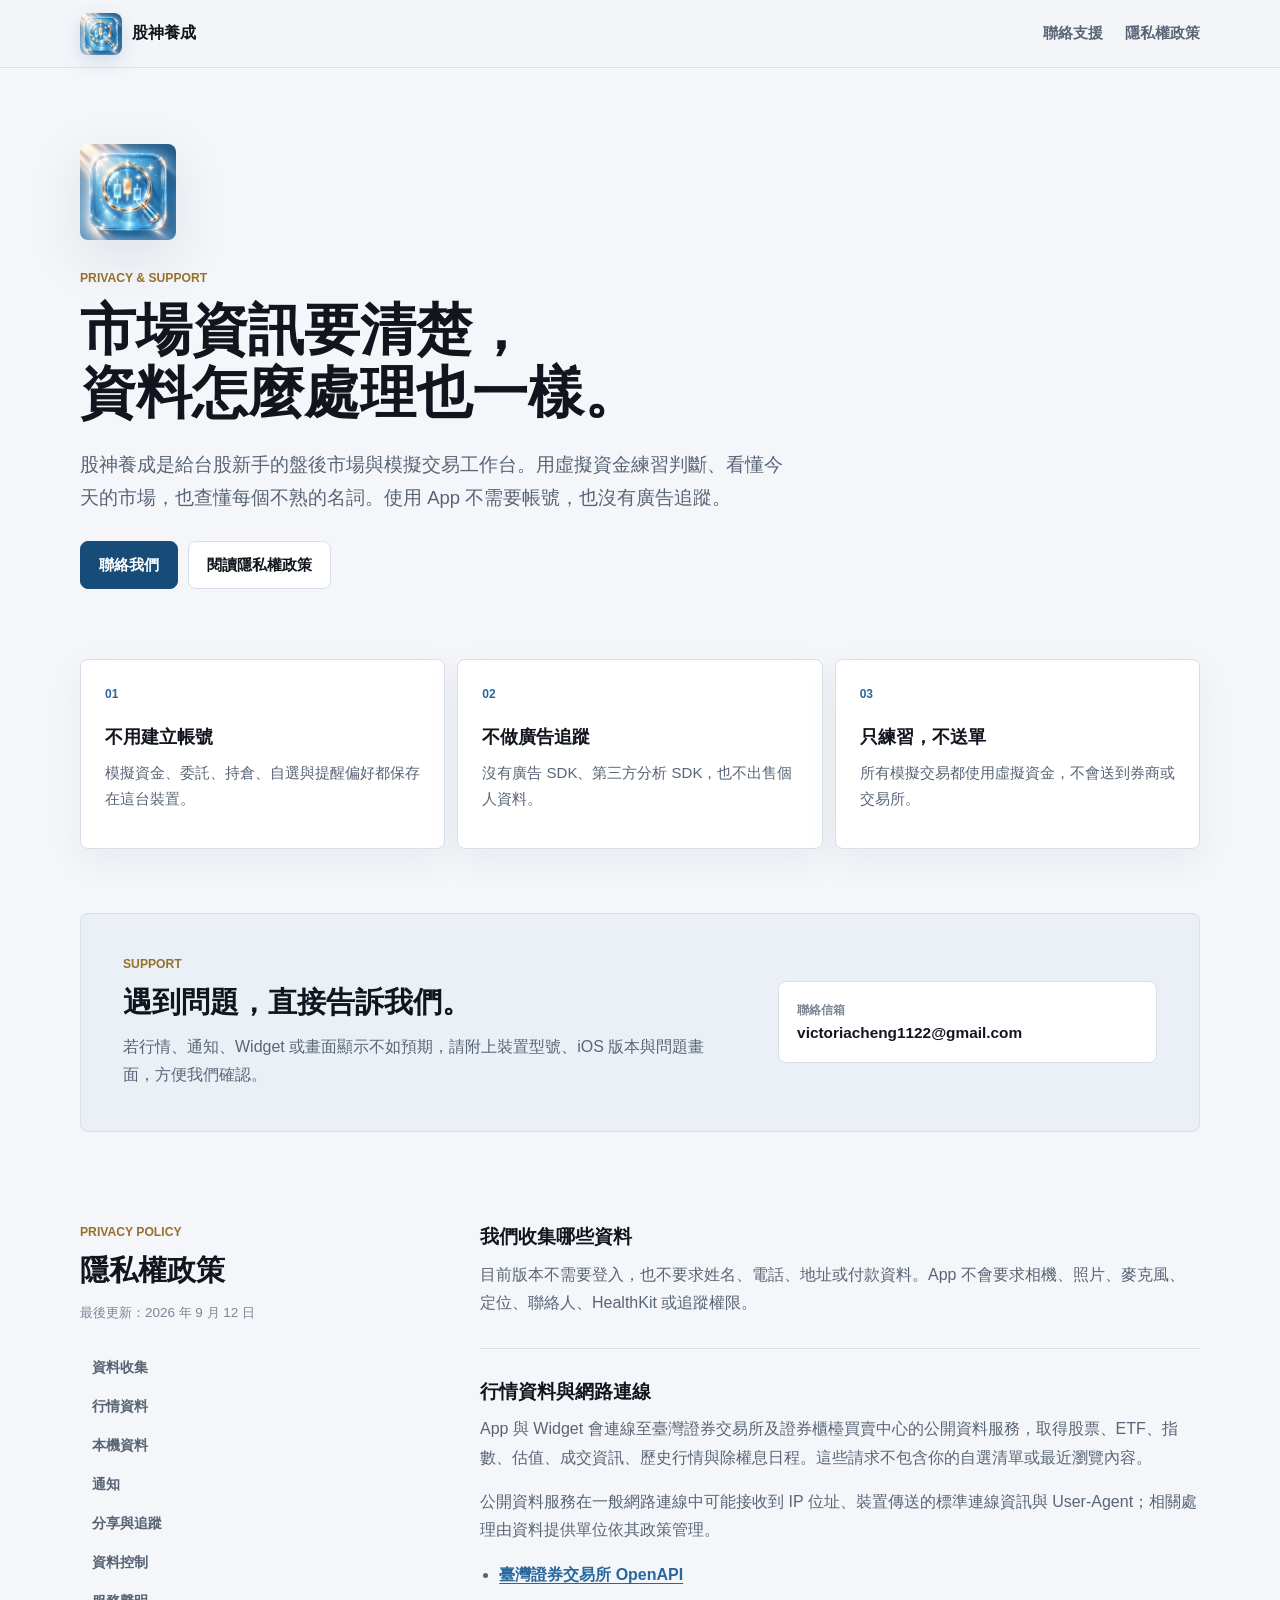
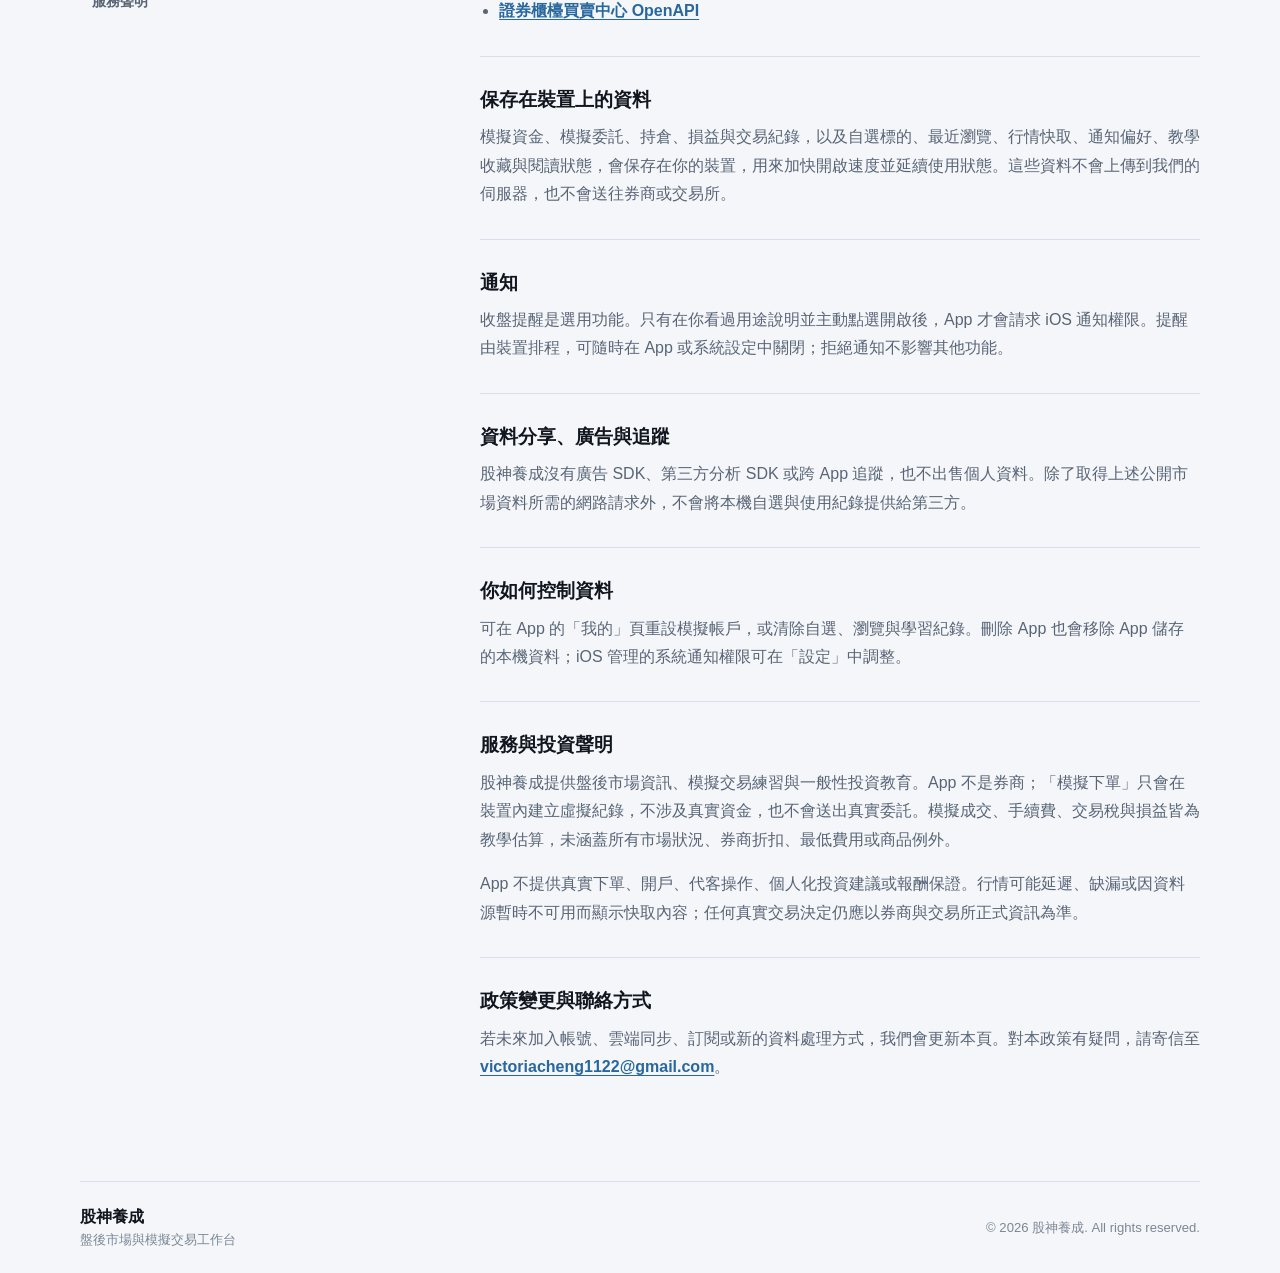
==== index.html @ 5b061758 "Rename app branding to 股神養成" ====
<!doctype html>
<html lang="zh-Hant">
<head>
  <meta charset="utf-8">
  <meta name="viewport" content="width=device-width, initial-scale=1">
  <meta name="color-scheme" content="light dark">
  <meta name="theme-color" content="#f4f6f9">
  <title>股神養成｜隱私權與支援</title>
  <meta name="description" content="股神養成 App 的隱私權政策、模擬交易與盤後行情資料說明，以及聯絡方式。">
  <link rel="icon" href="assets/app-icon.png">
  <link rel="apple-touch-icon" href="assets/app-icon.png">
  <link rel="stylesheet" href="styles.css">
</head>
<body>
  <a class="skip-link" href="#main-content">跳到主要內容</a>

  <header class="site-header">
    <a class="brand" href="#top" aria-label="回到頁首">
      <img src="assets/app-icon.png" alt="" width="44" height="44">
      <span>股神養成</span>
    </a>
    <nav aria-label="主要導覽">
      <a href="#support">聯絡支援</a>
      <a href="#privacy">隱私權政策</a>
    </nav>
  </header>

  <main id="main-content">
    <section id="top" class="intro" aria-labelledby="page-title">
      <img class="app-icon" src="assets/app-icon.png" alt="股神養成 App icon" width="1024" height="1024">
      <p class="eyebrow">PRIVACY &amp; SUPPORT</p>
      <h1 id="page-title">市場資訊要清楚，<br>資料怎麼處理也一樣。</h1>
      <p class="lede">股神養成是給台股新手的盤後市場與模擬交易工作台。用虛擬資金練習判斷、看懂今天的市場，也查懂每個不熟的名詞。使用 App 不需要帳號，也沒有廣告追蹤。</p>
      <div class="actions">
        <a class="button primary" href="mailto:victoriacheng1122@gmail.com">聯絡我們</a>
        <a class="button secondary" href="#privacy">閱讀隱私權政策</a>
      </div>
    </section>

    <section class="facts" aria-label="資料處理摘要">
      <article>
        <span class="fact-mark">01</span>
        <h2>不用建立帳號</h2>
        <p>模擬資金、委託、持倉、自選與提醒偏好都保存在這台裝置。</p>
      </article>
      <article>
        <span class="fact-mark">02</span>
        <h2>不做廣告追蹤</h2>
        <p>沒有廣告 SDK、第三方分析 SDK，也不出售個人資料。</p>
      </article>
      <article>
        <span class="fact-mark">03</span>
        <h2>只練習，不送單</h2>
        <p>所有模擬交易都使用虛擬資金，不會送到券商或交易所。</p>
      </article>
    </section>

    <section id="support" class="support-band" aria-labelledby="support-title">
      <div>
        <p class="eyebrow">SUPPORT</p>
        <h2 id="support-title">遇到問題，直接告訴我們。</h2>
        <p>若行情、通知、Widget 或畫面顯示不如預期，請附上裝置型號、iOS 版本與問題畫面，方便我們確認。</p>
      </div>
      <a class="support-email" href="mailto:victoriacheng1122@gmail.com">
        <span>聯絡信箱</span>
        <strong>victoriacheng1122@gmail.com</strong>
      </a>
    </section>

    <section id="privacy" class="policy-layout" aria-labelledby="privacy-title">
      <aside>
        <p class="eyebrow">PRIVACY POLICY</p>
        <h2 id="privacy-title">隱私權政策</h2>
        <p class="updated">最後更新：2026 年 9 月 12 日</p>
        <nav class="toc" aria-label="隱私權政策目錄">
          <a href="#collection">資料收集</a>
          <a href="#market-data">行情資料</a>
          <a href="#local-data">本機資料</a>
          <a href="#notifications">通知</a>
          <a href="#sharing">分享與追蹤</a>
          <a href="#rights">資料控制</a>
          <a href="#disclaimer">服務聲明</a>
        </nav>
      </aside>

      <article class="policy-copy">
        <section id="collection">
          <h3>我們收集哪些資料</h3>
          <p>目前版本不需要登入，也不要求姓名、電話、地址或付款資料。App 不會要求相機、照片、麥克風、定位、聯絡人、HealthKit 或追蹤權限。</p>
        </section>

        <section id="market-data">
          <h3>行情資料與網路連線</h3>
          <p>App 與 Widget 會連線至臺灣證券交易所及證券櫃檯買賣中心的公開資料服務，取得股票、ETF、指數、估值、成交資訊、歷史行情與除權息日程。這些請求不包含你的自選清單或最近瀏覽內容。</p>
          <p>公開資料服務在一般網路連線中可能接收到 IP 位址、裝置傳送的標準連線資訊與 User-Agent；相關處理由資料提供單位依其政策管理。</p>
          <ul class="source-links">
            <li><a href="https://openapi.twse.com.tw/" rel="noreferrer">臺灣證券交易所 OpenAPI</a></li>
            <li><a href="https://www.tpex.org.tw/openapi/" rel="noreferrer">證券櫃檯買賣中心 OpenAPI</a></li>
          </ul>
        </section>

        <section id="local-data">
          <h3>保存在裝置上的資料</h3>
          <p>模擬資金、模擬委託、持倉、損益與交易紀錄，以及自選標的、最近瀏覽、行情快取、通知偏好、教學收藏與閱讀狀態，會保存在你的裝置，用來加快開啟速度並延續使用狀態。這些資料不會上傳到我們的伺服器，也不會送往券商或交易所。</p>
        </section>

        <section id="notifications">
          <h3>通知</h3>
          <p>收盤提醒是選用功能。只有在你看過用途說明並主動點選開啟後，App 才會請求 iOS 通知權限。提醒由裝置排程，可隨時在 App 或系統設定中關閉；拒絕通知不影響其他功能。</p>
        </section>

        <section id="sharing">
          <h3>資料分享、廣告與追蹤</h3>
          <p>股神養成沒有廣告 SDK、第三方分析 SDK 或跨 App 追蹤，也不出售個人資料。除了取得上述公開市場資料所需的網路請求外，不會將本機自選與使用紀錄提供給第三方。</p>
        </section>

        <section id="rights">
          <h3>你如何控制資料</h3>
          <p>可在 App 的「我的」頁重設模擬帳戶，或清除自選、瀏覽與學習紀錄。刪除 App 也會移除 App 儲存的本機資料；iOS 管理的系統通知權限可在「設定」中調整。</p>
        </section>

        <section id="disclaimer">
          <h3>服務與投資聲明</h3>
          <p>股神養成提供盤後市場資訊、模擬交易練習與一般性投資教育。App 不是券商；「模擬下單」只會在裝置內建立虛擬紀錄，不涉及真實資金，也不會送出真實委託。模擬成交、手續費、交易稅與損益皆為教學估算，未涵蓋所有市場狀況、券商折扣、最低費用或商品例外。</p>
          <p>App 不提供真實下單、開戶、代客操作、個人化投資建議或報酬保證。行情可能延遲、缺漏或因資料源暫時不可用而顯示快取內容；任何真實交易決定仍應以券商與交易所正式資訊為準。</p>
        </section>

        <section>
          <h3>政策變更與聯絡方式</h3>
          <p>若未來加入帳號、雲端同步、訂閱或新的資料處理方式，我們會更新本頁。對本政策有疑問，請寄信至 <a href="mailto:victoriacheng1122@gmail.com">victoriacheng1122@gmail.com</a>。</p>
        </section>
      </article>
    </section>
  </main>

  <footer>
    <div>
      <strong>股神養成</strong>
      <span>盤後市場與模擬交易工作台</span>
    </div>
    <p>© 2026 股神養成. All rights reserved.</p>
  </footer>
</body>
</html>
---- styles.css ----
:root {
  color-scheme: light dark;
  --page: #f4f6f9;
  --surface: #ffffff;
  --surface-raised: #eaf0f6;
  --ink: #11151d;
  --muted: #596576;
  --faint: #7c8795;
  --line: #d7e0ea;
  --accent: #28689f;
  --accent-strong: #174c79;
  --gold: #96702d;
  --shadow: 0 18px 55px rgba(29, 53, 77, 0.10);
  --content: 1120px;
}

@media (prefers-color-scheme: dark) {
  :root {
    --page: #0e1117;
    --surface: #171c24;
    --surface-raised: #202936;
    --ink: #f3f6fa;
    --muted: #b3becc;
    --faint: #8995a4;
    --line: #2e3947;
    --accent: #72b1df;
    --accent-strong: #9acbef;
    --gold: #d5b36e;
    --shadow: 0 20px 58px rgba(0, 0, 0, 0.30);
  }
}

* { box-sizing: border-box; }

html {
  scroll-behavior: smooth;
  scroll-padding-top: 96px;
  -webkit-text-size-adjust: 100%;
  text-size-adjust: 100%;
}

body {
  margin: 0;
  min-height: 100vh;
  color: var(--ink);
  background: var(--page);
  font-family: -apple-system, BlinkMacSystemFont, "SF Pro Text", "PingFang TC", "Noto Sans TC", sans-serif;
  -webkit-font-smoothing: antialiased;
  text-rendering: optimizeLegibility;
}

a {
  color: var(--accent);
  font-weight: 650;
  text-decoration-thickness: 1px;
  text-underline-offset: 3px;
}

a:hover { color: var(--accent-strong); }

a:focus-visible,
button:focus-visible {
  outline: 3px solid color-mix(in srgb, var(--accent), transparent 45%);
  outline-offset: 3px;
}

.skip-link {
  position: fixed;
  top: 10px;
  left: 10px;
  z-index: 20;
  padding: 10px 14px;
  color: #fff;
  background: #11151d;
  border-radius: 8px;
  transform: translateY(-180%);
}

.skip-link:focus { transform: translateY(0); }

.site-header {
  position: sticky;
  top: 0;
  z-index: 10;
  width: 100%;
  min-height: 68px;
  display: flex;
  align-items: center;
  justify-content: space-between;
  gap: 20px;
  padding: 10px max(20px, calc((100% - var(--content)) / 2));
  border-bottom: 1px solid var(--line);
  background: color-mix(in srgb, var(--page), transparent 10%);
  backdrop-filter: blur(18px) saturate(1.2);
}

.brand {
  display: inline-flex;
  align-items: center;
  gap: 10px;
  color: var(--ink);
  font-size: 1rem;
  font-weight: 800;
  text-decoration: none;
}

.brand img {
  width: 42px;
  height: 42px;
  border-radius: 8px;
  box-shadow: 0 6px 18px rgba(40, 104, 159, 0.18);
}

.site-header nav {
  display: flex;
  align-items: center;
  gap: 22px;
}

.site-header nav a {
  color: var(--muted);
  font-size: 0.92rem;
  text-decoration: none;
}

main,
footer {
  width: min(var(--content), calc(100% - 40px));
  margin-inline: auto;
}

.intro {
  max-width: 850px;
  padding: 76px 0 70px;
}

.app-icon {
  width: 96px;
  height: 96px;
  display: block;
  margin-bottom: 30px;
  border-radius: 8px;
  box-shadow: var(--shadow);
}

.eyebrow {
  margin: 0 0 12px;
  color: var(--gold);
  font-size: 0.76rem;
  font-weight: 800;
  line-height: 1.4;
  letter-spacing: 0;
}

h1,
h2,
h3,
p { margin-top: 0; }

h1 {
  margin-bottom: 24px;
  font-size: 3.5rem;
  line-height: 1.12;
  letter-spacing: 0;
}

h2 {
  margin-bottom: 12px;
  font-size: 1.8rem;
  line-height: 1.25;
  letter-spacing: 0;
}

h3 {
  margin-bottom: 10px;
  font-size: 1.16rem;
  line-height: 1.42;
  letter-spacing: 0;
}

p,
li {
  color: var(--muted);
  font-size: 1rem;
  line-height: 1.78;
}

.lede {
  max-width: 720px;
  margin-bottom: 26px;
  font-size: 1.16rem;
}

.actions {
  display: flex;
  flex-wrap: wrap;
  gap: 10px;
}

.button {
  min-height: 48px;
  display: inline-flex;
  align-items: center;
  justify-content: center;
  padding: 12px 18px;
  border: 1px solid var(--line);
  border-radius: 8px;
  font-size: 0.96rem;
  line-height: 1.25;
  text-decoration: none;
  transition: transform 150ms ease-out, background-color 150ms ease-out, border-color 150ms ease-out;
}

.button:hover {
  text-decoration: none;
  transform: translateY(-1px);
}

.button:active { transform: scale(0.98); }

.button.primary {
  color: #fff;
  border-color: var(--accent-strong);
  background: var(--accent-strong);
}

.button.secondary {
  color: var(--ink);
  background: var(--surface);
}

.facts {
  display: grid;
  grid-template-columns: repeat(3, minmax(0, 1fr));
  gap: 12px;
  padding-bottom: 64px;
}

.facts article {
  min-height: 190px;
  padding: 24px;
  border: 1px solid var(--line);
  border-radius: 8px;
  background: var(--surface);
  box-shadow: 0 12px 36px rgba(29, 53, 77, 0.06);
}

.facts h2 {
  margin-top: 24px;
  font-size: 1.14rem;
}

.facts p {
  margin-bottom: 0;
  font-size: 0.94rem;
  line-height: 1.68;
}

.fact-mark {
  color: var(--accent);
  font-size: 0.75rem;
  font-weight: 800;
  font-variant-numeric: tabular-nums;
}

.support-band {
  display: grid;
  grid-template-columns: minmax(0, 1fr) minmax(310px, 0.62fr);
  gap: 44px;
  align-items: center;
  padding: 42px;
  border: 1px solid var(--line);
  border-radius: 8px;
  background: var(--surface-raised);
}

.support-band p:last-child { margin-bottom: 0; }

.support-email {
  display: grid;
  gap: 5px;
  min-height: 82px;
  align-content: center;
  padding: 16px 18px;
  border: 1px solid var(--line);
  border-radius: 8px;
  color: var(--ink);
  background: var(--surface);
  text-decoration: none;
  overflow-wrap: anywhere;
}

.support-email span {
  color: var(--faint);
  font-size: 0.78rem;
}

.support-email strong { font-size: 0.96rem; }

.policy-layout {
  display: grid;
  grid-template-columns: 260px minmax(0, 720px);
  justify-content: space-between;
  gap: 72px;
  padding: 92px 0 70px;
}

.policy-layout aside {
  position: sticky;
  top: 104px;
  align-self: start;
}

.updated {
  color: var(--faint);
  font-size: 0.84rem;
}

.toc {
  display: grid;
  gap: 2px;
  margin-top: 24px;
}

.toc a {
  padding: 9px 10px;
  border-left: 2px solid transparent;
  color: var(--muted);
  font-size: 0.9rem;
  text-decoration: none;
}

.toc a:hover {
  border-left-color: var(--accent);
  color: var(--ink);
  background: var(--surface-raised);
}

.policy-copy > section {
  padding: 0 0 30px;
  margin-bottom: 30px;
  border-bottom: 1px solid var(--line);
}

.policy-copy > section:last-child {
  margin-bottom: 0;
  border-bottom: 0;
}

.policy-copy p:last-child { margin-bottom: 0; }

.source-links {
  display: grid;
  gap: 8px;
  padding-left: 1.2rem;
  margin: 16px 0 0;
}

footer {
  min-height: 92px;
  display: flex;
  align-items: center;
  justify-content: space-between;
  gap: 20px;
  padding: 22px 0;
  border-top: 1px solid var(--line);
}

footer div {
  display: grid;
  gap: 3px;
}

footer span,
footer p {
  margin: 0;
  color: var(--faint);
  font-size: 0.82rem;
}

@media (max-width: 820px) {
  .site-header { padding-inline: 16px; }
  .site-header nav { gap: 14px; }

  main,
  footer {
    width: min(100% - 32px, 680px);
  }

  .intro { padding: 52px 0 48px; }
  h1 { font-size: 2.5rem; }

  .facts {
    grid-template-columns: 1fr;
    padding-bottom: 48px;
  }

  .facts article { min-height: auto; }

  .support-band {
    grid-template-columns: 1fr;
    gap: 24px;
    padding: 28px;
  }

  .policy-layout {
    grid-template-columns: 1fr;
    gap: 38px;
    padding-top: 64px;
  }

  .policy-layout aside { position: static; }
  .toc { grid-template-columns: repeat(2, minmax(0, 1fr)); }
}

@media (max-width: 520px) {
  .site-header { min-height: 62px; }

  .brand img {
    width: 38px;
    height: 38px;
  }

  .site-header nav a:first-child { display: none; }

  .app-icon {
    width: 80px;
    height: 80px;
    margin-bottom: 24px;
  }

  .intro { padding-top: 40px; }

  h1 {
    font-size: 2.12rem;
    line-height: 1.16;
  }

  h2 { font-size: 1.52rem; }
  .lede { font-size: 1.04rem; }
  .actions { flex-direction: column; }
  .button { width: 100%; }

  .facts article,
  .support-band { padding: 22px; }

  .support-band { margin-inline: -2px; }
  .toc { grid-template-columns: 1fr; }

  footer {
    align-items: flex-start;
    flex-direction: column;
  }
}

@media (prefers-reduced-motion: reduce) {
  html { scroll-behavior: auto; }

  *,
  *::before,
  *::after {
    transition-duration: 0.01ms !important;
  }
}
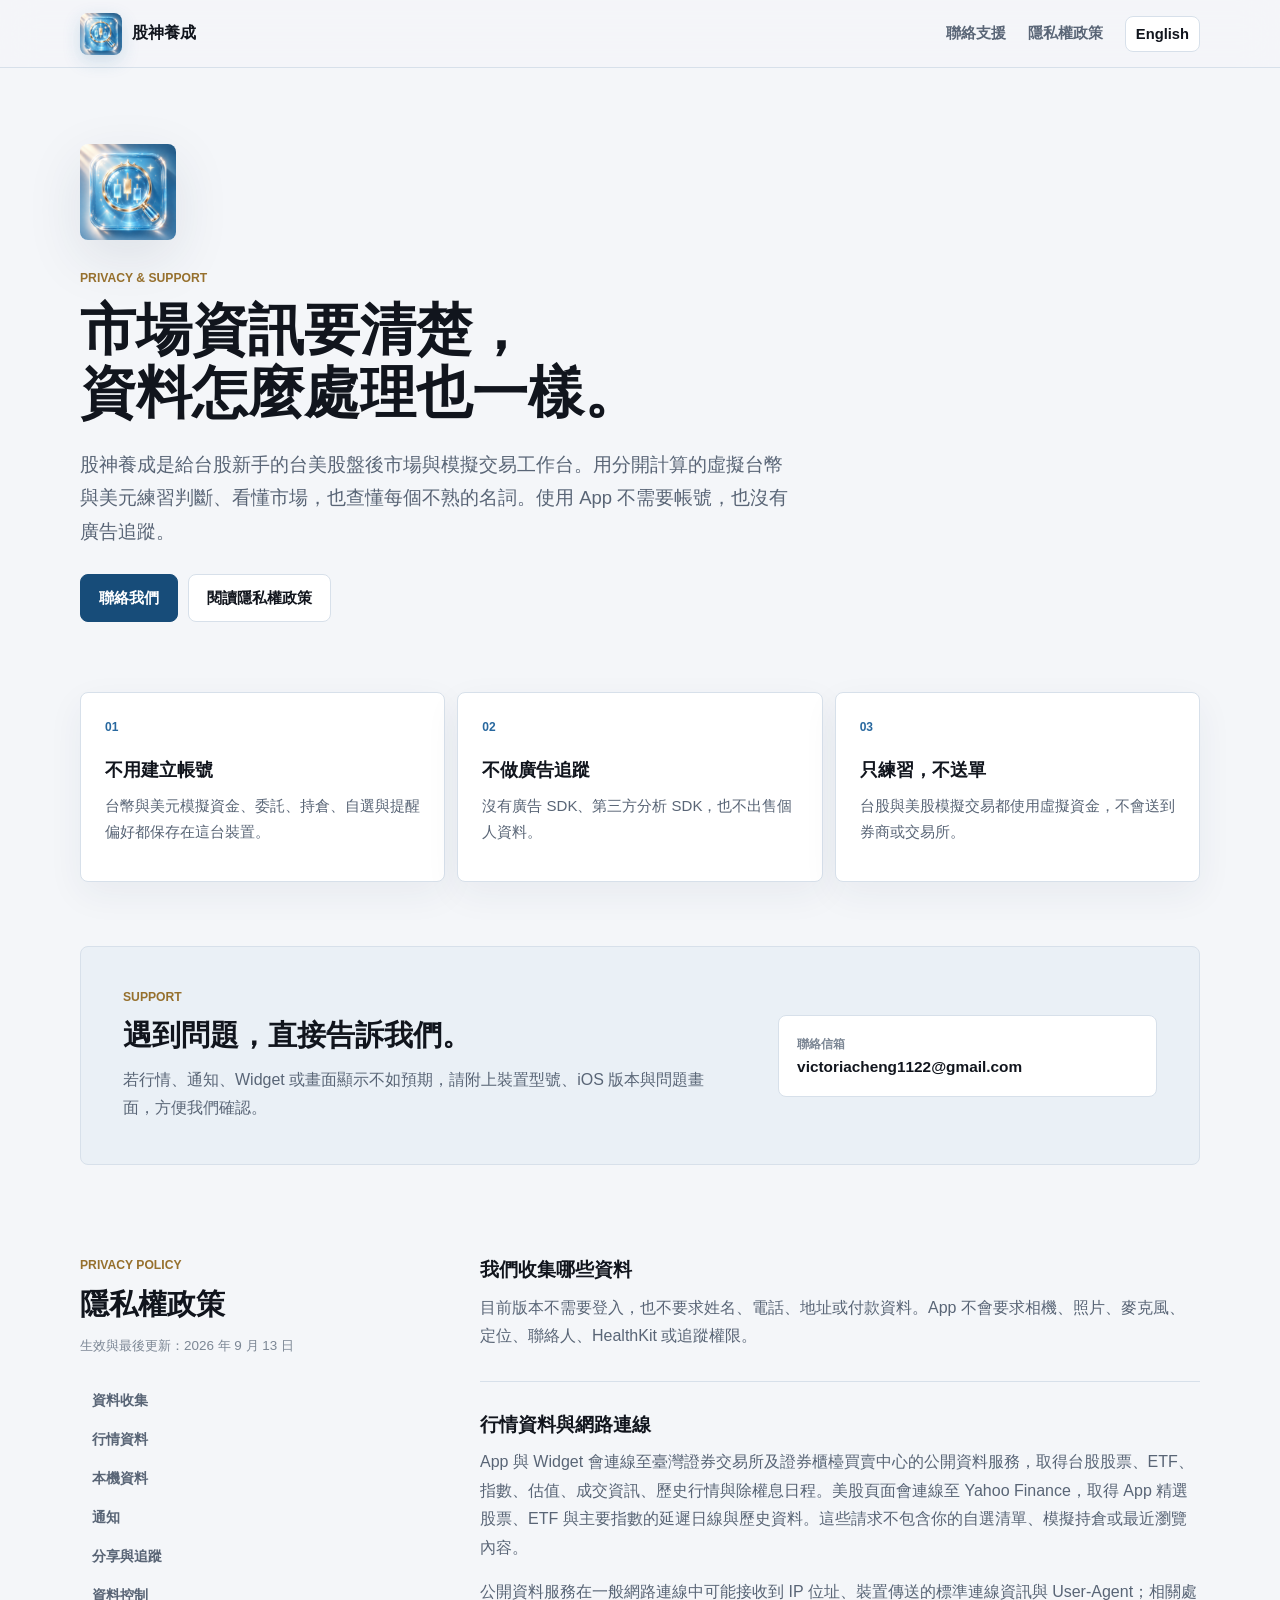
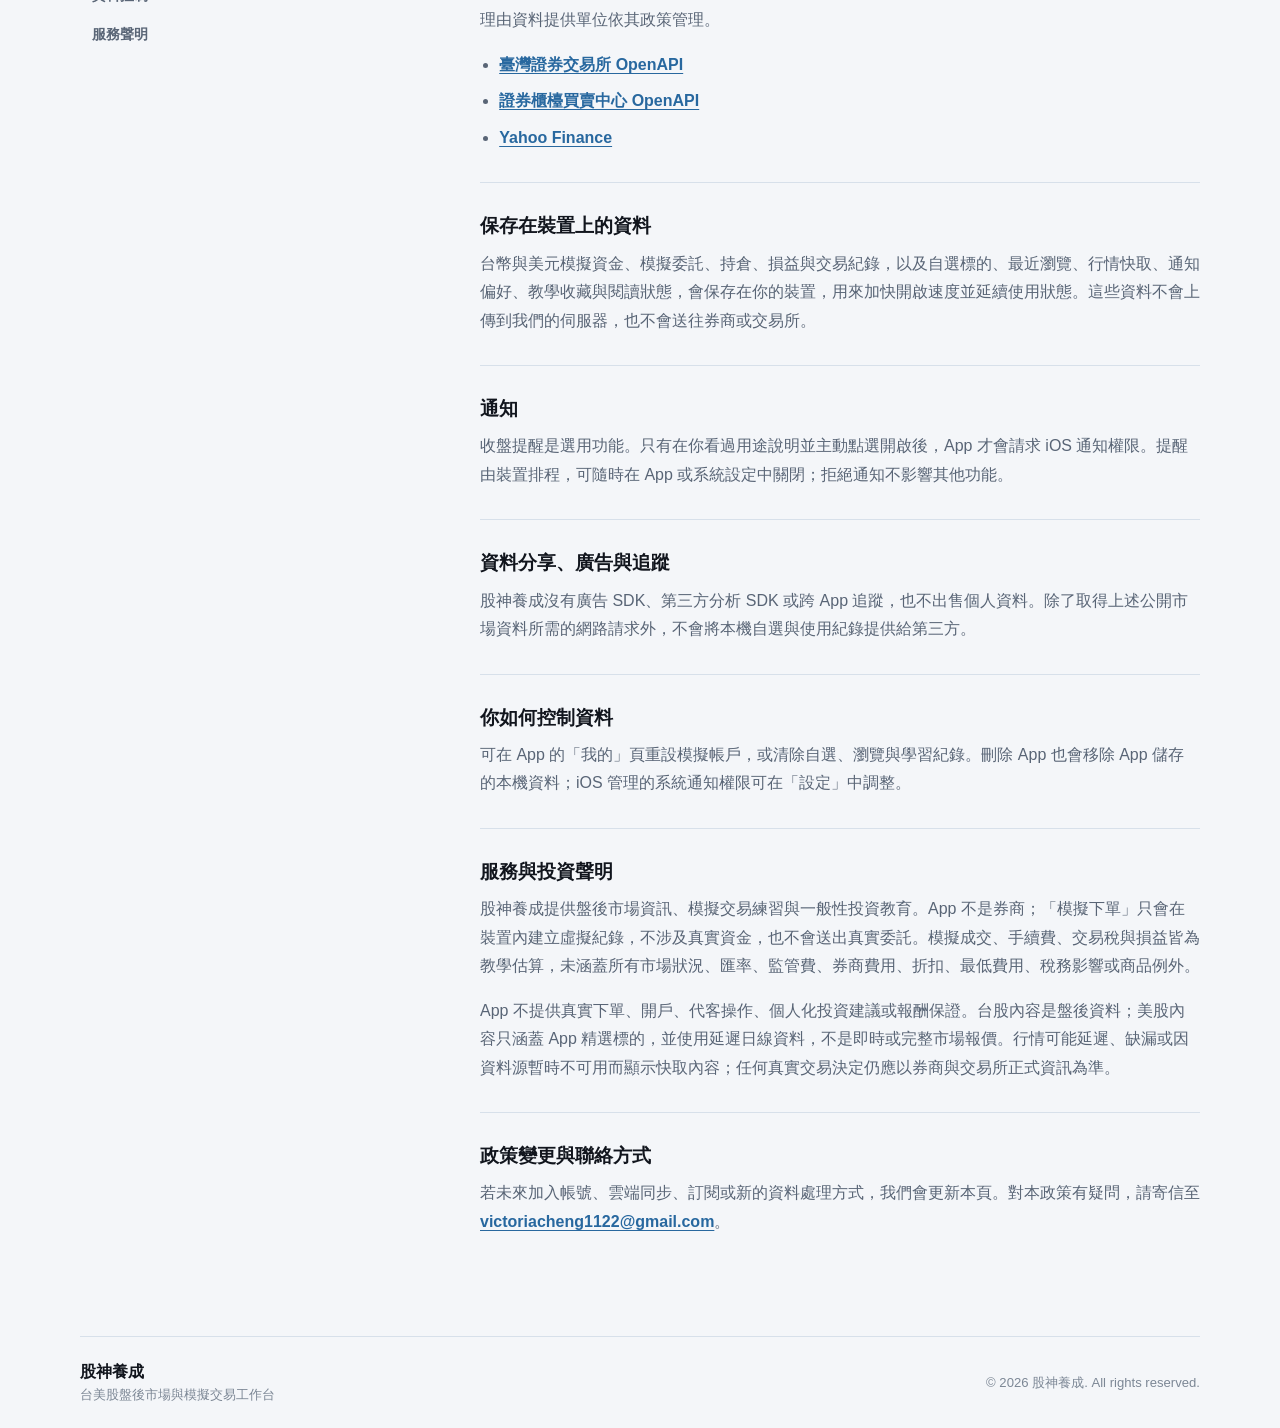
==== commit ae29fe51: "Add bilingual privacy and US market disclosures" ====
--- a/index.html
+++ b/index.html
@@ -7,6 +7,8 @@
   <meta name="theme-color" content="#f4f6f9">
   <title>股神養成｜隱私權與支援</title>
   <meta name="description" content="股神養成 App 的隱私權政策、模擬交易與盤後行情資料說明，以及聯絡方式。">
+  <link rel="alternate" hreflang="en" href="en/">
+  <link rel="alternate" hreflang="zh-Hant" href="./">
   <link rel="icon" href="assets/app-icon.png">
   <link rel="apple-touch-icon" href="assets/app-icon.png">
   <link rel="stylesheet" href="styles.css">
@@ -22,6 +24,7 @@
     <nav aria-label="主要導覽">
       <a href="#support">聯絡支援</a>
       <a href="#privacy">隱私權政策</a>
+      <a class="language-link" href="en/" lang="en">English</a>
     </nav>
   </header>
 
@@ -30,7 +33,7 @@
       <img class="app-icon" src="assets/app-icon.png" alt="股神養成 App icon" width="1024" height="1024">
       <p class="eyebrow">PRIVACY &amp; SUPPORT</p>
       <h1 id="page-title">市場資訊要清楚，<br>資料怎麼處理也一樣。</h1>
-      <p class="lede">股神養成是給台股新手的盤後市場與模擬交易工作台。用虛擬資金練習判斷、看懂今天的市場，也查懂每個不熟的名詞。使用 App 不需要帳號，也沒有廣告追蹤。</p>
+      <p class="lede">股神養成是給台股新手的台美股盤後市場與模擬交易工作台。用分開計算的虛擬台幣與美元練習判斷、看懂市場，也查懂每個不熟的名詞。使用 App 不需要帳號，也沒有廣告追蹤。</p>
       <div class="actions">
         <a class="button primary" href="mailto:victoriacheng1122@gmail.com">聯絡我們</a>
         <a class="button secondary" href="#privacy">閱讀隱私權政策</a>
@@ -41,7 +44,7 @@
       <article>
         <span class="fact-mark">01</span>
         <h2>不用建立帳號</h2>
-        <p>模擬資金、委託、持倉、自選與提醒偏好都保存在這台裝置。</p>
+        <p>台幣與美元模擬資金、委託、持倉、自選與提醒偏好都保存在這台裝置。</p>
       </article>
       <article>
         <span class="fact-mark">02</span>
@@ -51,7 +54,7 @@
       <article>
         <span class="fact-mark">03</span>
         <h2>只練習，不送單</h2>
-        <p>所有模擬交易都使用虛擬資金，不會送到券商或交易所。</p>
+        <p>台股與美股模擬交易都使用虛擬資金，不會送到券商或交易所。</p>
       </article>
     </section>
 
@@ -71,7 +74,7 @@
       <aside>
         <p class="eyebrow">PRIVACY POLICY</p>
         <h2 id="privacy-title">隱私權政策</h2>
-        <p class="updated">最後更新：2026 年 9 月 12 日</p>
+        <p class="updated">生效與最後更新：2026 年 9 月 13 日</p>
         <nav class="toc" aria-label="隱私權政策目錄">
           <a href="#collection">資料收集</a>
           <a href="#market-data">行情資料</a>
@@ -91,17 +94,18 @@
 
         <section id="market-data">
           <h3>行情資料與網路連線</h3>
-          <p>App 與 Widget 會連線至臺灣證券交易所及證券櫃檯買賣中心的公開資料服務，取得股票、ETF、指數、估值、成交資訊、歷史行情與除權息日程。這些請求不包含你的自選清單或最近瀏覽內容。</p>
+          <p>App 與 Widget 會連線至臺灣證券交易所及證券櫃檯買賣中心的公開資料服務，取得台股股票、ETF、指數、估值、成交資訊、歷史行情與除權息日程。美股頁面會連線至 Yahoo Finance，取得 App 精選股票、ETF 與主要指數的延遲日線與歷史資料。這些請求不包含你的自選清單、模擬持倉或最近瀏覽內容。</p>
           <p>公開資料服務在一般網路連線中可能接收到 IP 位址、裝置傳送的標準連線資訊與 User-Agent；相關處理由資料提供單位依其政策管理。</p>
           <ul class="source-links">
             <li><a href="https://openapi.twse.com.tw/" rel="noreferrer">臺灣證券交易所 OpenAPI</a></li>
             <li><a href="https://www.tpex.org.tw/openapi/" rel="noreferrer">證券櫃檯買賣中心 OpenAPI</a></li>
+            <li><a href="https://finance.yahoo.com/" rel="noreferrer">Yahoo Finance</a></li>
           </ul>
         </section>
 
         <section id="local-data">
           <h3>保存在裝置上的資料</h3>
-          <p>模擬資金、模擬委託、持倉、損益與交易紀錄，以及自選標的、最近瀏覽、行情快取、通知偏好、教學收藏與閱讀狀態，會保存在你的裝置，用來加快開啟速度並延續使用狀態。這些資料不會上傳到我們的伺服器，也不會送往券商或交易所。</p>
+          <p>台幣與美元模擬資金、模擬委託、持倉、損益與交易紀錄，以及自選標的、最近瀏覽、行情快取、通知偏好、教學收藏與閱讀狀態，會保存在你的裝置，用來加快開啟速度並延續使用狀態。這些資料不會上傳到我們的伺服器，也不會送往券商或交易所。</p>
         </section>
 
         <section id="notifications">
@@ -121,8 +125,8 @@
 
         <section id="disclaimer">
           <h3>服務與投資聲明</h3>
-          <p>股神養成提供盤後市場資訊、模擬交易練習與一般性投資教育。App 不是券商；「模擬下單」只會在裝置內建立虛擬紀錄，不涉及真實資金，也不會送出真實委託。模擬成交、手續費、交易稅與損益皆為教學估算，未涵蓋所有市場狀況、券商折扣、最低費用或商品例外。</p>
-          <p>App 不提供真實下單、開戶、代客操作、個人化投資建議或報酬保證。行情可能延遲、缺漏或因資料源暫時不可用而顯示快取內容；任何真實交易決定仍應以券商與交易所正式資訊為準。</p>
+          <p>股神養成提供盤後市場資訊、模擬交易練習與一般性投資教育。App 不是券商；「模擬下單」只會在裝置內建立虛擬紀錄，不涉及真實資金，也不會送出真實委託。模擬成交、手續費、交易稅與損益皆為教學估算，未涵蓋所有市場狀況、匯率、監管費、券商費用、折扣、最低費用、稅務影響或商品例外。</p>
+          <p>App 不提供真實下單、開戶、代客操作、個人化投資建議或報酬保證。台股內容是盤後資料；美股內容只涵蓋 App 精選標的，並使用延遲日線資料，不是即時或完整市場報價。行情可能延遲、缺漏或因資料源暫時不可用而顯示快取內容；任何真實交易決定仍應以券商與交易所正式資訊為準。</p>
         </section>
 
         <section>
@@ -136,7 +140,7 @@
   <footer>
     <div>
       <strong>股神養成</strong>
-      <span>盤後市場與模擬交易工作台</span>
+      <span>台美股盤後市場與模擬交易工作台</span>
     </div>
     <p>© 2026 股神養成. All rights reserved.</p>
   </footer>
--- a/styles.css
+++ b/styles.css
@@ -123,6 +123,17 @@
   text-decoration: none;
 }
 
+.site-header nav .language-link {
+  min-height: 36px;
+  display: inline-flex;
+  align-items: center;
+  padding: 0 10px;
+  border: 1px solid var(--line);
+  border-radius: 8px;
+  color: var(--ink);
+  background: var(--surface);
+}
+
 main,
 footer {
   width: min(var(--content), calc(100% - 40px));
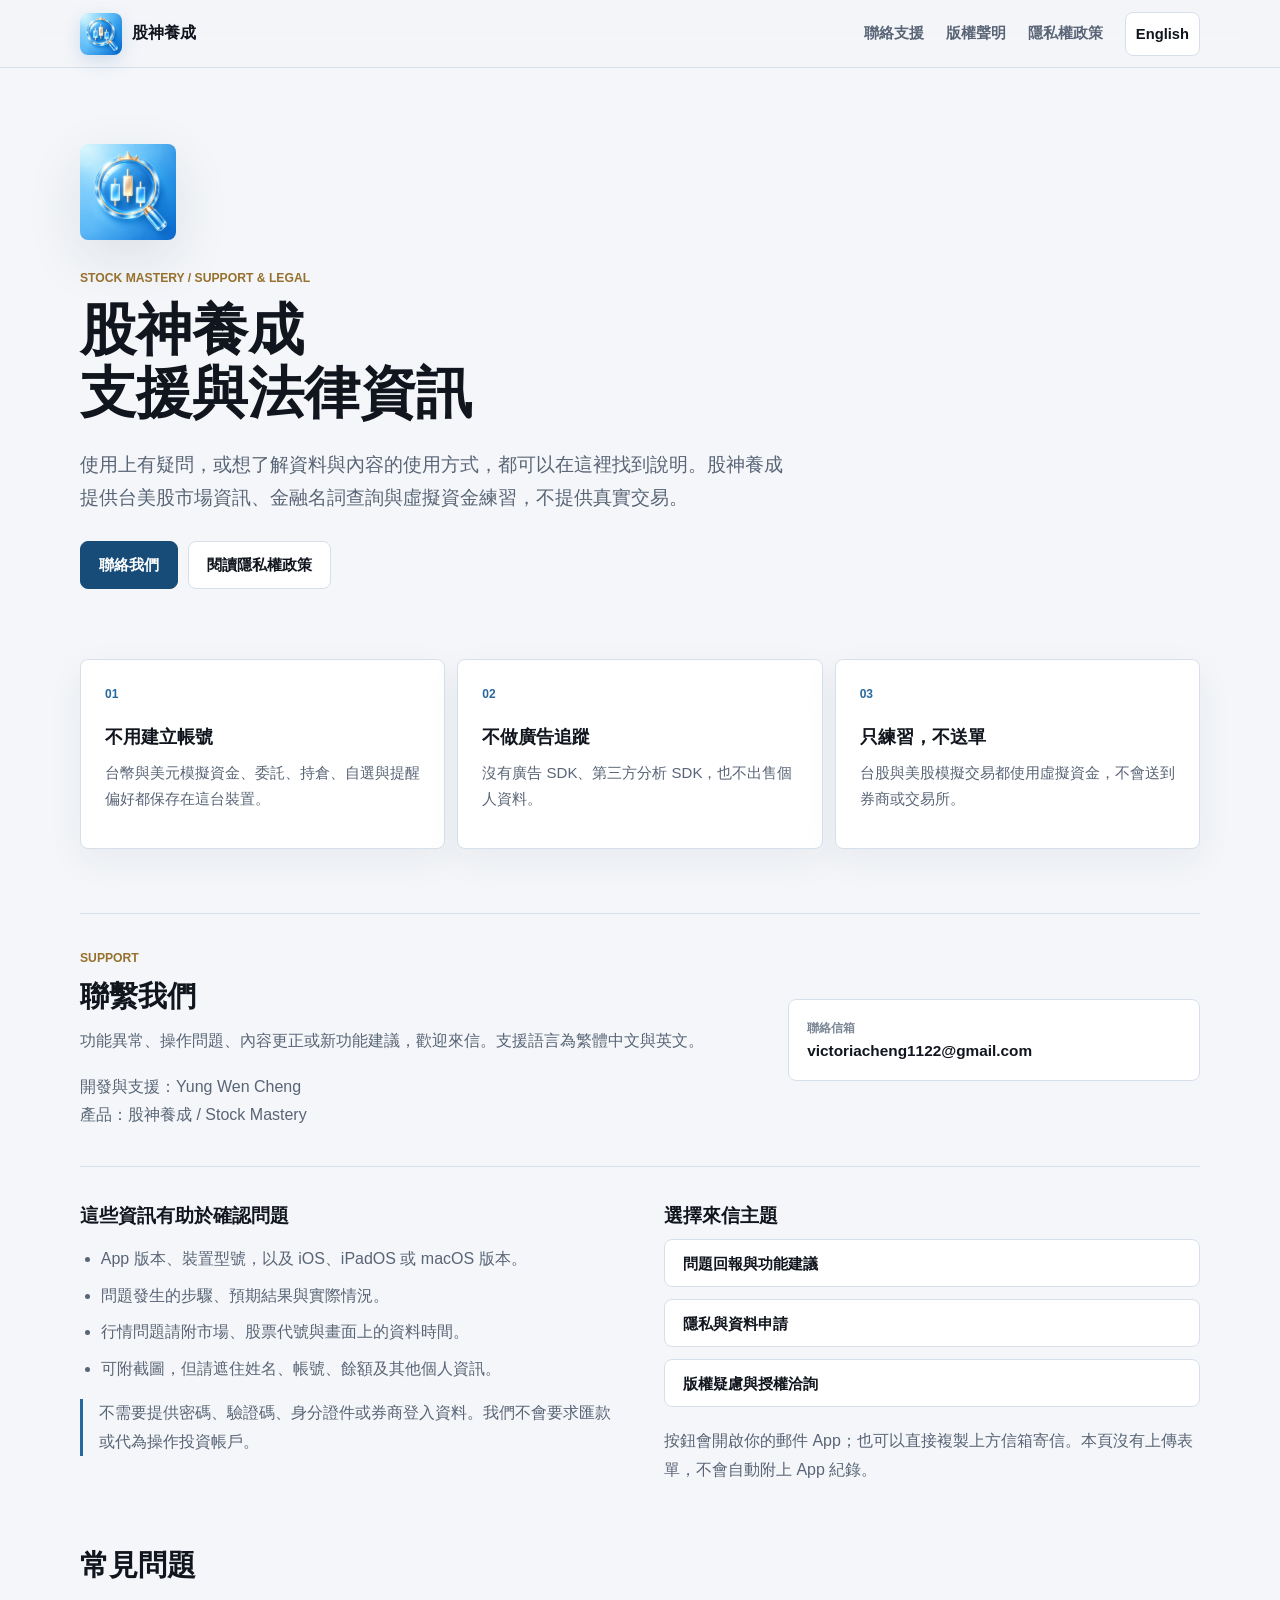
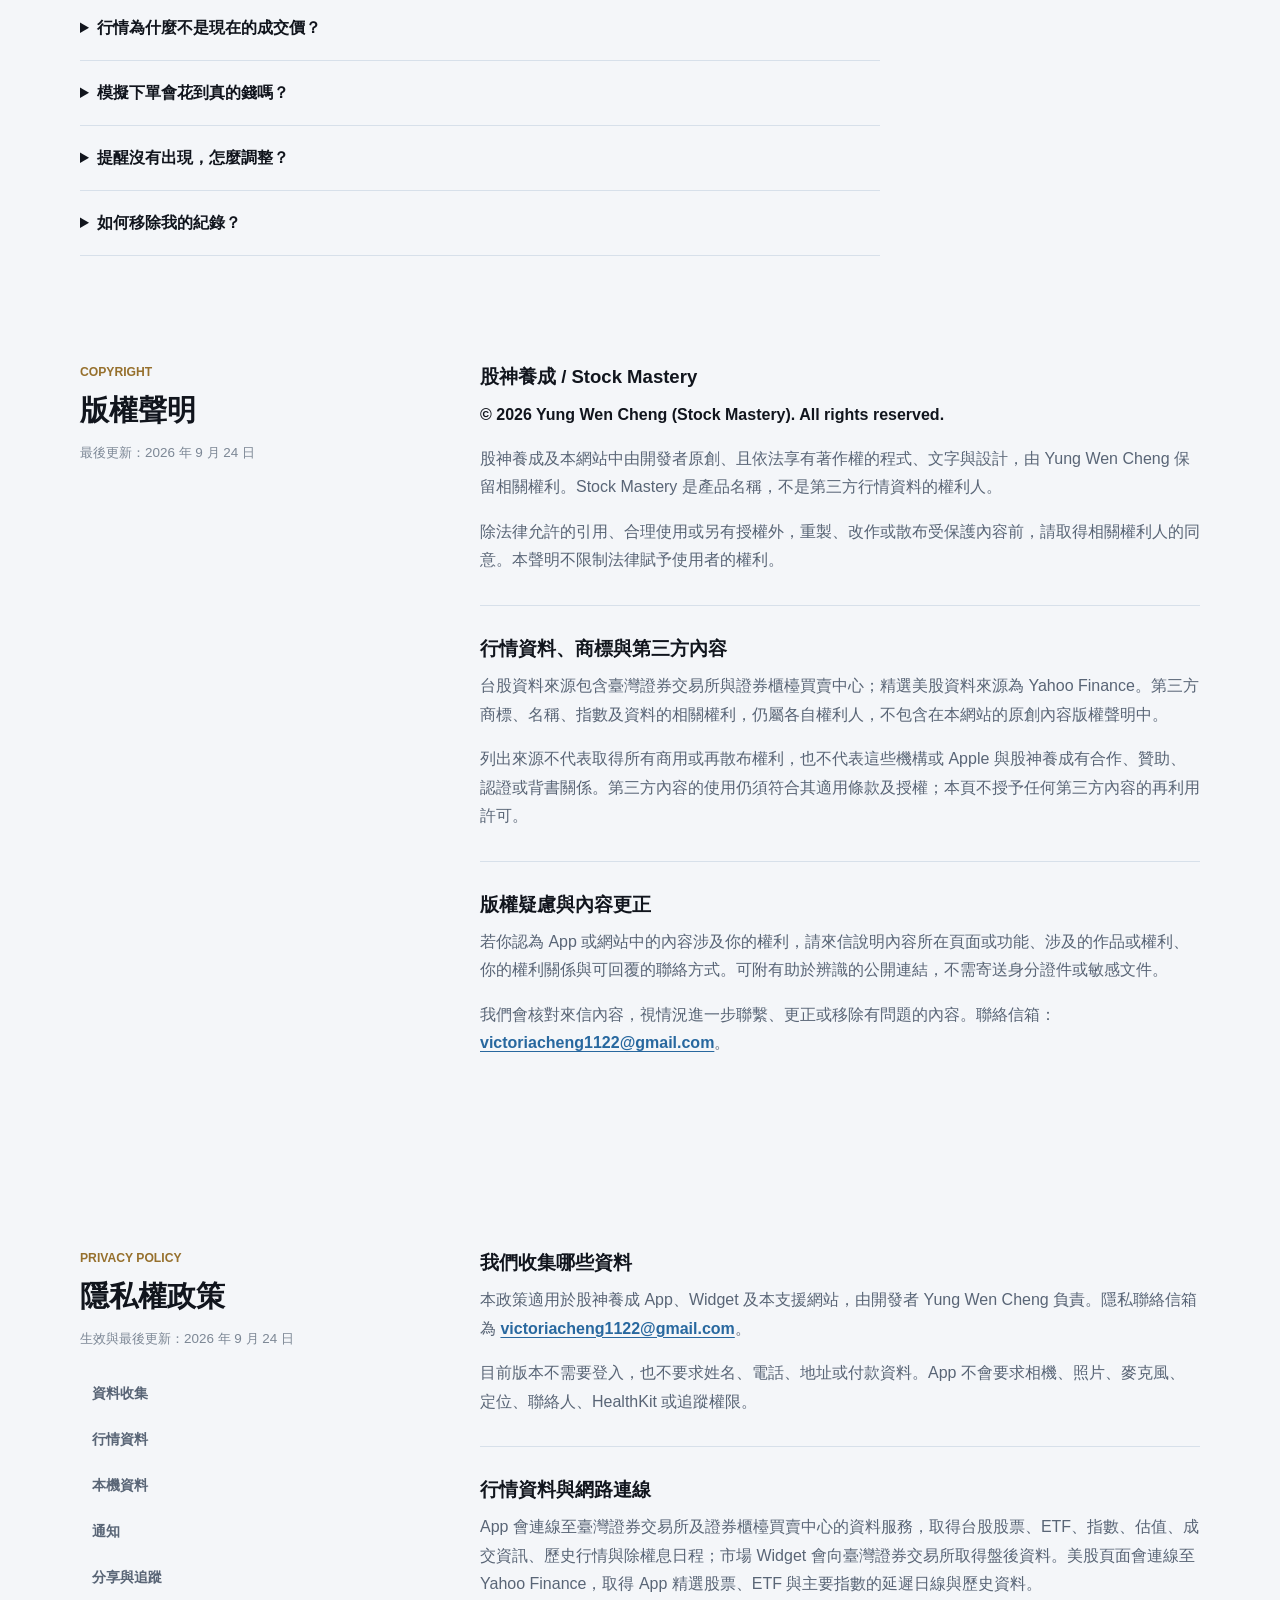
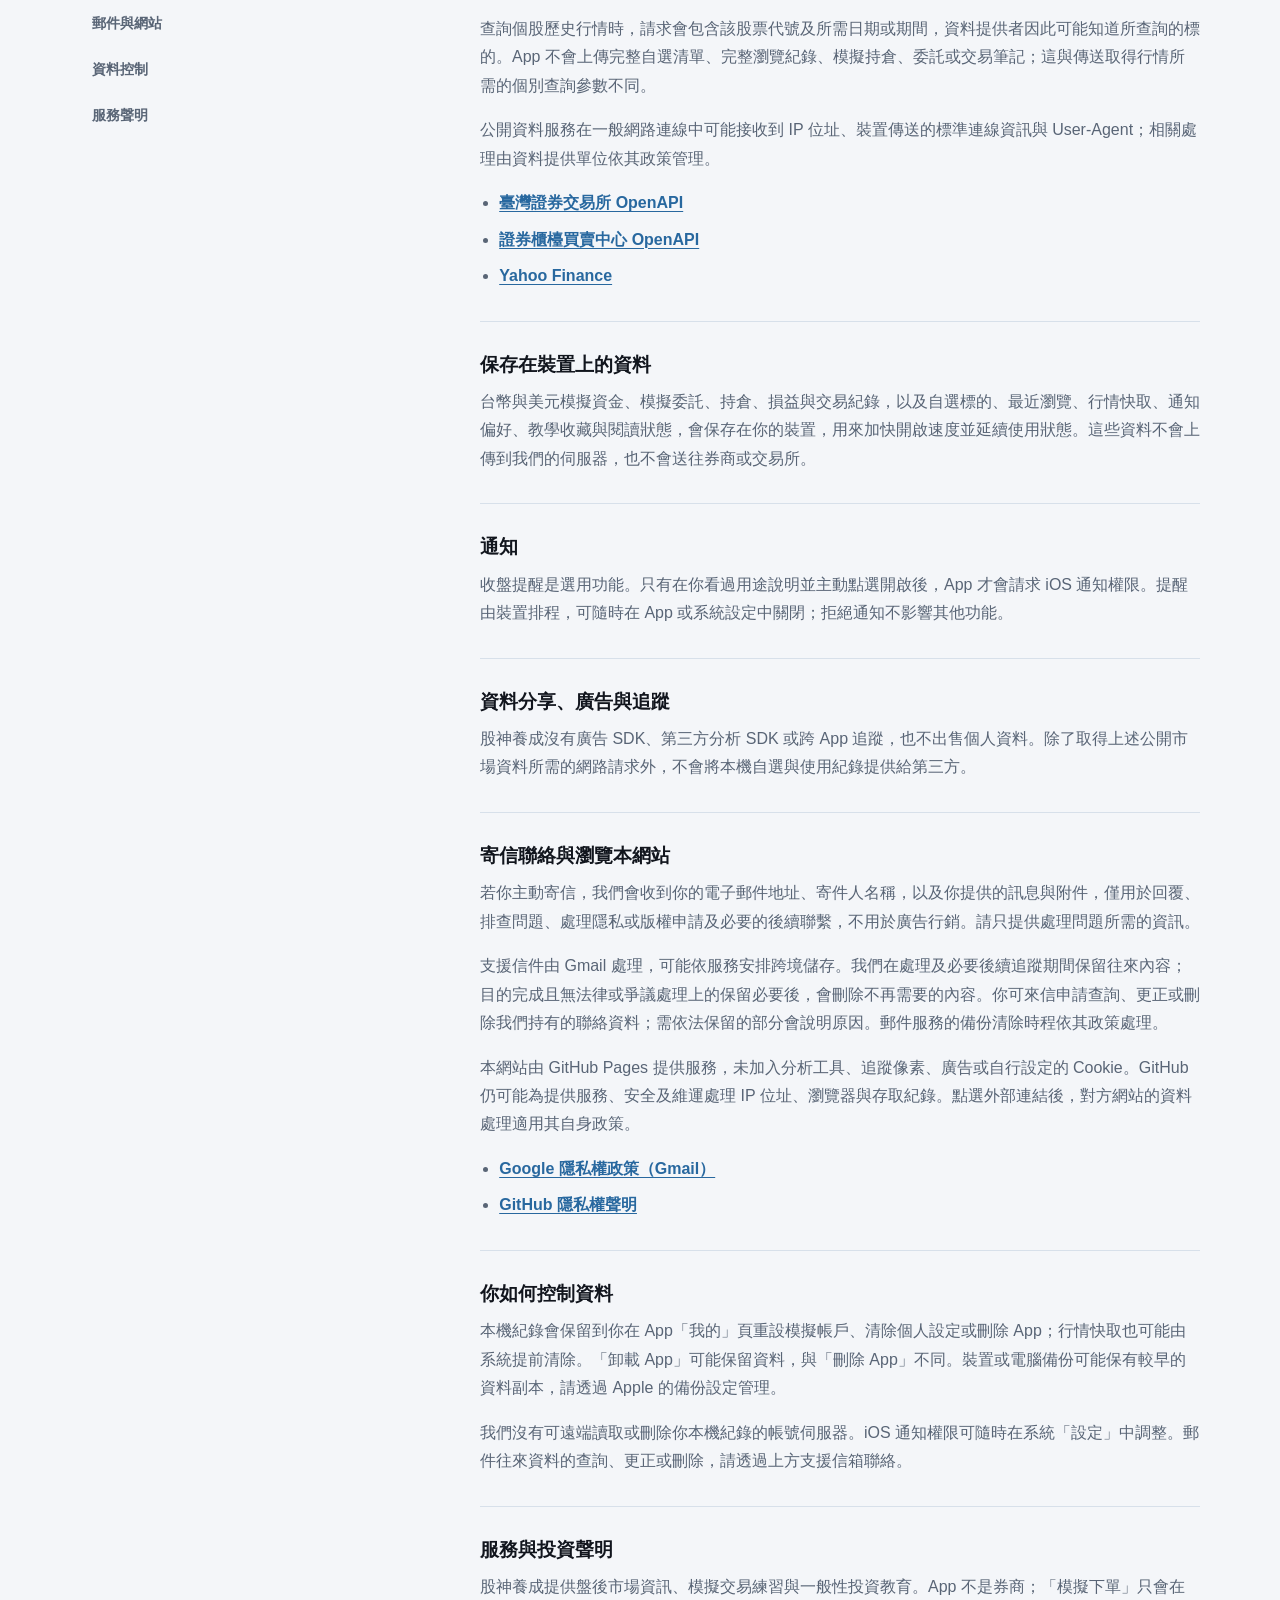
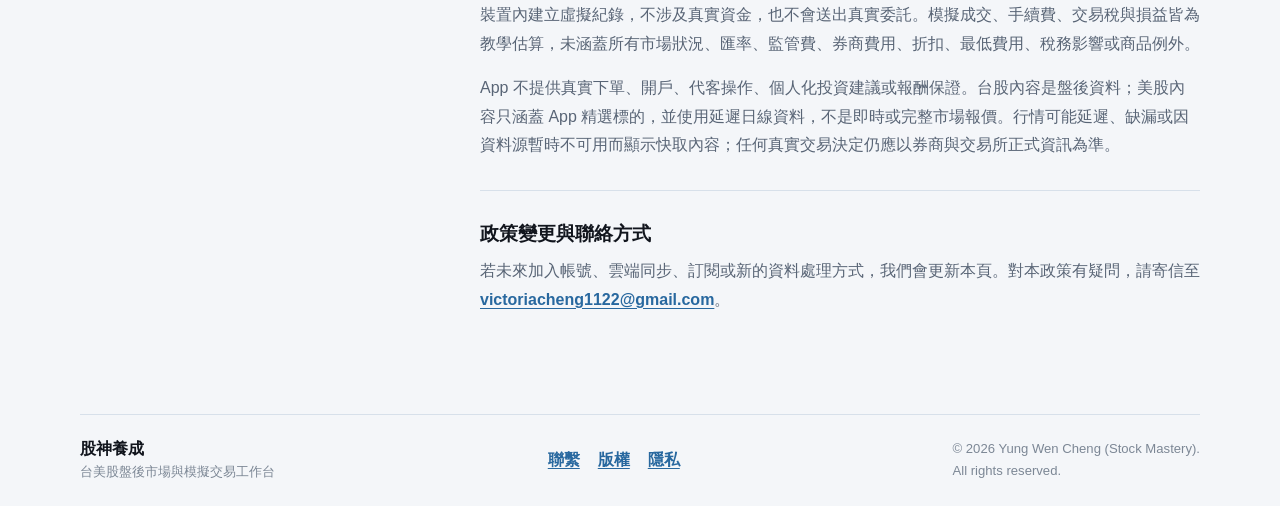
==== commit 19247d18: "Clarify bilingual copyright, support, and privacy disclosures" ====
--- a/index.html
+++ b/index.html
@@ -5,8 +5,9 @@
   <meta name="viewport" content="width=device-width, initial-scale=1">
   <meta name="color-scheme" content="light dark">
   <meta name="theme-color" content="#f4f6f9">
-  <title>股神養成｜隱私權與支援</title>
-  <meta name="description" content="股神養成 App 的隱私權政策、模擬交易與盤後行情資料說明，以及聯絡方式。">
+  <title>股神養成｜聯繫支援、版權與隱私權</title>
+  <meta name="description" content="股神養成 Stock Mastery 的官方支援信箱、版權聲明、資料來源與隱私權政策。">
+  <meta name="referrer" content="no-referrer">
   <link rel="alternate" hreflang="en" href="en/">
   <link rel="alternate" hreflang="zh-Hant" href="./">
   <link rel="icon" href="assets/app-icon.png">
@@ -23,6 +24,7 @@
     </a>
     <nav aria-label="主要導覽">
       <a href="#support">聯絡支援</a>
+      <a href="#copyright">版權聲明</a>
       <a href="#privacy">隱私權政策</a>
       <a class="language-link" href="en/" lang="en">English</a>
     </nav>
@@ -31,11 +33,11 @@
   <main id="main-content">
     <section id="top" class="intro" aria-labelledby="page-title">
       <img class="app-icon" src="assets/app-icon.png" alt="股神養成 App icon" width="1024" height="1024">
-      <p class="eyebrow">PRIVACY &amp; SUPPORT</p>
-      <h1 id="page-title">市場資訊要清楚，<br>資料怎麼處理也一樣。</h1>
-      <p class="lede">股神養成是給台股新手的台美股盤後市場與模擬交易工作台。用分開計算的虛擬台幣與美元練習判斷、看懂市場，也查懂每個不熟的名詞。使用 App 不需要帳號，也沒有廣告追蹤。</p>
+      <p class="eyebrow">STOCK MASTERY / SUPPORT &amp; LEGAL</p>
+      <h1 id="page-title">股神養成<br>支援與法律資訊</h1>
+      <p class="lede">使用上有疑問，或想了解資料與內容的使用方式，都可以在這裡找到說明。股神養成提供台美股市場資訊、金融名詞查詢與虛擬資金練習，不提供真實交易。</p>
       <div class="actions">
-        <a class="button primary" href="mailto:victoriacheng1122@gmail.com">聯絡我們</a>
+        <a class="button primary" href="#support">聯絡我們</a>
         <a class="button secondary" href="#privacy">閱讀隱私權政策</a>
       </div>
     </section>
@@ -61,8 +63,9 @@
     <section id="support" class="support-band" aria-labelledby="support-title">
       <div>
         <p class="eyebrow">SUPPORT</p>
-        <h2 id="support-title">遇到問題，直接告訴我們。</h2>
-        <p>若行情、通知、Widget 或畫面顯示不如預期，請附上裝置型號、iOS 版本與問題畫面，方便我們確認。</p>
+        <h2 id="support-title">聯繫我們</h2>
+        <p>功能異常、操作問題、內容更正或新功能建議，歡迎來信。支援語言為繁體中文與英文。</p>
+        <p class="operator">開發與支援：Yung Wen Cheng<br>產品：股神養成 / Stock Mastery</p>
       </div>
       <a class="support-email" href="mailto:victoriacheng1122@gmail.com">
         <span>聯絡信箱</span>
@@ -70,17 +73,86 @@
       </a>
     </section>
 
+    <section class="support-details" aria-label="聯繫與問題回報">
+      <div>
+        <h3>這些資訊有助於確認問題</h3>
+        <ul>
+          <li>App 版本、裝置型號，以及 iOS、iPadOS 或 macOS 版本。</li>
+          <li>問題發生的步驟、預期結果與實際情況。</li>
+          <li>行情問題請附市場、股票代號與畫面上的資料時間。</li>
+          <li>可附截圖，但請遮住姓名、帳號、餘額及其他個人資訊。</li>
+        </ul>
+        <p class="support-note">不需要提供密碼、驗證碼、身分證件或券商登入資料。我們不會要求匯款或代為操作投資帳戶。</p>
+      </div>
+      <div>
+        <h3>選擇來信主題</h3>
+        <div class="contact-actions">
+          <a class="button secondary" href="mailto:victoriacheng1122@gmail.com?subject=Stock%20Mastery%20-%20App%20Support">問題回報與功能建議</a>
+          <a class="button secondary" href="mailto:victoriacheng1122@gmail.com?subject=Stock%20Mastery%20-%20Privacy%20Request">隱私與資料申請</a>
+          <a class="button secondary" href="mailto:victoriacheng1122@gmail.com?subject=Stock%20Mastery%20-%20Copyright%20Inquiry">版權疑慮與授權洽詢</a>
+        </div>
+        <p>按鈕會開啟你的郵件 App；也可以直接複製上方信箱寄信。本頁沒有上傳表單，不會自動附上 App 紀錄。</p>
+      </div>
+    </section>
+
+    <section class="faq" aria-labelledby="faq-title">
+      <h2 id="faq-title">常見問題</h2>
+      <details>
+        <summary>行情為什麼不是現在的成交價？</summary>
+        <p>台股使用官方盤後資料，美股使用精選標的的延遲資料，都不是保證即時報價。休市、資料尚未發布或連線失敗時，可能顯示上一交易日或快取內容。請查看畫面上的資料時間，再嘗試重新整理。</p>
+      </details>
+      <details>
+        <summary>模擬下單會花到真的錢嗎？</summary>
+        <p>不會。資金、委託、持倉與損益都是裝置內的虛擬紀錄，不會送到券商，也不能提領或兌換。模擬結果不代表真實市場一定能成交。</p>
+      </details>
+      <details>
+        <summary>提醒沒有出現，怎麼調整？</summary>
+        <p>請檢查 App「我的」裡的收盤提醒，以及系統「設定」中的通知權限。專注模式與系統設定可能影響提醒的顯示；不開啟通知仍可使用其他功能。</p>
+      </details>
+      <details>
+        <summary>如何移除我的紀錄？</summary>
+        <p>可在「我的」重設模擬帳戶，或使用「清除個人設定」。清除會移除本機自選、瀏覽、學習與模擬紀錄，請留意 App 的確認訊息。沒有登入帳號，也沒有帳號刪除程序。郵件往來的刪除請求請寄至支援信箱。</p>
+      </details>
+    </section>
+
+    <section id="copyright" class="policy-layout" aria-labelledby="copyright-title">
+      <aside>
+        <p class="eyebrow">COPYRIGHT</p>
+        <h2 id="copyright-title">版權聲明</h2>
+        <p class="updated">最後更新：2026 年 9 月 24 日</p>
+      </aside>
+      <article class="policy-copy">
+        <section>
+          <h3>股神養成 / Stock Mastery</h3>
+          <p class="copyright-line">© 2026 Yung Wen Cheng (Stock Mastery). All rights reserved.</p>
+          <p>股神養成及本網站中由開發者原創、且依法享有著作權的程式、文字與設計，由 Yung Wen Cheng 保留相關權利。Stock Mastery 是產品名稱，不是第三方行情資料的權利人。</p>
+          <p>除法律允許的引用、合理使用或另有授權外，重製、改作或散布受保護內容前，請取得相關權利人的同意。本聲明不限制法律賦予使用者的權利。</p>
+        </section>
+        <section>
+          <h3>行情資料、商標與第三方內容</h3>
+          <p>台股資料來源包含臺灣證券交易所與證券櫃檯買賣中心；精選美股資料來源為 Yahoo Finance。第三方商標、名稱、指數及資料的相關權利，仍屬各自權利人，不包含在本網站的原創內容版權聲明中。</p>
+          <p>列出來源不代表取得所有商用或再散布權利，也不代表這些機構或 Apple 與股神養成有合作、贊助、認證或背書關係。第三方內容的使用仍須符合其適用條款及授權；本頁不授予任何第三方內容的再利用許可。</p>
+        </section>
+        <section>
+          <h3>版權疑慮與內容更正</h3>
+          <p>若你認為 App 或網站中的內容涉及你的權利，請來信說明內容所在頁面或功能、涉及的作品或權利、你的權利關係與可回覆的聯絡方式。可附有助於辨識的公開連結，不需寄送身分證件或敏感文件。</p>
+          <p>我們會核對來信內容，視情況進一步聯繫、更正或移除有問題的內容。聯絡信箱：<a href="mailto:victoriacheng1122@gmail.com?subject=Stock%20Mastery%20-%20Copyright%20Inquiry">victoriacheng1122@gmail.com</a>。</p>
+        </section>
+      </article>
+    </section>
+
     <section id="privacy" class="policy-layout" aria-labelledby="privacy-title">
       <aside>
         <p class="eyebrow">PRIVACY POLICY</p>
         <h2 id="privacy-title">隱私權政策</h2>
-        <p class="updated">生效與最後更新：2026 年 9 月 13 日</p>
+        <p class="updated">生效與最後更新：2026 年 9 月 24 日</p>
         <nav class="toc" aria-label="隱私權政策目錄">
           <a href="#collection">資料收集</a>
           <a href="#market-data">行情資料</a>
           <a href="#local-data">本機資料</a>
           <a href="#notifications">通知</a>
           <a href="#sharing">分享與追蹤</a>
+          <a href="#support-data">郵件與網站</a>
           <a href="#rights">資料控制</a>
           <a href="#disclaimer">服務聲明</a>
         </nav>
@@ -89,12 +161,14 @@
       <article class="policy-copy">
         <section id="collection">
           <h3>我們收集哪些資料</h3>
+          <p>本政策適用於股神養成 App、Widget 及本支援網站，由開發者 Yung Wen Cheng 負責。隱私聯絡信箱為 <a href="mailto:victoriacheng1122@gmail.com">victoriacheng1122@gmail.com</a>。</p>
           <p>目前版本不需要登入，也不要求姓名、電話、地址或付款資料。App 不會要求相機、照片、麥克風、定位、聯絡人、HealthKit 或追蹤權限。</p>
         </section>
 
         <section id="market-data">
           <h3>行情資料與網路連線</h3>
-          <p>App 與 Widget 會連線至臺灣證券交易所及證券櫃檯買賣中心的公開資料服務，取得台股股票、ETF、指數、估值、成交資訊、歷史行情與除權息日程。美股頁面會連線至 Yahoo Finance，取得 App 精選股票、ETF 與主要指數的延遲日線與歷史資料。這些請求不包含你的自選清單、模擬持倉或最近瀏覽內容。</p>
+          <p>App 會連線至臺灣證券交易所及證券櫃檯買賣中心的資料服務，取得台股股票、ETF、指數、估值、成交資訊、歷史行情與除權息日程；市場 Widget 會向臺灣證券交易所取得盤後資料。美股頁面會連線至 Yahoo Finance，取得 App 精選股票、ETF 與主要指數的延遲日線與歷史資料。</p>
+          <p>查詢個股歷史行情時，請求會包含該股票代號及所需日期或期間，資料提供者因此可能知道所查詢的標的。App 不會上傳完整自選清單、完整瀏覽紀錄、模擬持倉、委託或交易筆記；這與傳送取得行情所需的個別查詢參數不同。</p>
           <p>公開資料服務在一般網路連線中可能接收到 IP 位址、裝置傳送的標準連線資訊與 User-Agent；相關處理由資料提供單位依其政策管理。</p>
           <ul class="source-links">
             <li><a href="https://openapi.twse.com.tw/" rel="noreferrer">臺灣證券交易所 OpenAPI</a></li>
@@ -118,9 +192,21 @@
           <p>股神養成沒有廣告 SDK、第三方分析 SDK 或跨 App 追蹤，也不出售個人資料。除了取得上述公開市場資料所需的網路請求外，不會將本機自選與使用紀錄提供給第三方。</p>
         </section>
 
+        <section id="support-data">
+          <h3>寄信聯絡與瀏覽本網站</h3>
+          <p>若你主動寄信，我們會收到你的電子郵件地址、寄件人名稱，以及你提供的訊息與附件，僅用於回覆、排查問題、處理隱私或版權申請及必要的後續聯繫，不用於廣告行銷。請只提供處理問題所需的資訊。</p>
+          <p>支援信件由 Gmail 處理，可能依服務安排跨境儲存。我們在處理及必要後續追蹤期間保留往來內容；目的完成且無法律或爭議處理上的保留必要後，會刪除不再需要的內容。你可來信申請查詢、更正或刪除我們持有的聯絡資料；需依法保留的部分會說明原因。郵件服務的備份清除時程依其政策處理。</p>
+          <p>本網站由 GitHub Pages 提供服務，未加入分析工具、追蹤像素、廣告或自行設定的 Cookie。GitHub 仍可能為提供服務、安全及維運處理 IP 位址、瀏覽器與存取紀錄。點選外部連結後，對方網站的資料處理適用其自身政策。</p>
+          <ul class="source-links">
+            <li><a href="https://policies.google.com/privacy" rel="noreferrer">Google 隱私權政策（Gmail）</a></li>
+            <li><a href="https://docs.github.com/en/site-policy/privacy-policies/github-general-privacy-statement" rel="noreferrer">GitHub 隱私權聲明</a></li>
+          </ul>
+        </section>
+
         <section id="rights">
           <h3>你如何控制資料</h3>
-          <p>可在 App 的「我的」頁重設模擬帳戶，或清除自選、瀏覽與學習紀錄。刪除 App 也會移除 App 儲存的本機資料；iOS 管理的系統通知權限可在「設定」中調整。</p>
+          <p>本機紀錄會保留到你在 App「我的」頁重設模擬帳戶、清除個人設定或刪除 App；行情快取也可能由系統提前清除。「卸載 App」可能保留資料，與「刪除 App」不同。裝置或電腦備份可能保有較早的資料副本，請透過 Apple 的備份設定管理。</p>
+          <p>我們沒有可遠端讀取或刪除你本機紀錄的帳號伺服器。iOS 通知權限可隨時在系統「設定」中調整。郵件往來資料的查詢、更正或刪除，請透過上方支援信箱聯絡。</p>
         </section>
 
         <section id="disclaimer">
@@ -142,7 +228,8 @@
       <strong>股神養成</strong>
       <span>台美股盤後市場與模擬交易工作台</span>
     </div>
-    <p>© 2026 股神養成. All rights reserved.</p>
+    <nav aria-label="法律與支援連結"><a href="#support">聯繫</a><a href="#copyright">版權</a><a href="#privacy">隱私</a></nav>
+    <p>© 2026 Yung Wen Cheng (Stock Mastery).<br>All rights reserved.</p>
   </footer>
 </body>
 </html>
--- a/styles.css
+++ b/styles.css
@@ -9,6 +9,7 @@
   --line: #d7e0ea;
   --accent: #28689f;
   --accent-strong: #174c79;
+  --on-accent: #ffffff;
   --gold: #96702d;
   --shadow: 0 18px 55px rgba(29, 53, 77, 0.10);
   --content: 1120px;
@@ -25,6 +26,7 @@
     --line: #2e3947;
     --accent: #72b1df;
     --accent-strong: #9acbef;
+    --on-accent: #101820;
     --gold: #d5b36e;
     --shadow: 0 20px 58px rgba(0, 0, 0, 0.30);
   }
@@ -47,6 +49,7 @@
   font-family: -apple-system, BlinkMacSystemFont, "SF Pro Text", "PingFang TC", "Noto Sans TC", sans-serif;
   -webkit-font-smoothing: antialiased;
   text-rendering: optimizeLegibility;
+  overflow-wrap: anywhere;
 }
 
 a {
@@ -87,6 +90,7 @@
   display: flex;
   align-items: center;
   justify-content: space-between;
+  flex-wrap: wrap;
   gap: 20px;
   padding: 10px max(20px, calc((100% - var(--content)) / 2));
   border-bottom: 1px solid var(--line);
@@ -113,18 +117,22 @@
 
 .site-header nav {
   display: flex;
+  flex-wrap: wrap;
   align-items: center;
   gap: 22px;
 }
 
 .site-header nav a {
+  display: inline-flex;
+  align-items: center;
+  min-height: 44px;
   color: var(--muted);
   font-size: 0.92rem;
   text-decoration: none;
 }
 
 .site-header nav .language-link {
-  min-height: 36px;
+  min-height: 44px;
   display: inline-flex;
   align-items: center;
   padding: 0 10px;
@@ -230,7 +238,7 @@
 .button:active { transform: scale(0.98); }
 
 .button.primary {
-  color: #fff;
+  color: var(--on-accent);
   border-color: var(--accent-strong);
   background: var(--accent-strong);
 }
@@ -279,10 +287,8 @@
   grid-template-columns: minmax(0, 1fr) minmax(310px, 0.62fr);
   gap: 44px;
   align-items: center;
-  padding: 42px;
-  border: 1px solid var(--line);
-  border-radius: 8px;
-  background: var(--surface-raised);
+  padding: 36px 0;
+  border-block: 1px solid var(--line);
 }
 
 .support-band p:last-child { margin-bottom: 0; }
@@ -308,6 +314,35 @@
 
 .support-email strong { font-size: 0.96rem; }
 
+.operator { margin-top: 18px; }
+
+.support-details {
+  display: grid;
+  grid-template-columns: minmax(0, 1fr) minmax(0, 1fr);
+  gap: 48px;
+  padding: 36px 0 48px;
+}
+
+.support-details ul { padding-left: 1.3rem; }
+.support-details li { margin-bottom: 8px; }
+.support-note { border-left: 3px solid var(--accent); padding-left: 16px; }
+.contact-actions { display: grid; gap: 12px; margin-bottom: 20px; }
+.contact-actions .button { justify-content: flex-start; }
+
+.faq { max-width: 800px; padding-bottom: 16px; }
+.faq details { padding: 8px 0; border-bottom: 1px solid var(--line); }
+.faq summary {
+  padding: 12px 0;
+  min-height: 44px;
+  cursor: pointer;
+  font-size: 1rem;
+  font-weight: 650;
+  line-height: 1.5;
+}
+.faq details p { margin: 4px 0 16px; }
+summary:focus-visible { outline: 3px solid var(--accent); outline-offset: 3px; }
+.copyright-line { color: var(--ink); font-weight: 650; }
+
 .policy-layout {
   display: grid;
   grid-template-columns: 260px minmax(0, 720px);
@@ -334,6 +369,7 @@
 }
 
 .toc a {
+  min-height: 44px;
   padding: 9px 10px;
   border-left: 2px solid transparent;
   color: var(--muted);
@@ -382,6 +418,11 @@
   gap: 3px;
 }
 
+footer { flex-wrap: wrap; }
+footer nav { display: flex; flex-wrap: wrap; gap: 18px; }
+footer nav a { display: inline-flex; align-items: center; min-height: 44px; }
+footer p { line-height: 1.7; }
+
 footer span,
 footer p {
   margin: 0;
@@ -390,7 +431,8 @@
 }
 
 @media (max-width: 820px) {
-  .site-header { padding-inline: 16px; }
+  html { scroll-padding-top: 24px; }
+  .site-header { position: static; padding-inline: 16px; }
   .site-header nav { gap: 14px; }
 
   main,
@@ -411,8 +453,10 @@
   .support-band {
     grid-template-columns: 1fr;
     gap: 24px;
-    padding: 28px;
-  }
+    padding: 28px 0;
+  }
+
+  .support-details { grid-template-columns: 1fr; gap: 20px; }
 
   .policy-layout {
     grid-template-columns: 1fr;
@@ -432,7 +476,9 @@
     height: 38px;
   }
 
-  .site-header nav a:first-child { display: none; }
+  .site-header { gap: 4px; }
+  .site-header .brand { width: 100%; }
+  .site-header nav { gap: 4px 14px; }
 
   .app-icon {
     width: 80px;
@@ -452,16 +498,22 @@
   .actions { flex-direction: column; }
   .button { width: 100%; }
 
-  .facts article,
-  .support-band { padding: 22px; }
-
-  .support-band { margin-inline: -2px; }
+  .facts article { padding: 22px; }
   .toc { grid-template-columns: 1fr; }
 
   footer {
     align-items: flex-start;
     flex-direction: column;
   }
+}
+
+@media print {
+  .site-header, .actions, .contact-actions, .toc, .skip-link, footer nav { display: none; }
+  body { color: #000; background: #fff; }
+  main, footer { width: 100%; }
+  .policy-layout, .support-band, .support-details { display: block; padding: 20px 0; }
+  .policy-layout aside { position: static; }
+  p, li, .updated { color: #222; }
 }
 
 @media (prefers-reduced-motion: reduce) {
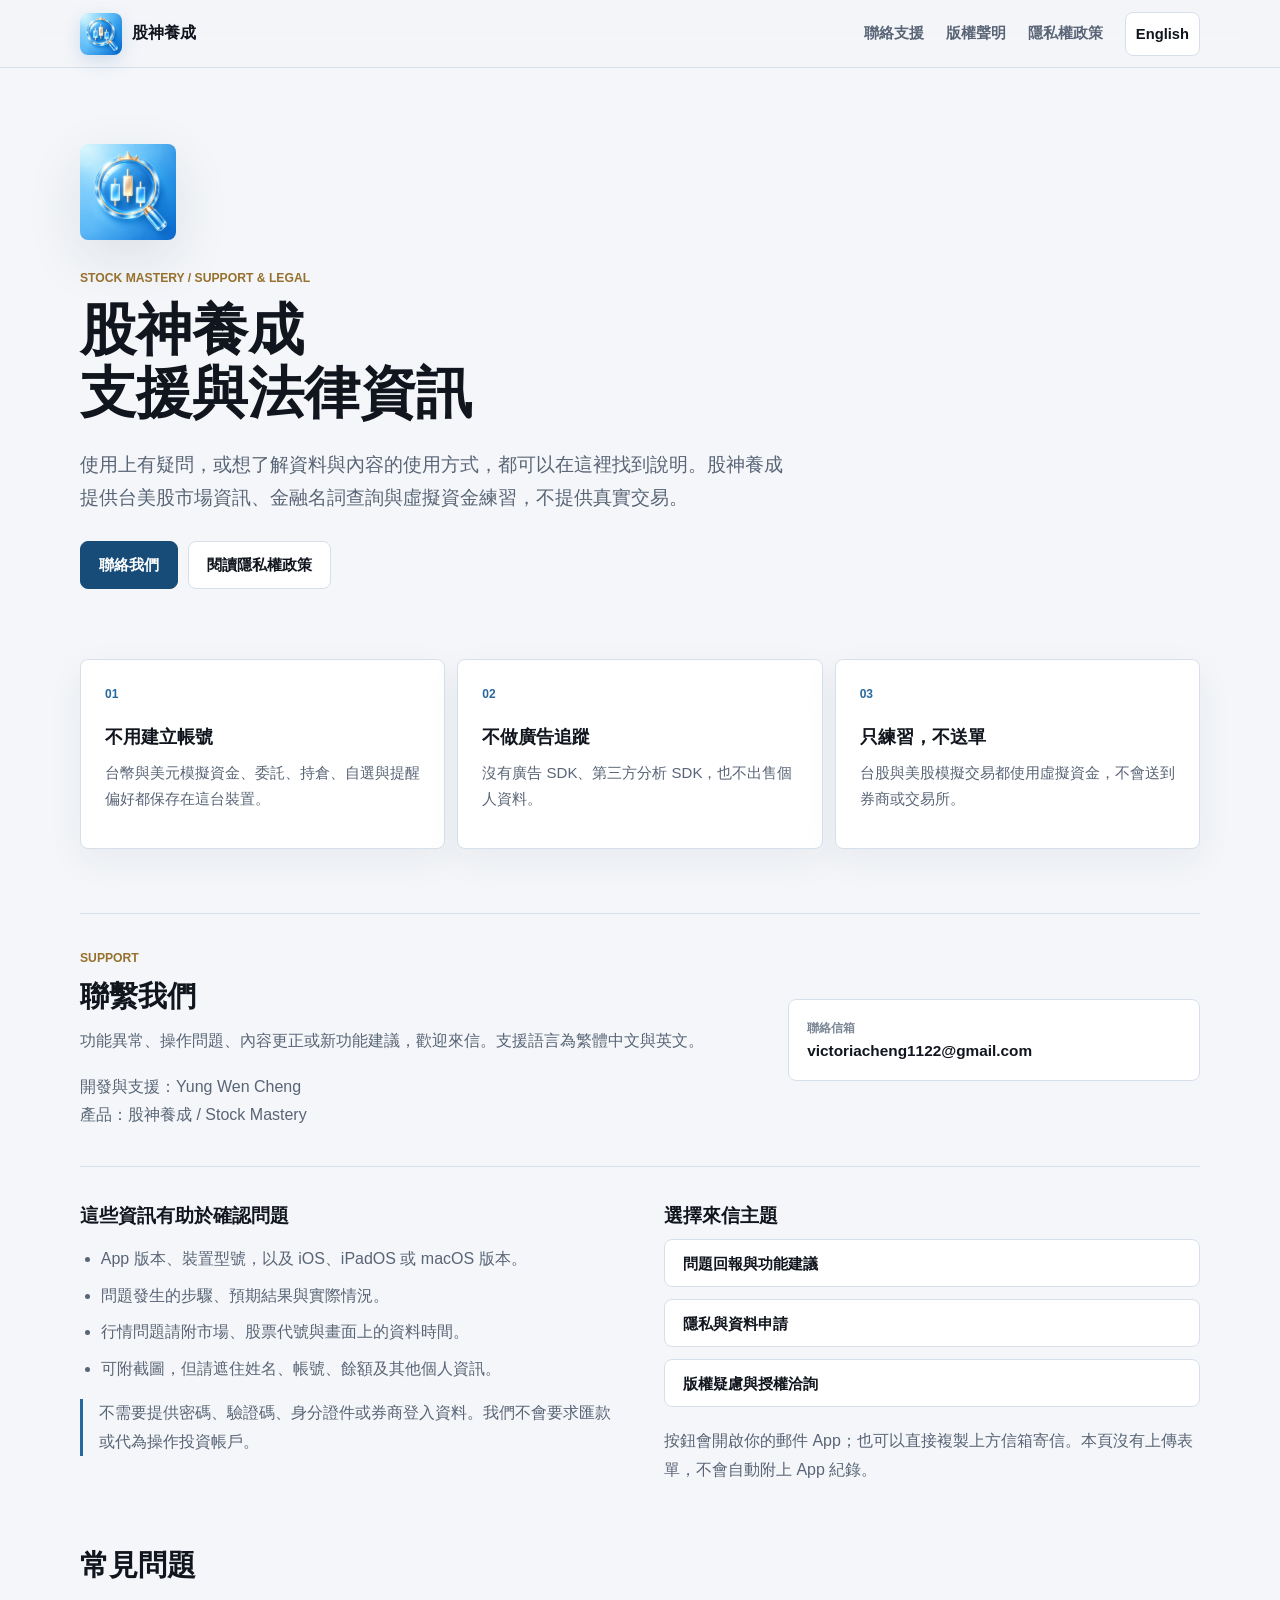
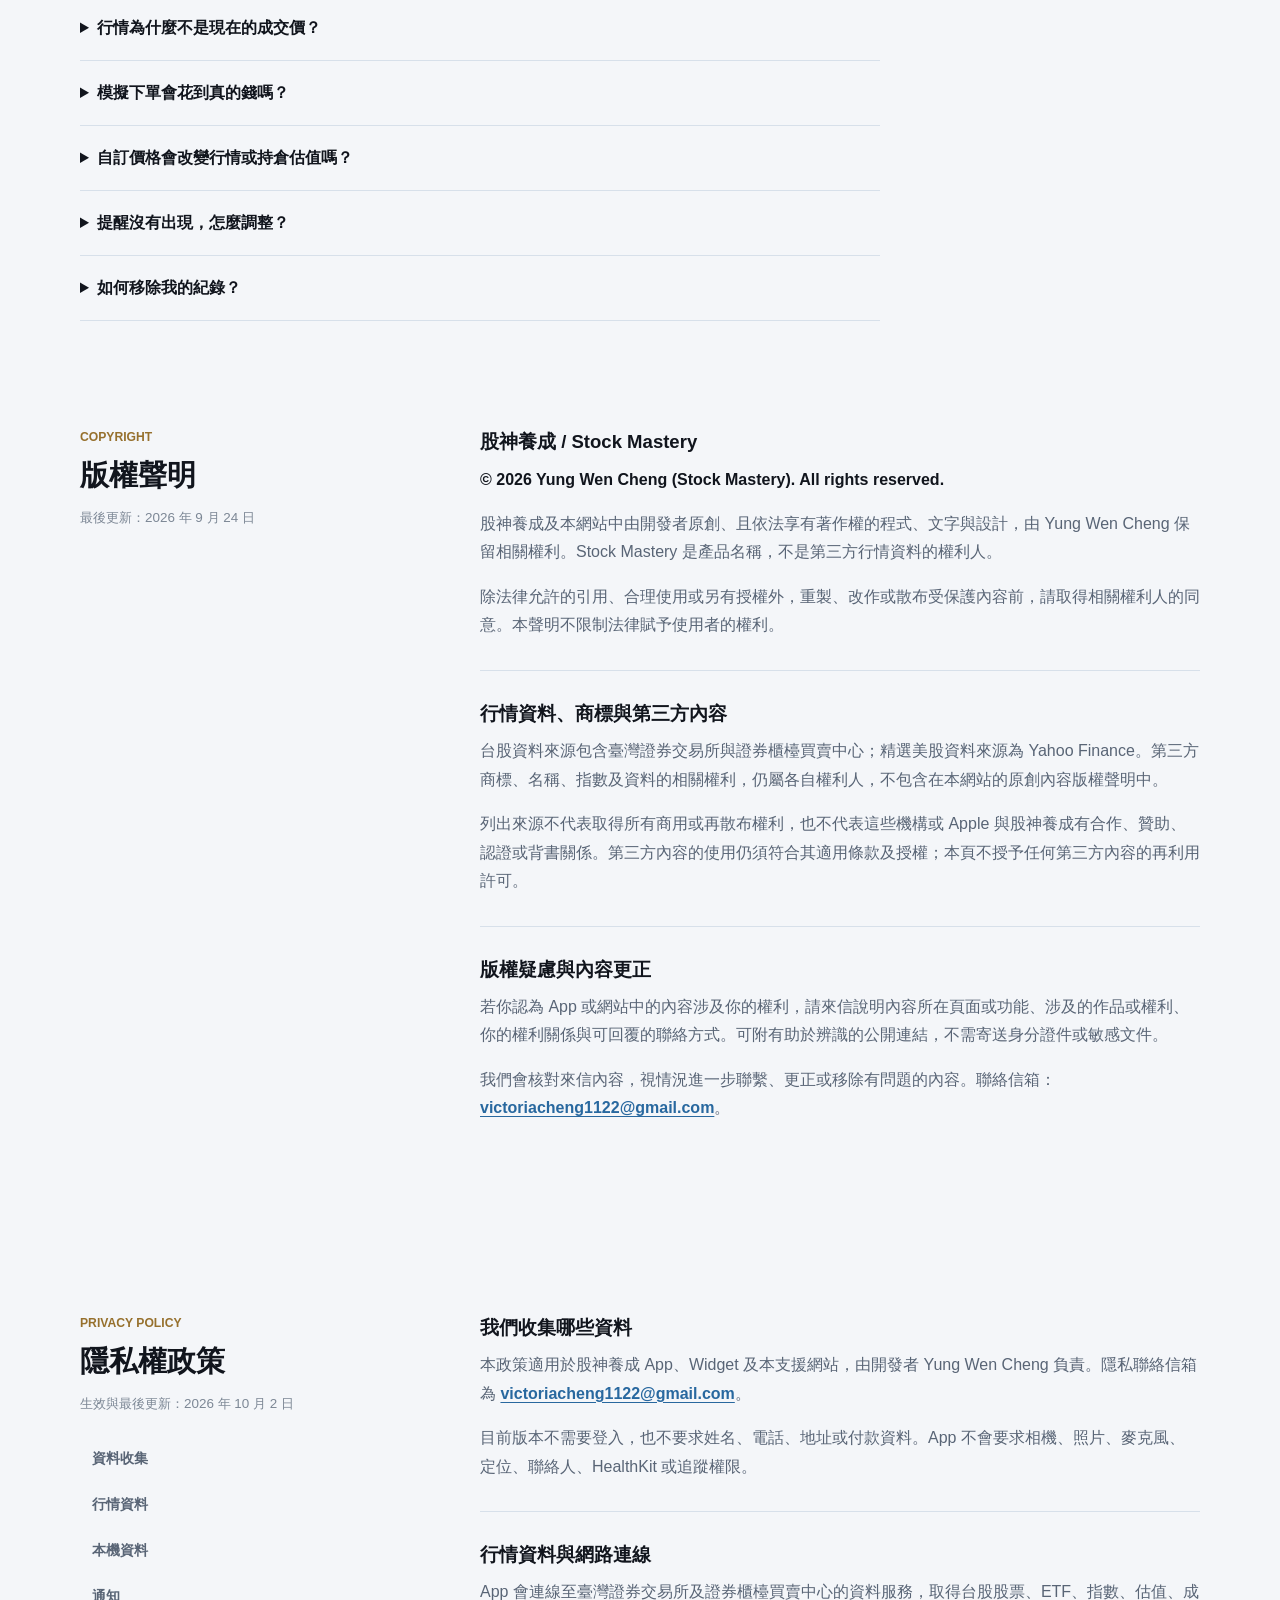
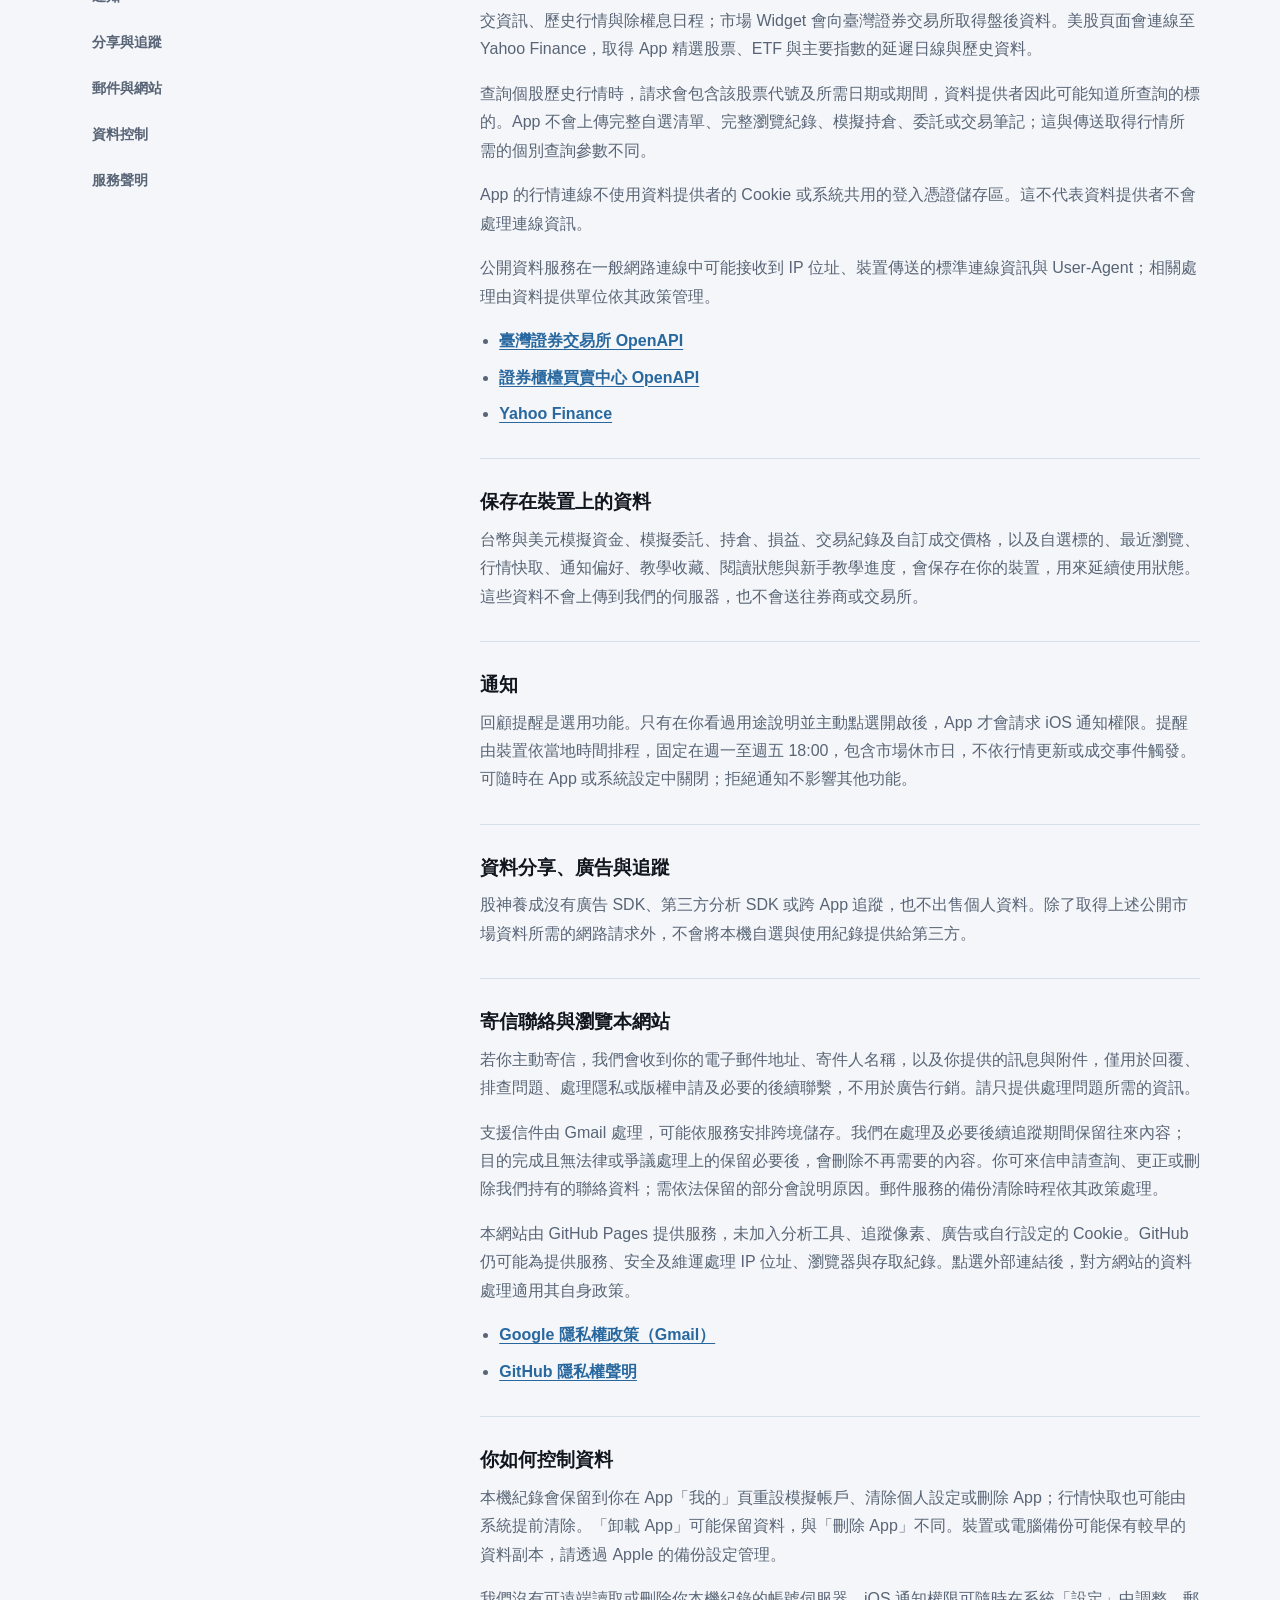
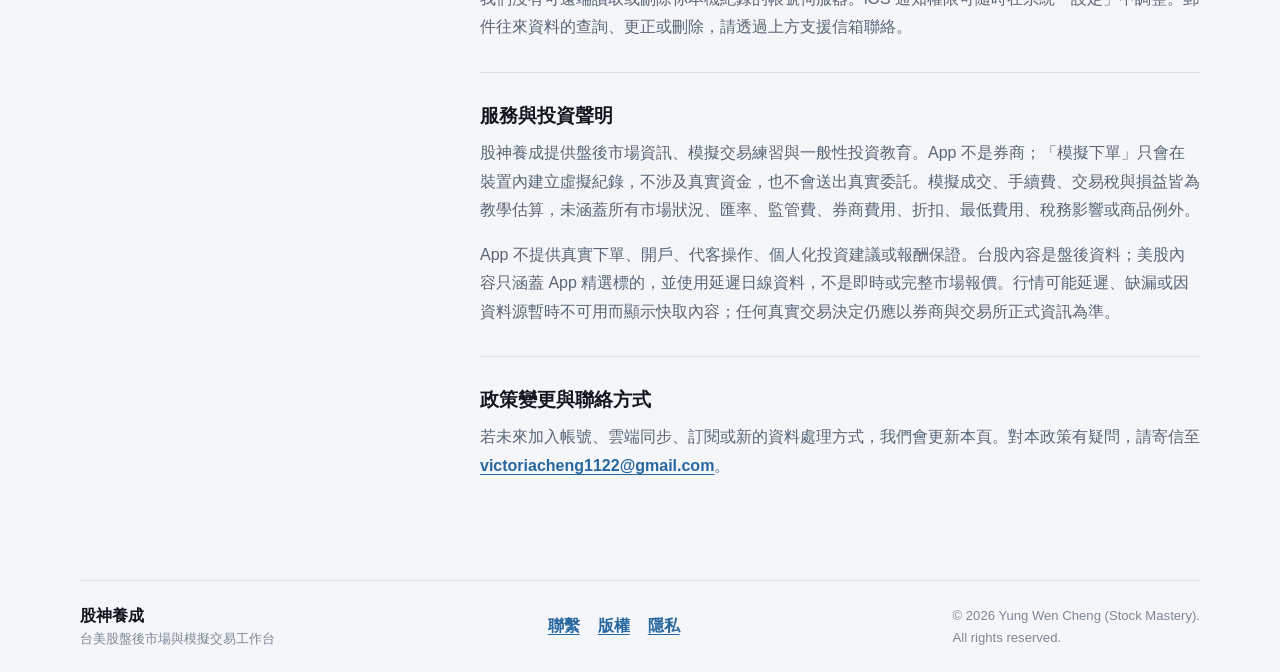
==== commit add9de09: "docs: align support and privacy copy with build 11" ====
--- a/index.html
+++ b/index.html
@@ -106,8 +106,12 @@
         <p>不會。資金、委託、持倉與損益都是裝置內的虛擬紀錄，不會送到券商，也不能提領或兌換。模擬結果不代表真實市場一定能成交。</p>
       </details>
       <details>
+        <summary>自訂價格會改變行情或持倉估值嗎？</summary>
+        <p>不會。自訂價格只用於這筆模擬成交，交易紀錄會標示為使用者輸入、未經驗證的價格。行情、圖表與持倉估值仍使用取得的延遲資料；自訂價格不是真實報價，也不會扣到任何實際款項。</p>
+      </details>
+      <details>
         <summary>提醒沒有出現，怎麼調整？</summary>
-        <p>請檢查 App「我的」裡的收盤提醒，以及系統「設定」中的通知權限。專注模式與系統設定可能影響提醒的顯示；不開啟通知仍可使用其他功能。</p>
+        <p>請檢查 App「我的」裡的回顧提醒，以及系統「設定」中的通知權限。提醒固定在週一至週五 18:00，依裝置當地時間排程，包含市場休市日；不是行情更新或成交通知。專注模式與系統設定可能影響顯示，不開啟通知仍可使用其他功能。</p>
       </details>
       <details>
         <summary>如何移除我的紀錄？</summary>
@@ -145,7 +149,7 @@
       <aside>
         <p class="eyebrow">PRIVACY POLICY</p>
         <h2 id="privacy-title">隱私權政策</h2>
-        <p class="updated">生效與最後更新：2026 年 9 月 24 日</p>
+        <p class="updated">生效與最後更新：2026 年 10 月 2 日</p>
         <nav class="toc" aria-label="隱私權政策目錄">
           <a href="#collection">資料收集</a>
           <a href="#market-data">行情資料</a>
@@ -169,6 +173,7 @@
           <h3>行情資料與網路連線</h3>
           <p>App 會連線至臺灣證券交易所及證券櫃檯買賣中心的資料服務，取得台股股票、ETF、指數、估值、成交資訊、歷史行情與除權息日程；市場 Widget 會向臺灣證券交易所取得盤後資料。美股頁面會連線至 Yahoo Finance，取得 App 精選股票、ETF 與主要指數的延遲日線與歷史資料。</p>
           <p>查詢個股歷史行情時，請求會包含該股票代號及所需日期或期間，資料提供者因此可能知道所查詢的標的。App 不會上傳完整自選清單、完整瀏覽紀錄、模擬持倉、委託或交易筆記；這與傳送取得行情所需的個別查詢參數不同。</p>
+          <p>App 的行情連線不使用資料提供者的 Cookie 或系統共用的登入憑證儲存區。這不代表資料提供者不會處理連線資訊。</p>
           <p>公開資料服務在一般網路連線中可能接收到 IP 位址、裝置傳送的標準連線資訊與 User-Agent；相關處理由資料提供單位依其政策管理。</p>
           <ul class="source-links">
             <li><a href="https://openapi.twse.com.tw/" rel="noreferrer">臺灣證券交易所 OpenAPI</a></li>
@@ -179,12 +184,12 @@
 
         <section id="local-data">
           <h3>保存在裝置上的資料</h3>
-          <p>台幣與美元模擬資金、模擬委託、持倉、損益與交易紀錄，以及自選標的、最近瀏覽、行情快取、通知偏好、教學收藏與閱讀狀態，會保存在你的裝置，用來加快開啟速度並延續使用狀態。這些資料不會上傳到我們的伺服器，也不會送往券商或交易所。</p>
+          <p>台幣與美元模擬資金、模擬委託、持倉、損益、交易紀錄及自訂成交價格，以及自選標的、最近瀏覽、行情快取、通知偏好、教學收藏、閱讀狀態與新手教學進度，會保存在你的裝置，用來延續使用狀態。這些資料不會上傳到我們的伺服器，也不會送往券商或交易所。</p>
         </section>
 
         <section id="notifications">
           <h3>通知</h3>
-          <p>收盤提醒是選用功能。只有在你看過用途說明並主動點選開啟後，App 才會請求 iOS 通知權限。提醒由裝置排程，可隨時在 App 或系統設定中關閉；拒絕通知不影響其他功能。</p>
+          <p>回顧提醒是選用功能。只有在你看過用途說明並主動點選開啟後，App 才會請求 iOS 通知權限。提醒由裝置依當地時間排程，固定在週一至週五 18:00，包含市場休市日，不依行情更新或成交事件觸發。可隨時在 App 或系統設定中關閉；拒絕通知不影響其他功能。</p>
         </section>
 
         <section id="sharing">
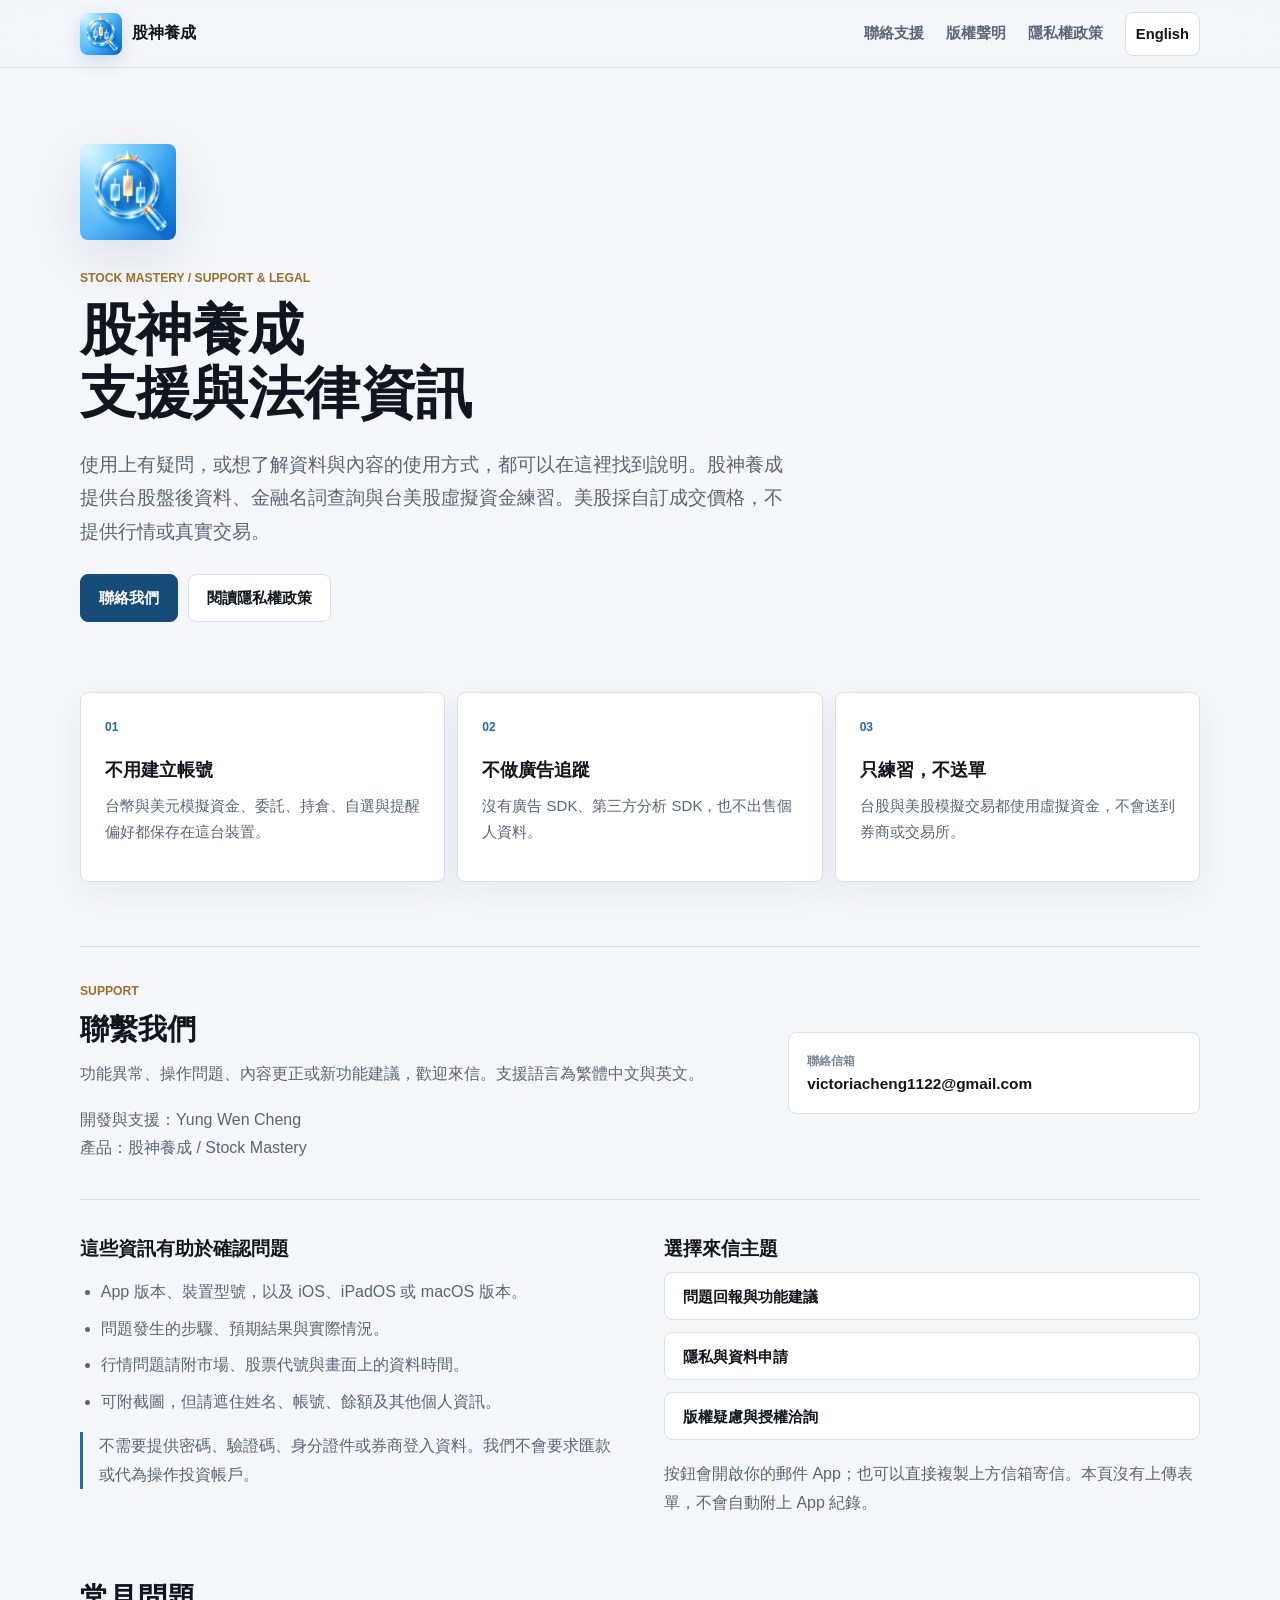
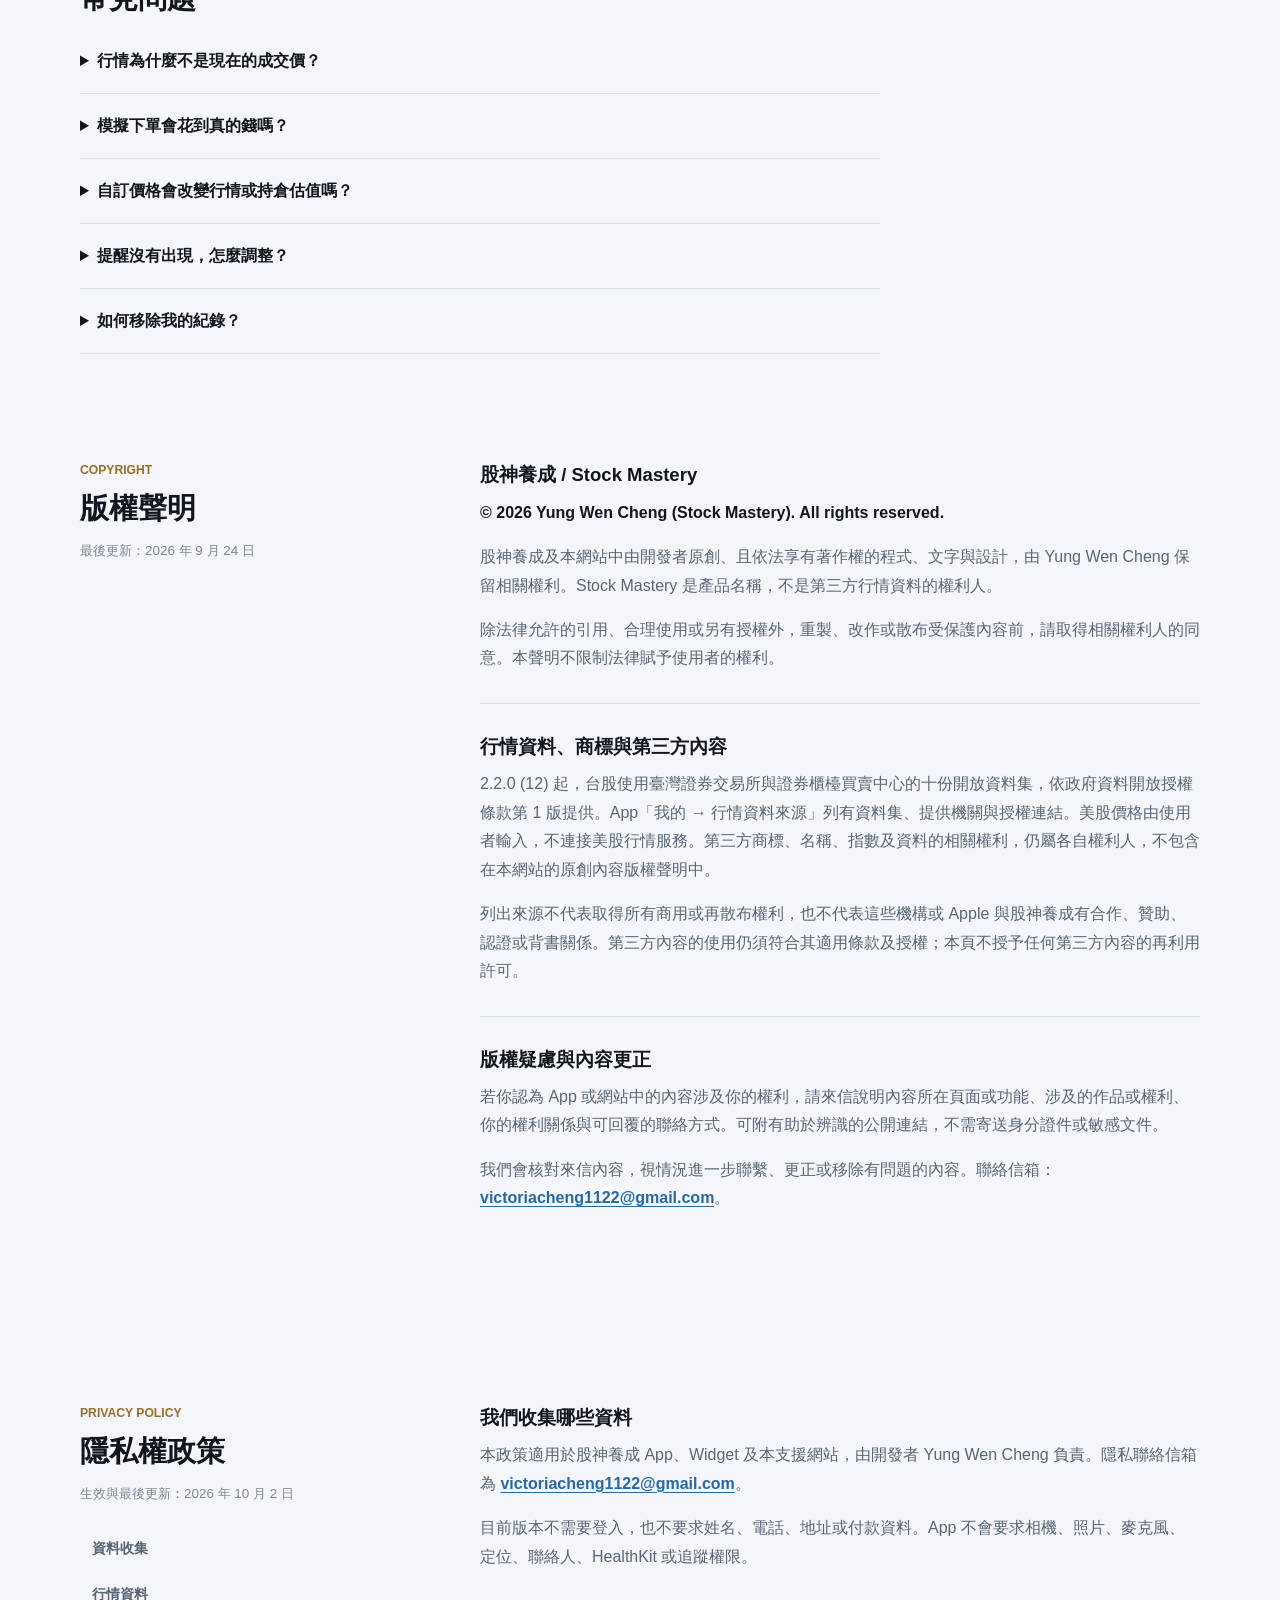
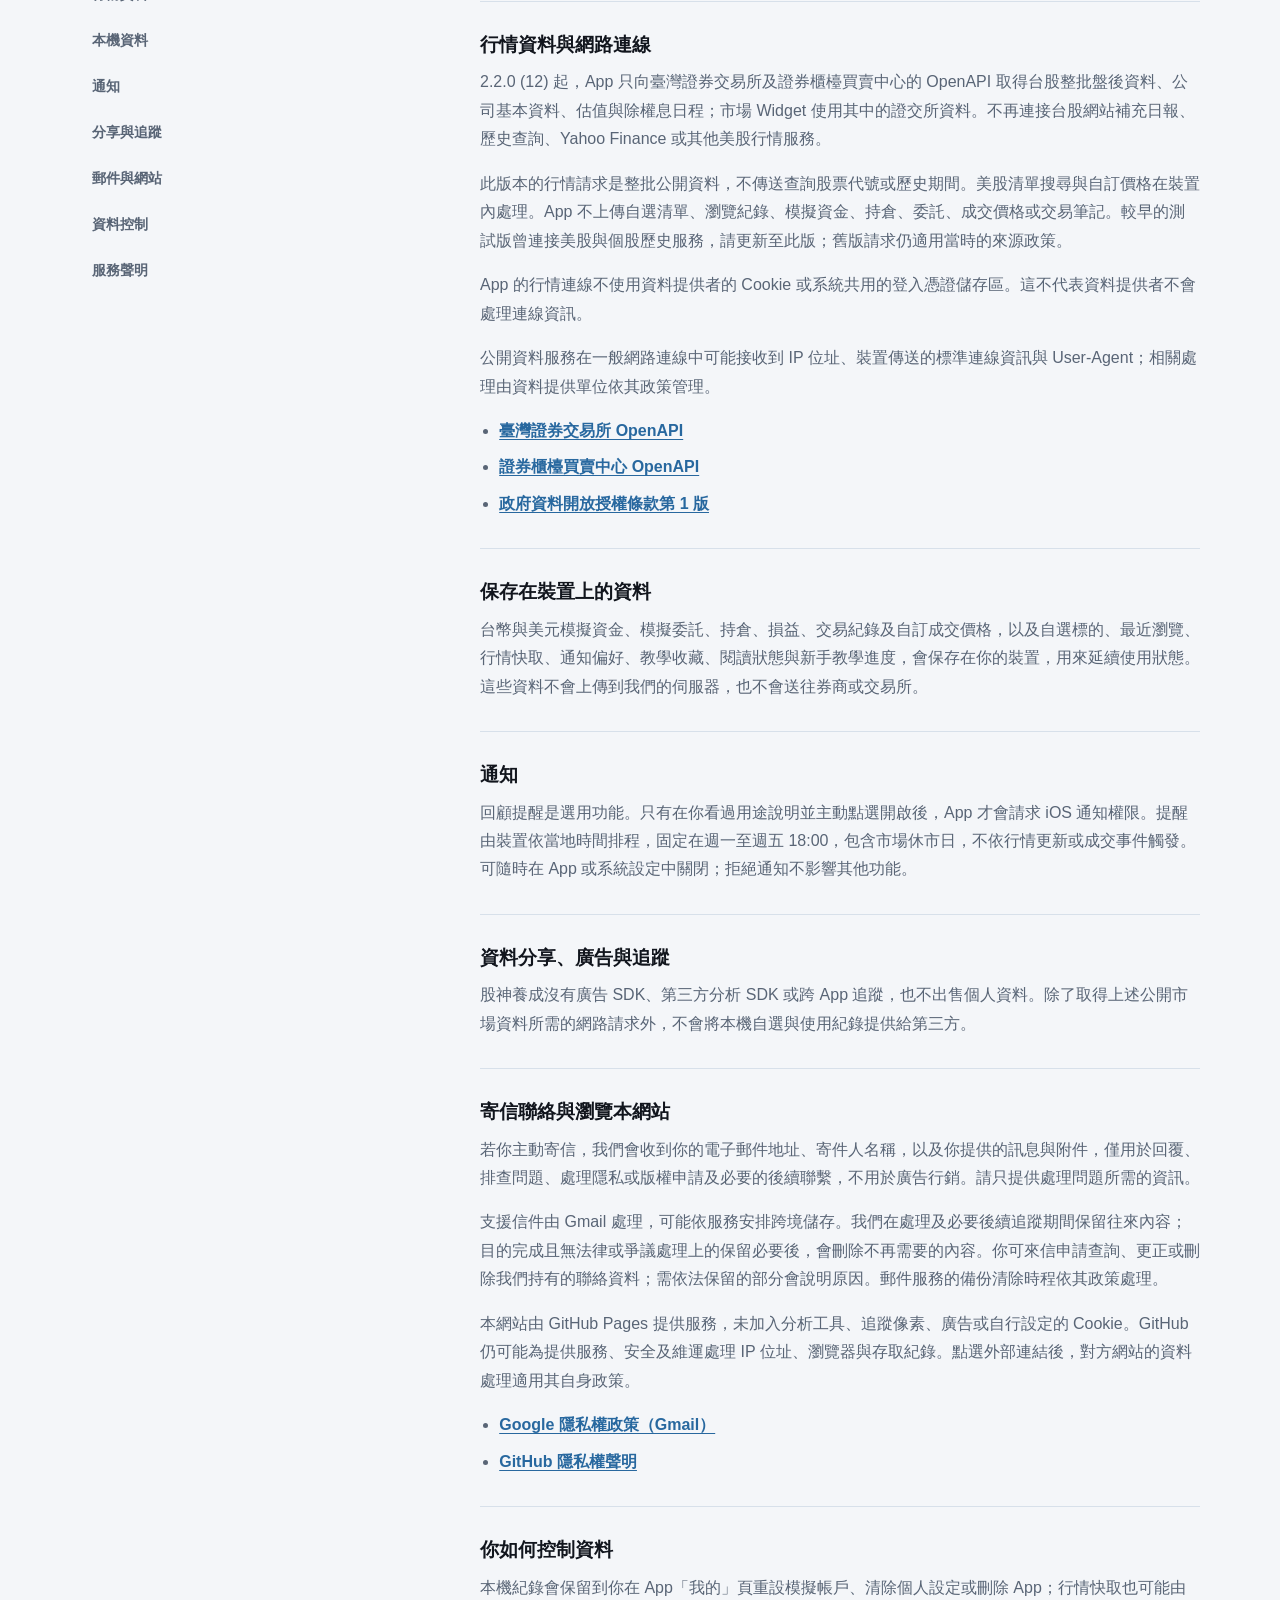
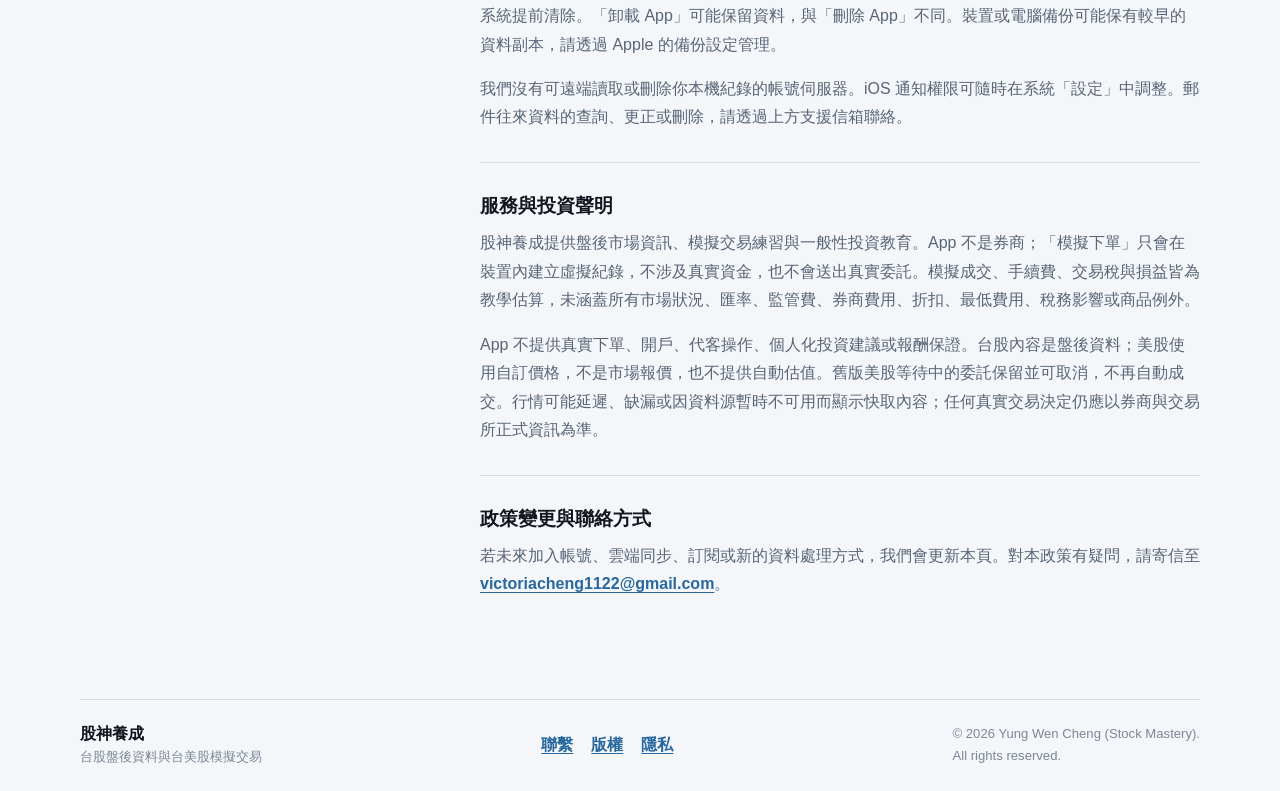
==== commit ec987171: "Update support and privacy copy for build 12 manual US trading" ====
--- a/index.html
+++ b/index.html
@@ -35,7 +35,7 @@
       <img class="app-icon" src="assets/app-icon.png" alt="股神養成 App icon" width="1024" height="1024">
       <p class="eyebrow">STOCK MASTERY / SUPPORT &amp; LEGAL</p>
       <h1 id="page-title">股神養成<br>支援與法律資訊</h1>
-      <p class="lede">使用上有疑問，或想了解資料與內容的使用方式，都可以在這裡找到說明。股神養成提供台美股市場資訊、金融名詞查詢與虛擬資金練習，不提供真實交易。</p>
+      <p class="lede">使用上有疑問，或想了解資料與內容的使用方式，都可以在這裡找到說明。股神養成提供台股盤後資料、金融名詞查詢與台美股虛擬資金練習。美股採自訂成交價格，不提供行情或真實交易。</p>
       <div class="actions">
         <a class="button primary" href="#support">聯絡我們</a>
         <a class="button secondary" href="#privacy">閱讀隱私權政策</a>
@@ -99,7 +99,7 @@
       <h2 id="faq-title">常見問題</h2>
       <details>
         <summary>行情為什麼不是現在的成交價？</summary>
-        <p>台股使用官方盤後資料，美股使用精選標的的延遲資料，都不是保證即時報價。休市、資料尚未發布或連線失敗時，可能顯示上一交易日或快取內容。請查看畫面上的資料時間，再嘗試重新整理。</p>
+        <p>台股使用官方開放盤後資料，休市、資料尚未發布或連線失敗時，可能顯示上一交易日或快取。請查看資料日期。自 2.2.0 (12) 起，美股僅依你輸入的價格模擬成交，不提供美股報價或台美股歷史走勢。</p>
       </details>
       <details>
         <summary>模擬下單會花到真的錢嗎？</summary>
@@ -107,7 +107,7 @@
       </details>
       <details>
         <summary>自訂價格會改變行情或持倉估值嗎？</summary>
-        <p>不會。自訂價格只用於這筆模擬成交，交易紀錄會標示為使用者輸入、未經驗證的價格。行情、圖表與持倉估值仍使用取得的延遲資料；自訂價格不是真實報價，也不會扣到任何實際款項。</p>
+        <p>不會。自訂價格只用於這筆模擬成交，紀錄會標示為使用者輸入且未經驗證。台股持倉仍依盤後資料估值；美股顯示持倉成本，不提供目前市值或未實現損益。賣出後依成交價格計算已實現損益。所有操作都不會扣除真實款項。</p>
       </details>
       <details>
         <summary>提醒沒有出現，怎麼調整？</summary>
@@ -134,7 +134,7 @@
         </section>
         <section>
           <h3>行情資料、商標與第三方內容</h3>
-          <p>台股資料來源包含臺灣證券交易所與證券櫃檯買賣中心；精選美股資料來源為 Yahoo Finance。第三方商標、名稱、指數及資料的相關權利，仍屬各自權利人，不包含在本網站的原創內容版權聲明中。</p>
+          <p>2.2.0 (12) 起，台股使用臺灣證券交易所與證券櫃檯買賣中心的十份開放資料集，依政府資料開放授權條款第 1 版提供。App「我的 → 行情資料來源」列有資料集、提供機關與授權連結。美股價格由使用者輸入，不連接美股行情服務。第三方商標、名稱、指數及資料的相關權利，仍屬各自權利人，不包含在本網站的原創內容版權聲明中。</p>
           <p>列出來源不代表取得所有商用或再散布權利，也不代表這些機構或 Apple 與股神養成有合作、贊助、認證或背書關係。第三方內容的使用仍須符合其適用條款及授權；本頁不授予任何第三方內容的再利用許可。</p>
         </section>
         <section>
@@ -171,14 +171,14 @@
 
         <section id="market-data">
           <h3>行情資料與網路連線</h3>
-          <p>App 會連線至臺灣證券交易所及證券櫃檯買賣中心的資料服務，取得台股股票、ETF、指數、估值、成交資訊、歷史行情與除權息日程；市場 Widget 會向臺灣證券交易所取得盤後資料。美股頁面會連線至 Yahoo Finance，取得 App 精選股票、ETF 與主要指數的延遲日線與歷史資料。</p>
-          <p>查詢個股歷史行情時，請求會包含該股票代號及所需日期或期間，資料提供者因此可能知道所查詢的標的。App 不會上傳完整自選清單、完整瀏覽紀錄、模擬持倉、委託或交易筆記；這與傳送取得行情所需的個別查詢參數不同。</p>
+          <p>2.2.0 (12) 起，App 只向臺灣證券交易所及證券櫃檯買賣中心的 OpenAPI 取得台股整批盤後資料、公司基本資料、估值與除權息日程；市場 Widget 使用其中的證交所資料。不再連接台股網站補充日報、歷史查詢、Yahoo Finance 或其他美股行情服務。</p>
+          <p>此版本的行情請求是整批公開資料，不傳送查詢股票代號或歷史期間。美股清單搜尋與自訂價格在裝置內處理。App 不上傳自選清單、瀏覽紀錄、模擬資金、持倉、委託、成交價格或交易筆記。較早的測試版曾連接美股與個股歷史服務，請更新至此版；舊版請求仍適用當時的來源政策。</p>
           <p>App 的行情連線不使用資料提供者的 Cookie 或系統共用的登入憑證儲存區。這不代表資料提供者不會處理連線資訊。</p>
           <p>公開資料服務在一般網路連線中可能接收到 IP 位址、裝置傳送的標準連線資訊與 User-Agent；相關處理由資料提供單位依其政策管理。</p>
           <ul class="source-links">
             <li><a href="https://openapi.twse.com.tw/" rel="noreferrer">臺灣證券交易所 OpenAPI</a></li>
             <li><a href="https://www.tpex.org.tw/openapi/" rel="noreferrer">證券櫃檯買賣中心 OpenAPI</a></li>
-            <li><a href="https://finance.yahoo.com/" rel="noreferrer">Yahoo Finance</a></li>
+            <li><a href="https://data.gov.tw/license" rel="noreferrer">政府資料開放授權條款第 1 版</a></li>
           </ul>
         </section>
 
@@ -217,7 +217,7 @@
         <section id="disclaimer">
           <h3>服務與投資聲明</h3>
           <p>股神養成提供盤後市場資訊、模擬交易練習與一般性投資教育。App 不是券商；「模擬下單」只會在裝置內建立虛擬紀錄，不涉及真實資金，也不會送出真實委託。模擬成交、手續費、交易稅與損益皆為教學估算，未涵蓋所有市場狀況、匯率、監管費、券商費用、折扣、最低費用、稅務影響或商品例外。</p>
-          <p>App 不提供真實下單、開戶、代客操作、個人化投資建議或報酬保證。台股內容是盤後資料；美股內容只涵蓋 App 精選標的，並使用延遲日線資料，不是即時或完整市場報價。行情可能延遲、缺漏或因資料源暫時不可用而顯示快取內容；任何真實交易決定仍應以券商與交易所正式資訊為準。</p>
+          <p>App 不提供真實下單、開戶、代客操作、個人化投資建議或報酬保證。台股內容是盤後資料；美股使用自訂價格，不是市場報價，也不提供自動估值。舊版美股等待中的委託保留並可取消，不再自動成交。行情可能延遲、缺漏或因資料源暫時不可用而顯示快取內容；任何真實交易決定仍應以券商與交易所正式資訊為準。</p>
         </section>
 
         <section>
@@ -231,7 +231,7 @@
   <footer>
     <div>
       <strong>股神養成</strong>
-      <span>台美股盤後市場與模擬交易工作台</span>
+      <span>台股盤後資料與台美股模擬交易</span>
     </div>
     <nav aria-label="法律與支援連結"><a href="#support">聯繫</a><a href="#copyright">版權</a><a href="#privacy">隱私</a></nav>
     <p>© 2026 Yung Wen Cheng (Stock Mastery).<br>All rights reserved.</p>
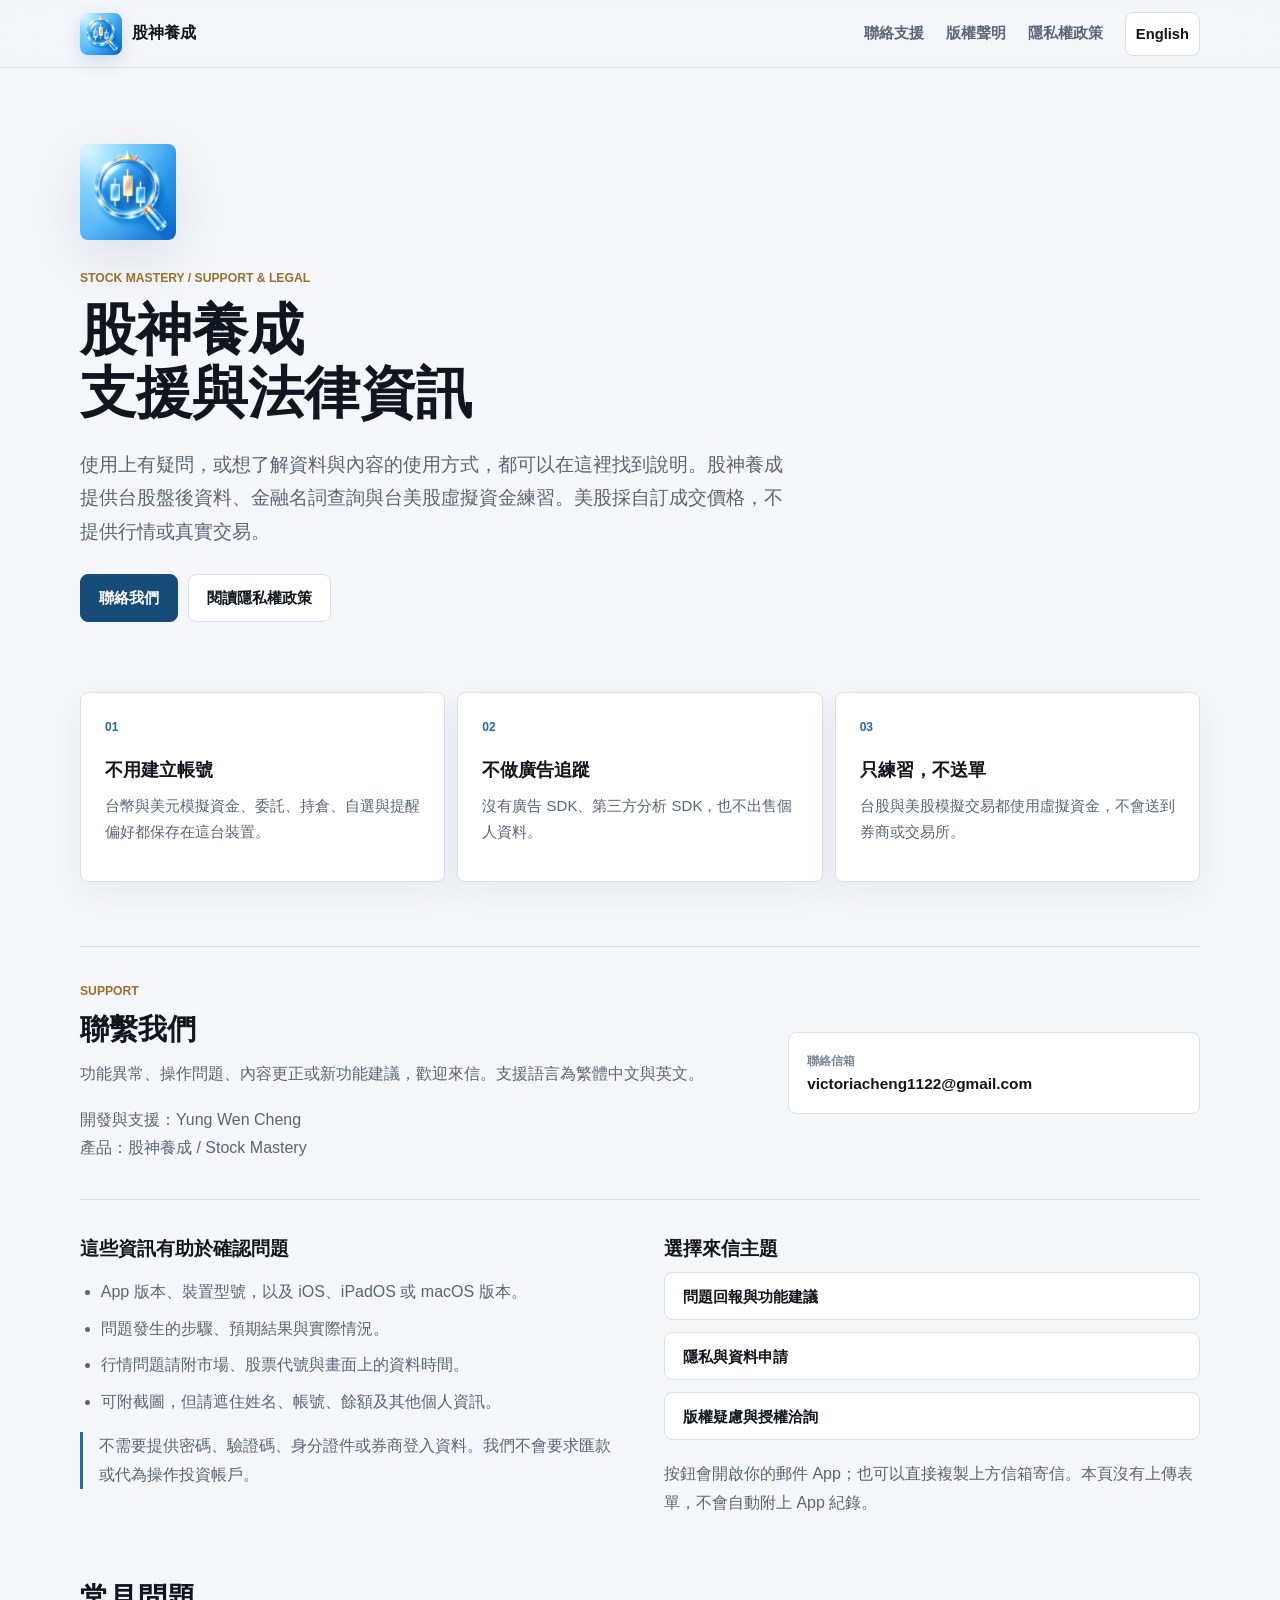
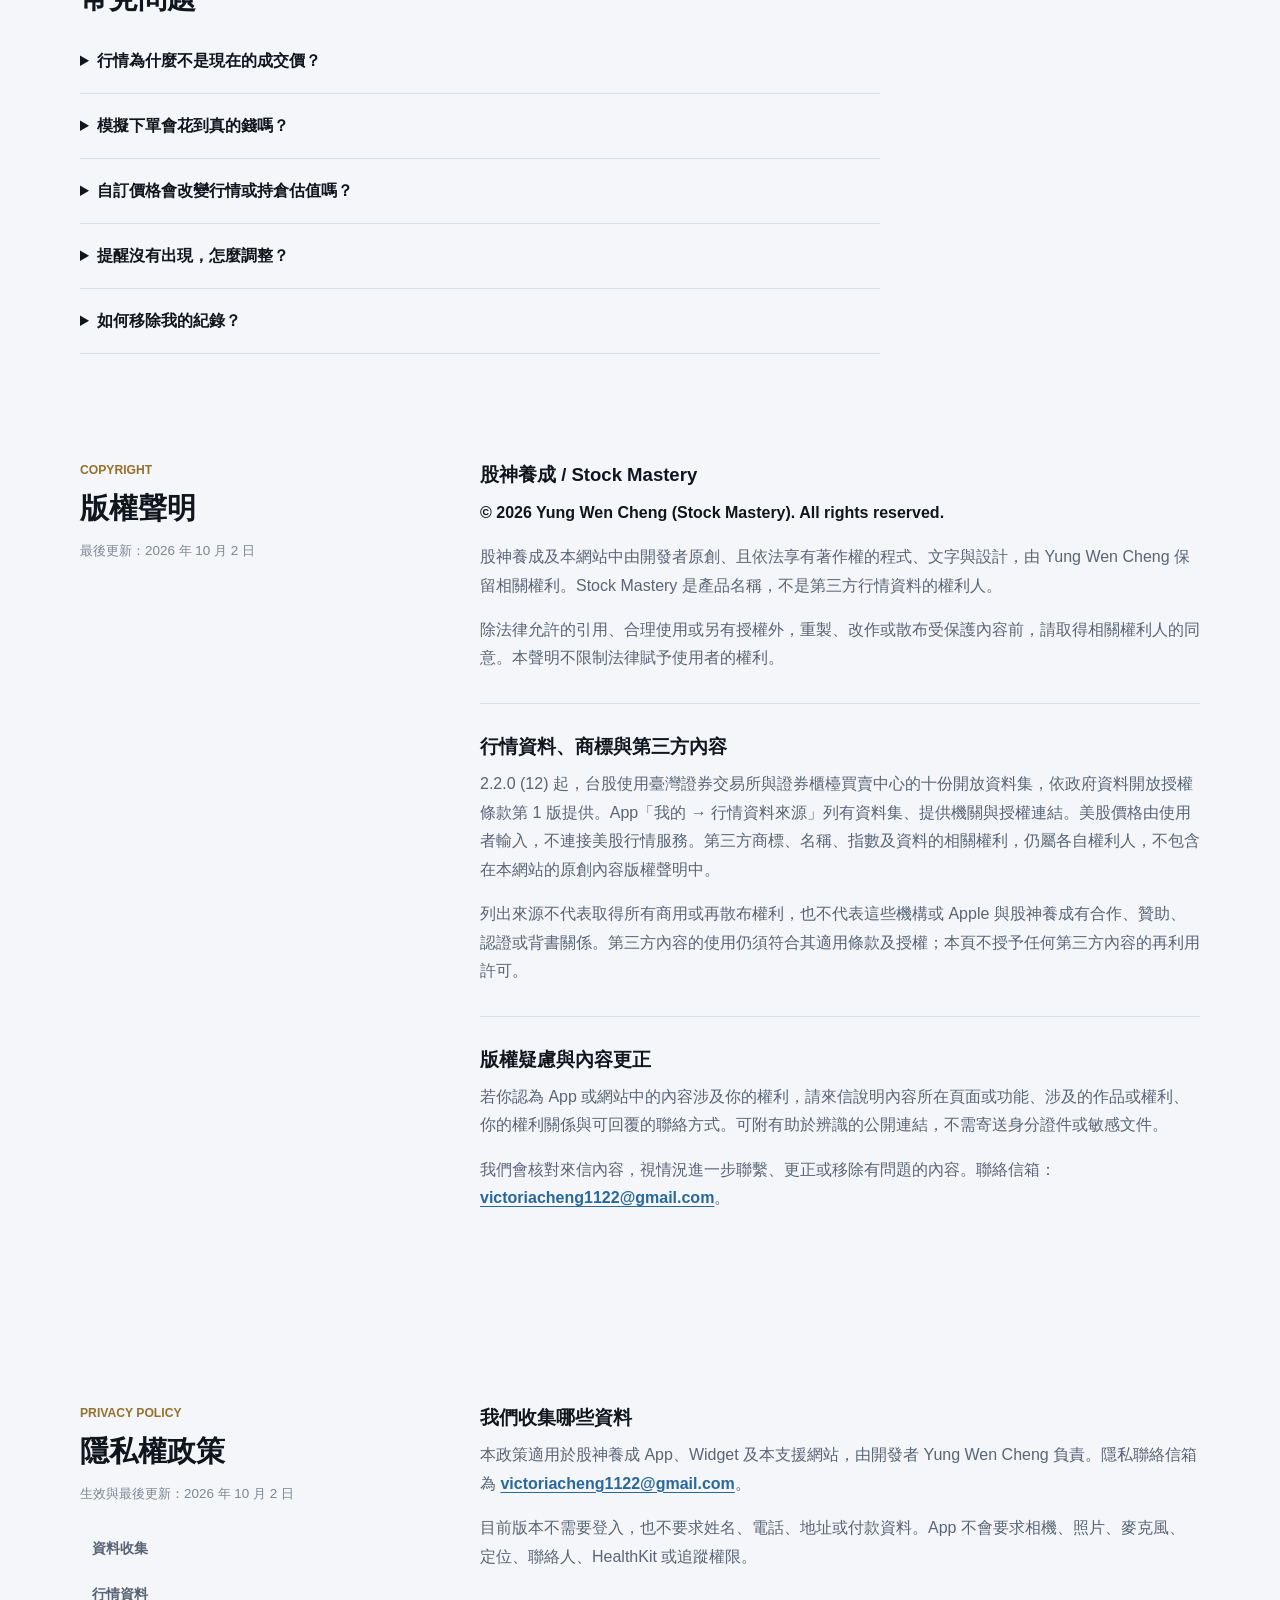
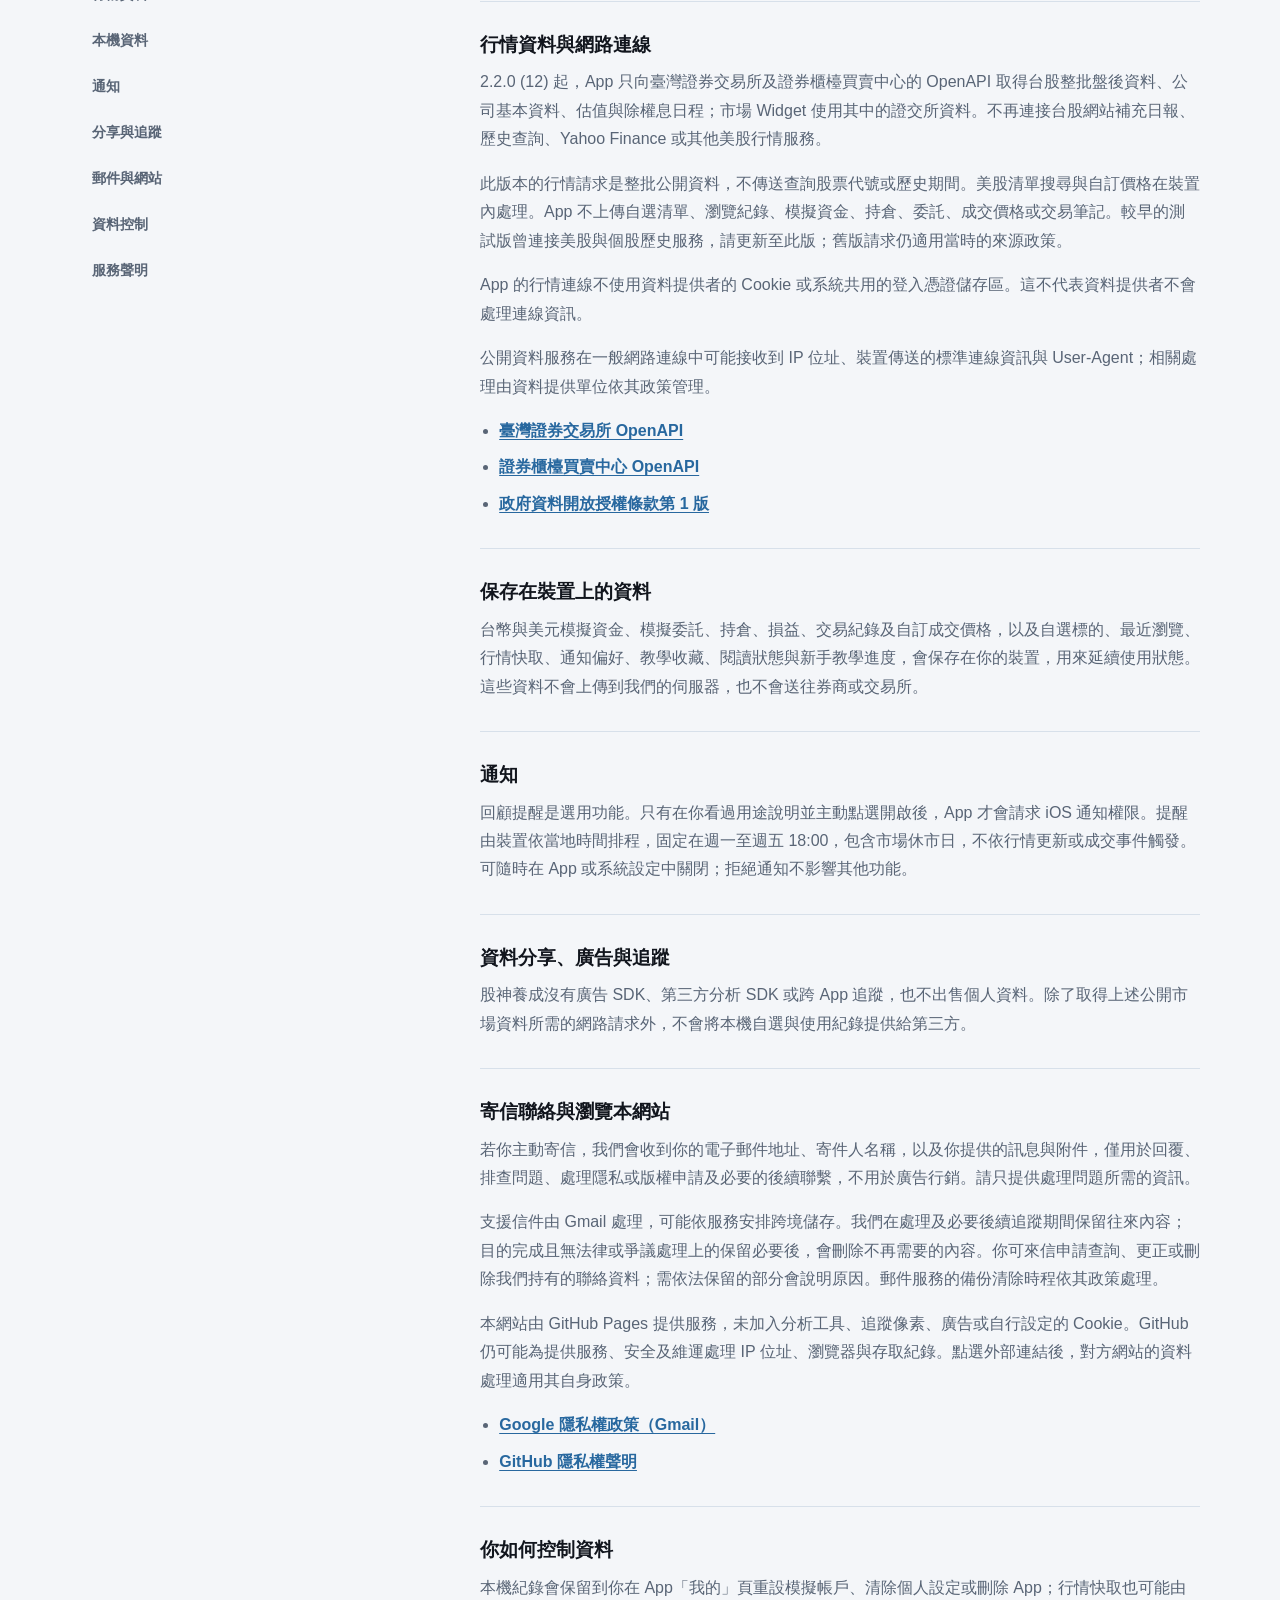
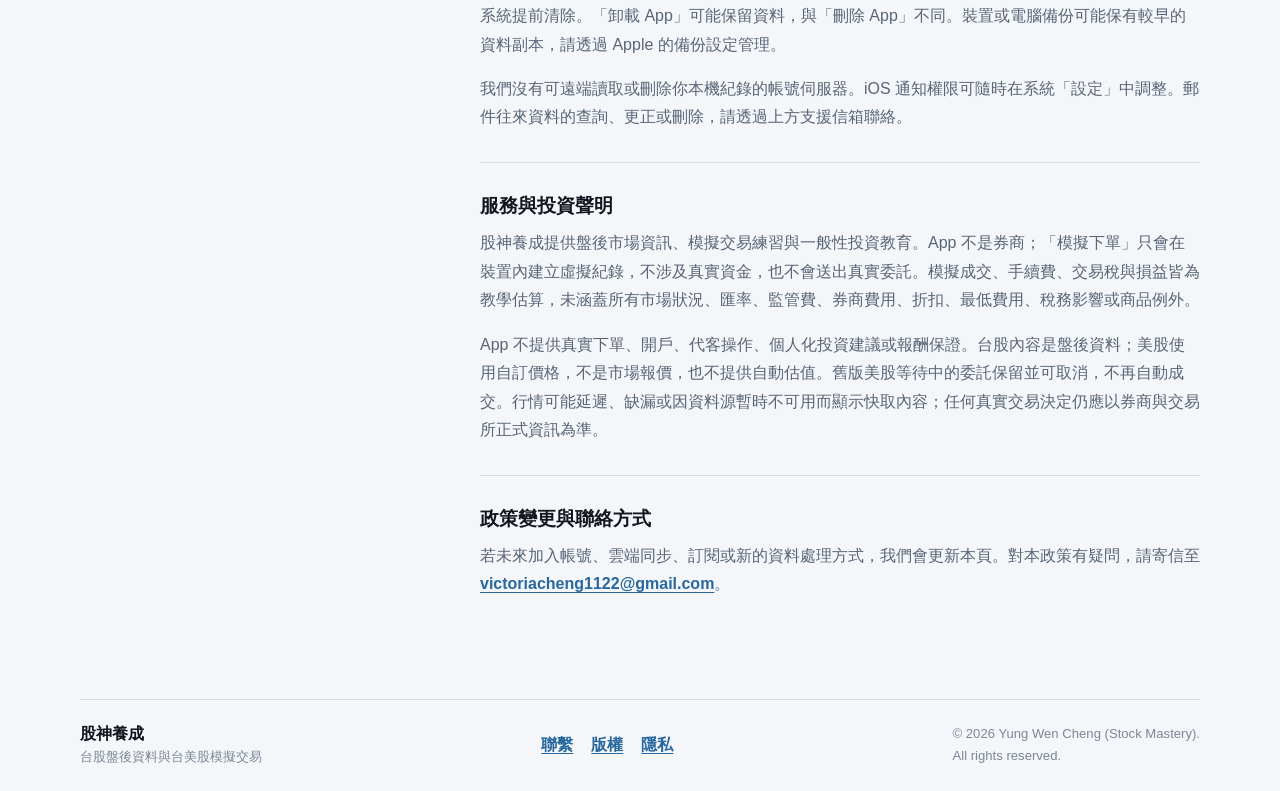
==== commit dcf82039: "Correct copyright policy revision date" ====
--- a/index.html
+++ b/index.html
@@ -123,7 +123,7 @@
       <aside>
         <p class="eyebrow">COPYRIGHT</p>
         <h2 id="copyright-title">版權聲明</h2>
-        <p class="updated">最後更新：2026 年 9 月 24 日</p>
+        <p class="updated">最後更新：2026 年 10 月 2 日</p>
       </aside>
       <article class="policy-copy">
         <section>
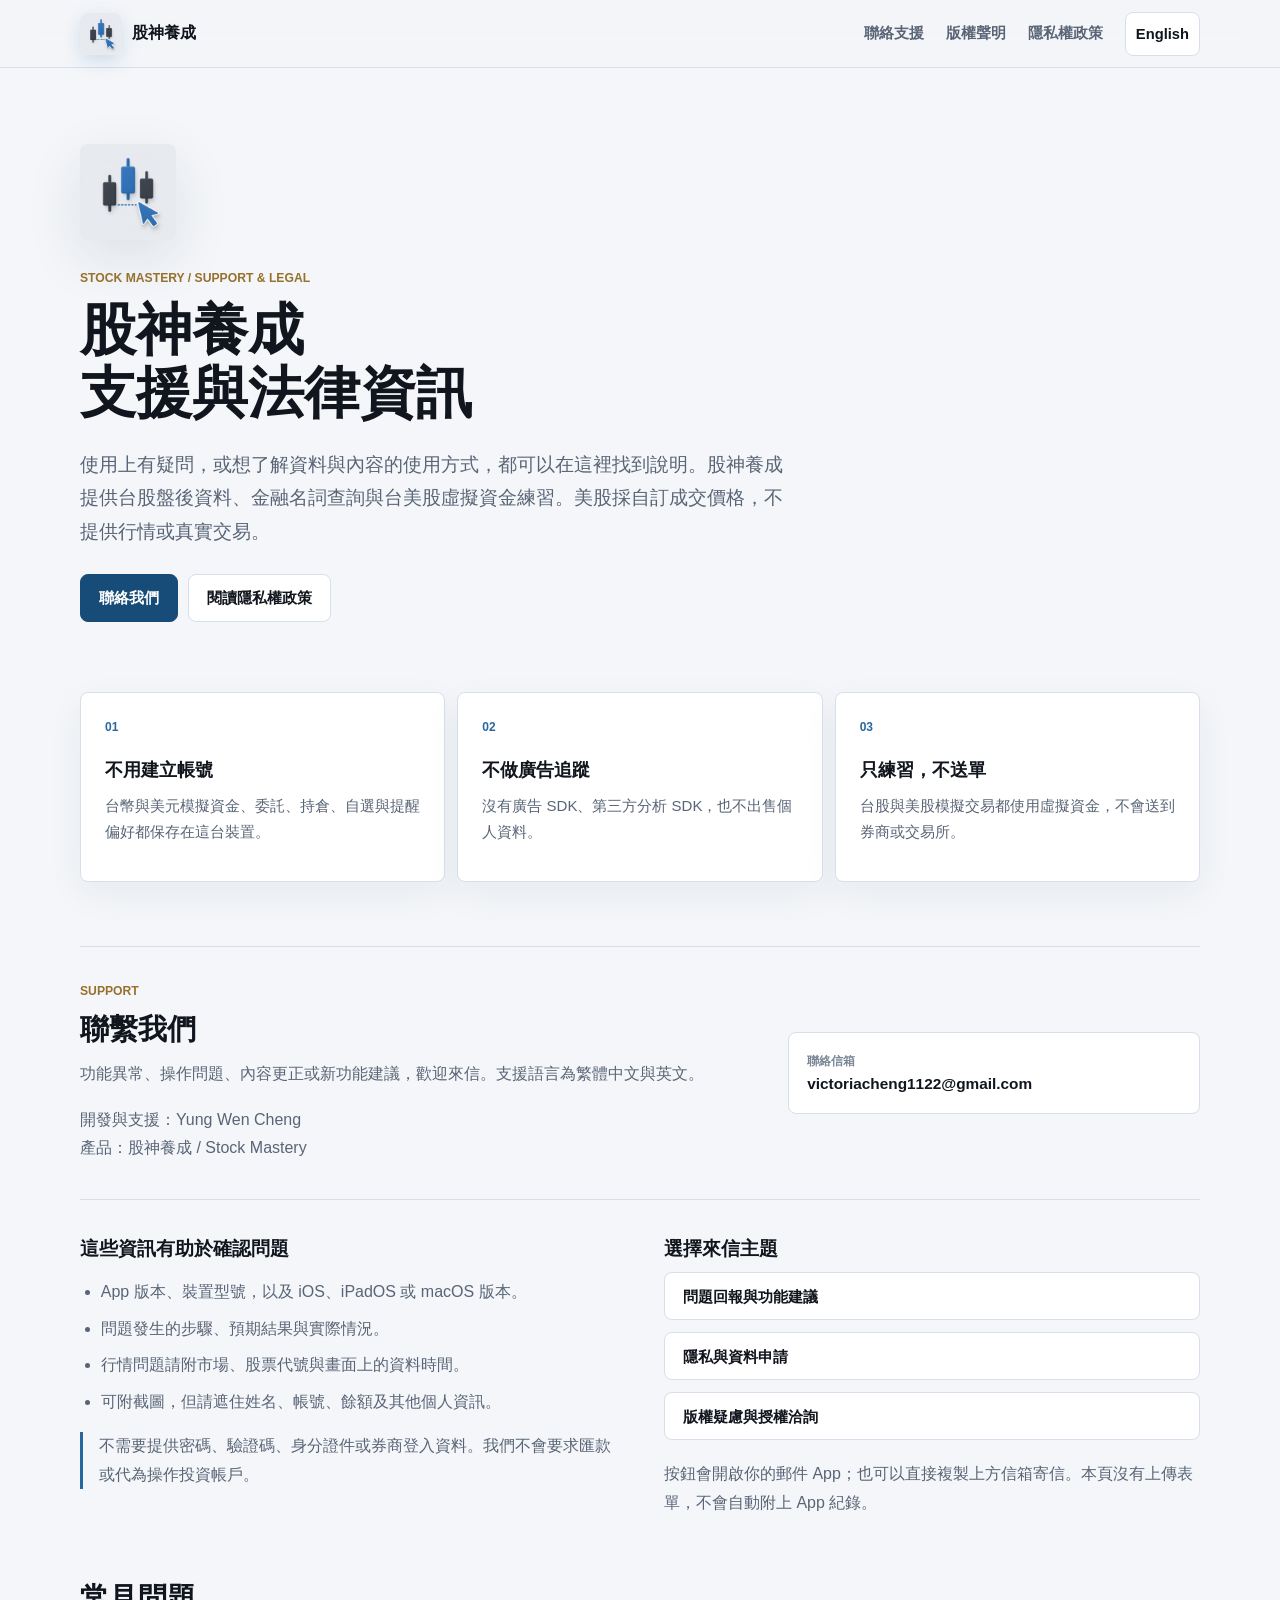
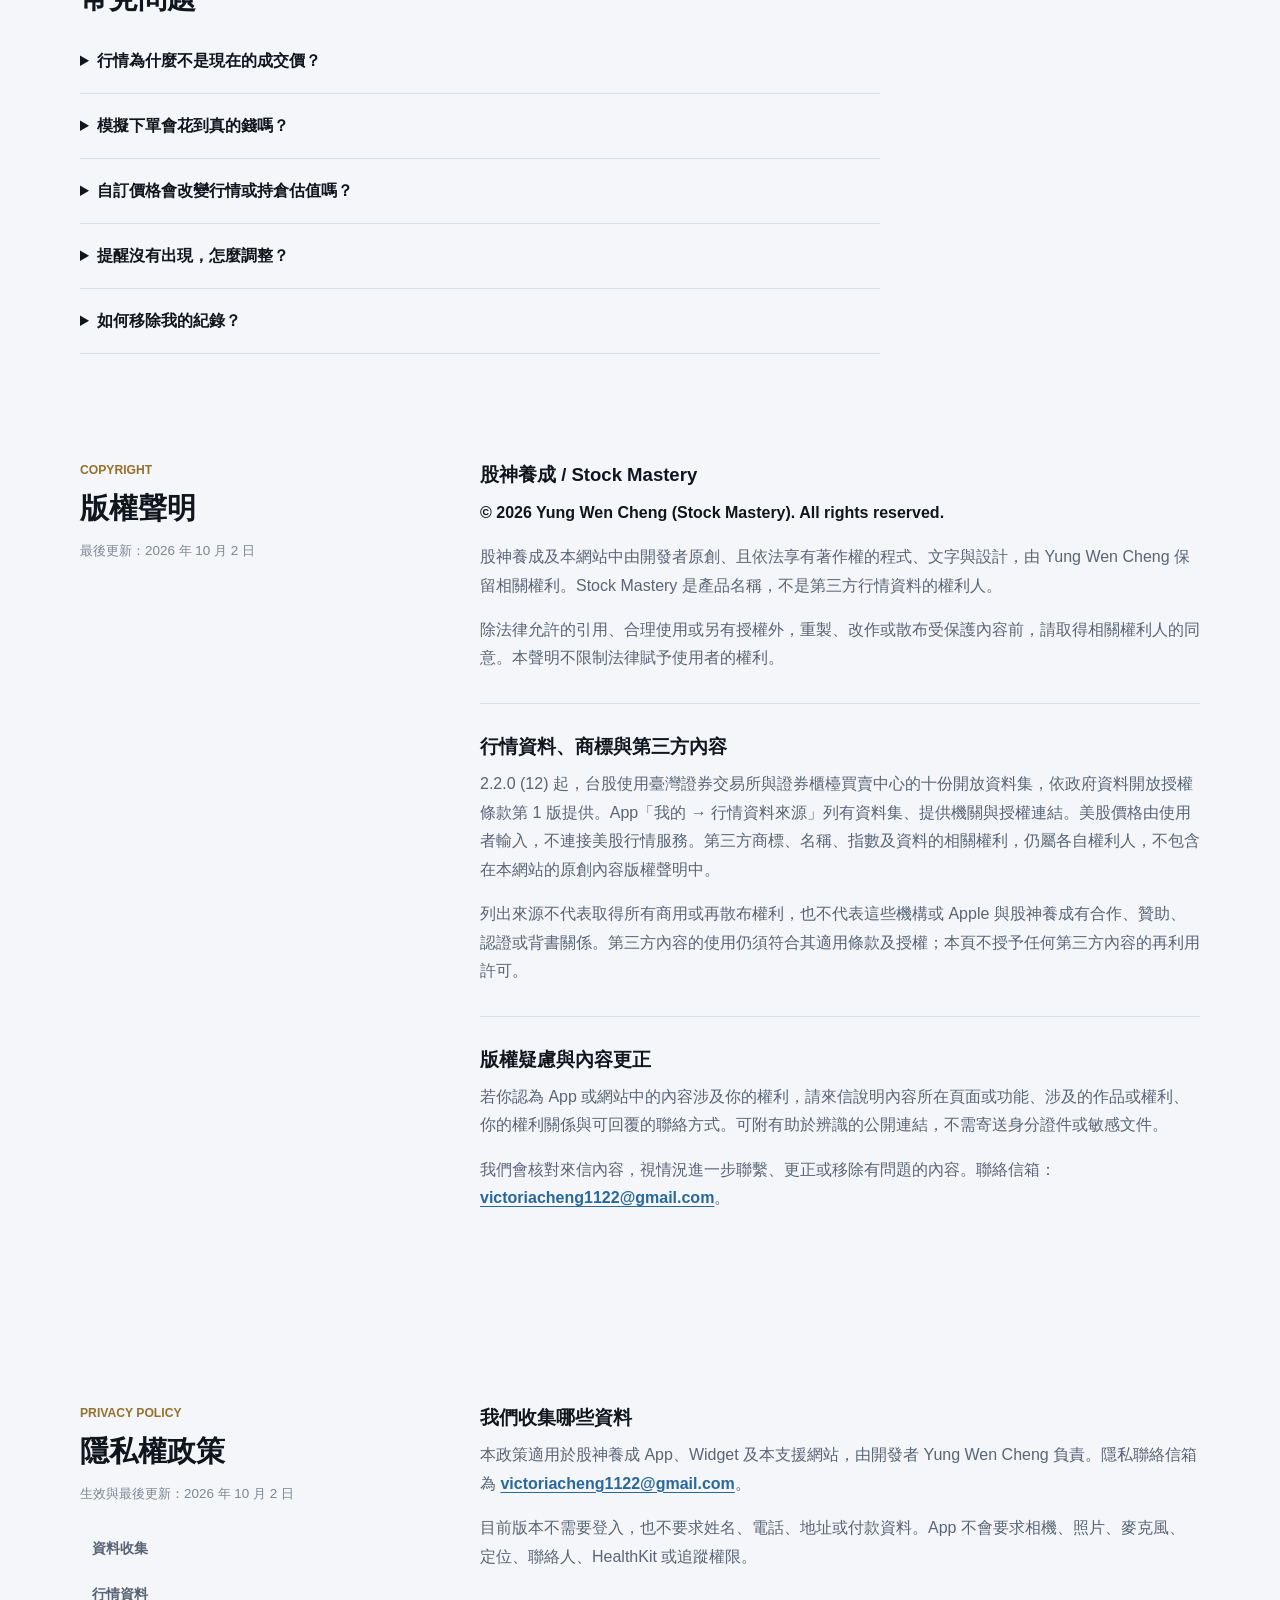
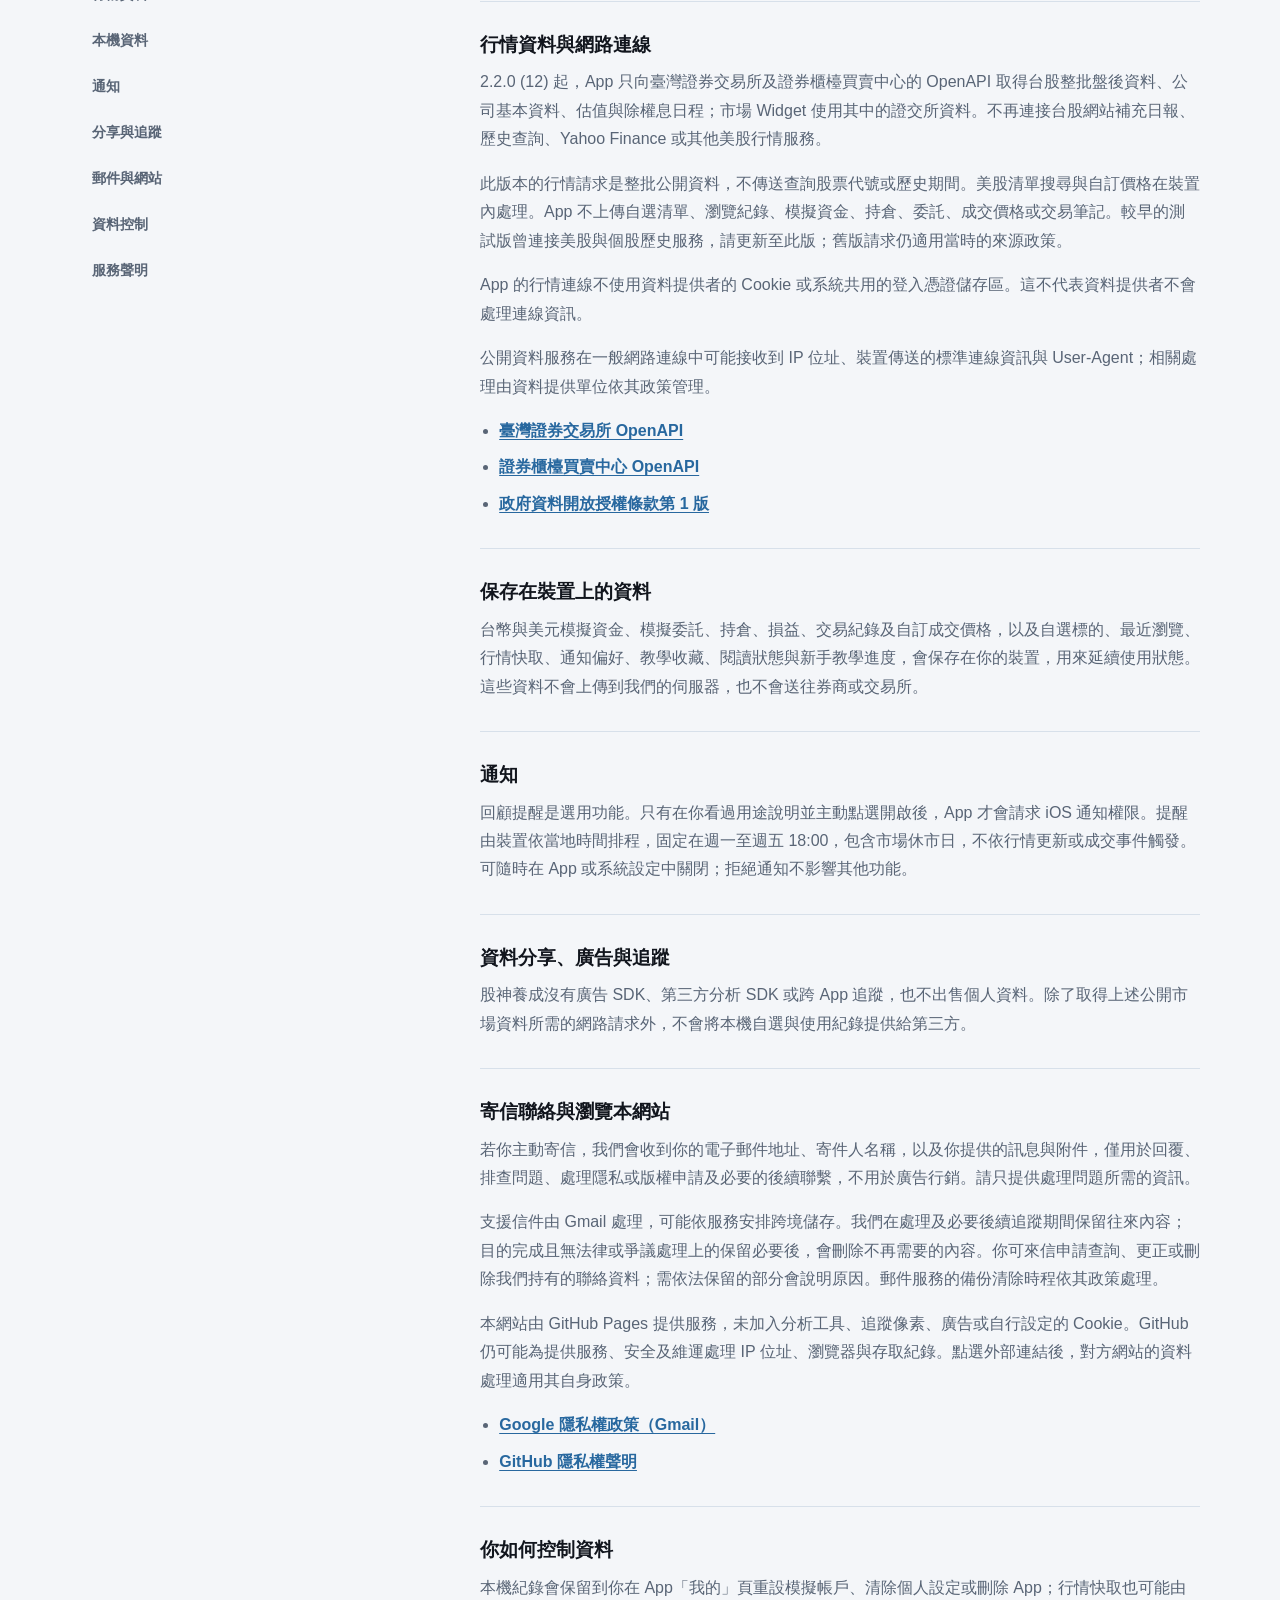
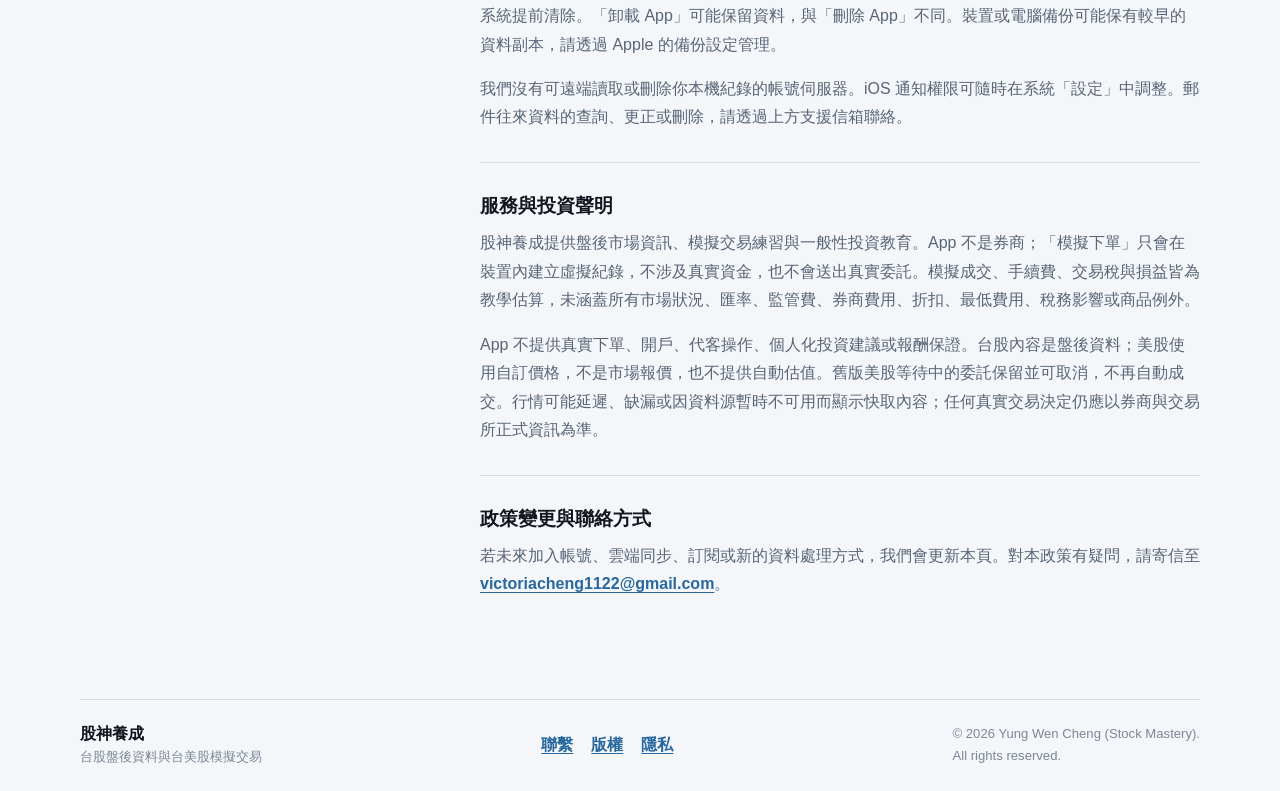
==== commit 16c52bcb: "Match website icon to the current paper trading app" ====
--- a/index.html
+++ b/index.html
@@ -10,8 +10,8 @@
   <meta name="referrer" content="no-referrer">
   <link rel="alternate" hreflang="en" href="en/">
   <link rel="alternate" hreflang="zh-Hant" href="./">
-  <link rel="icon" href="assets/app-icon.png">
-  <link rel="apple-touch-icon" href="assets/app-icon.png">
+  <link rel="icon" href="assets/app-icon.png?v=12">
+  <link rel="apple-touch-icon" href="assets/app-icon.png?v=12">
   <link rel="stylesheet" href="styles.css">
 </head>
 <body>
@@ -19,7 +19,7 @@
 
   <header class="site-header">
     <a class="brand" href="#top" aria-label="回到頁首">
-      <img src="assets/app-icon.png" alt="" width="44" height="44">
+      <img src="assets/app-icon.png?v=12" alt="" width="44" height="44">
       <span>股神養成</span>
     </a>
     <nav aria-label="主要導覽">
@@ -32,7 +32,7 @@
 
   <main id="main-content">
     <section id="top" class="intro" aria-labelledby="page-title">
-      <img class="app-icon" src="assets/app-icon.png" alt="股神養成 App icon" width="1024" height="1024">
+      <img class="app-icon" src="assets/app-icon.png?v=12" alt="股神養成 App icon" width="1024" height="1024">
       <p class="eyebrow">STOCK MASTERY / SUPPORT &amp; LEGAL</p>
       <h1 id="page-title">股神養成<br>支援與法律資訊</h1>
       <p class="lede">使用上有疑問，或想了解資料與內容的使用方式，都可以在這裡找到說明。股神養成提供台股盤後資料、金融名詞查詢與台美股虛擬資金練習。美股採自訂成交價格，不提供行情或真實交易。</p>
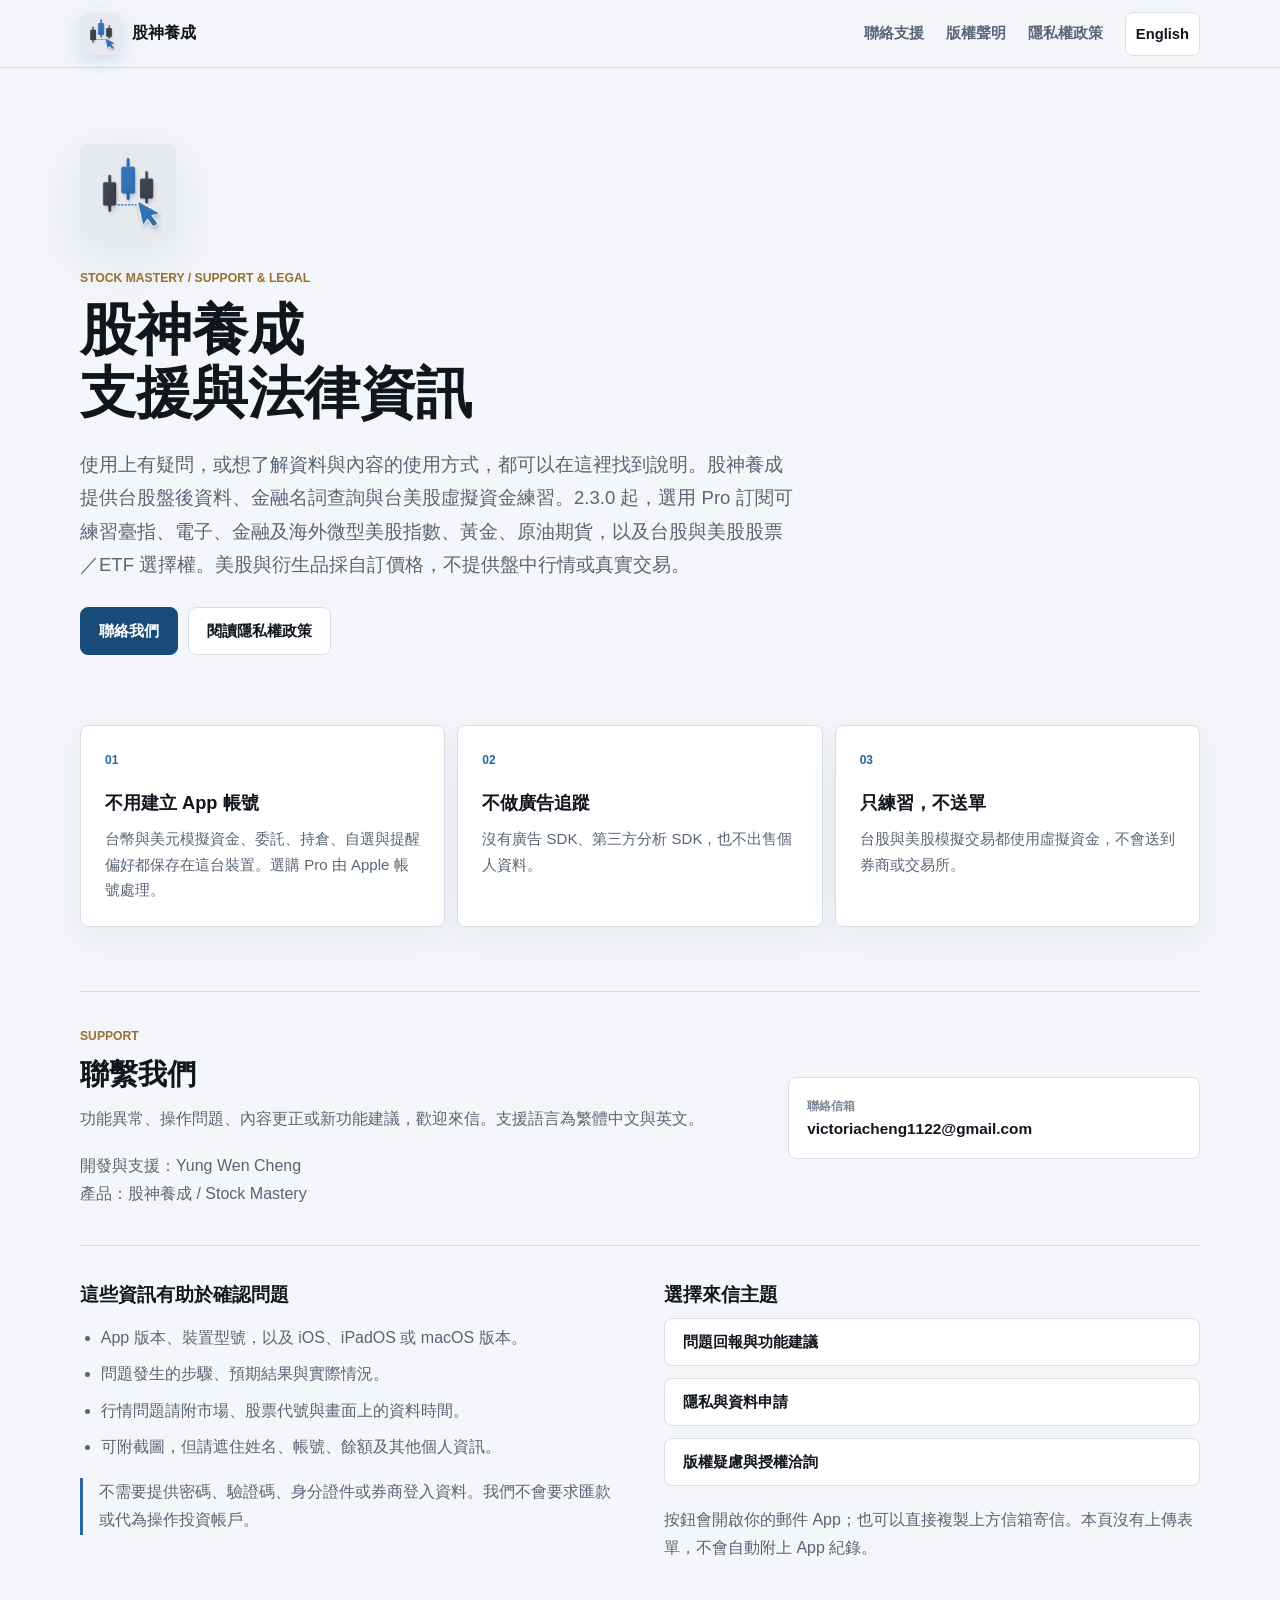
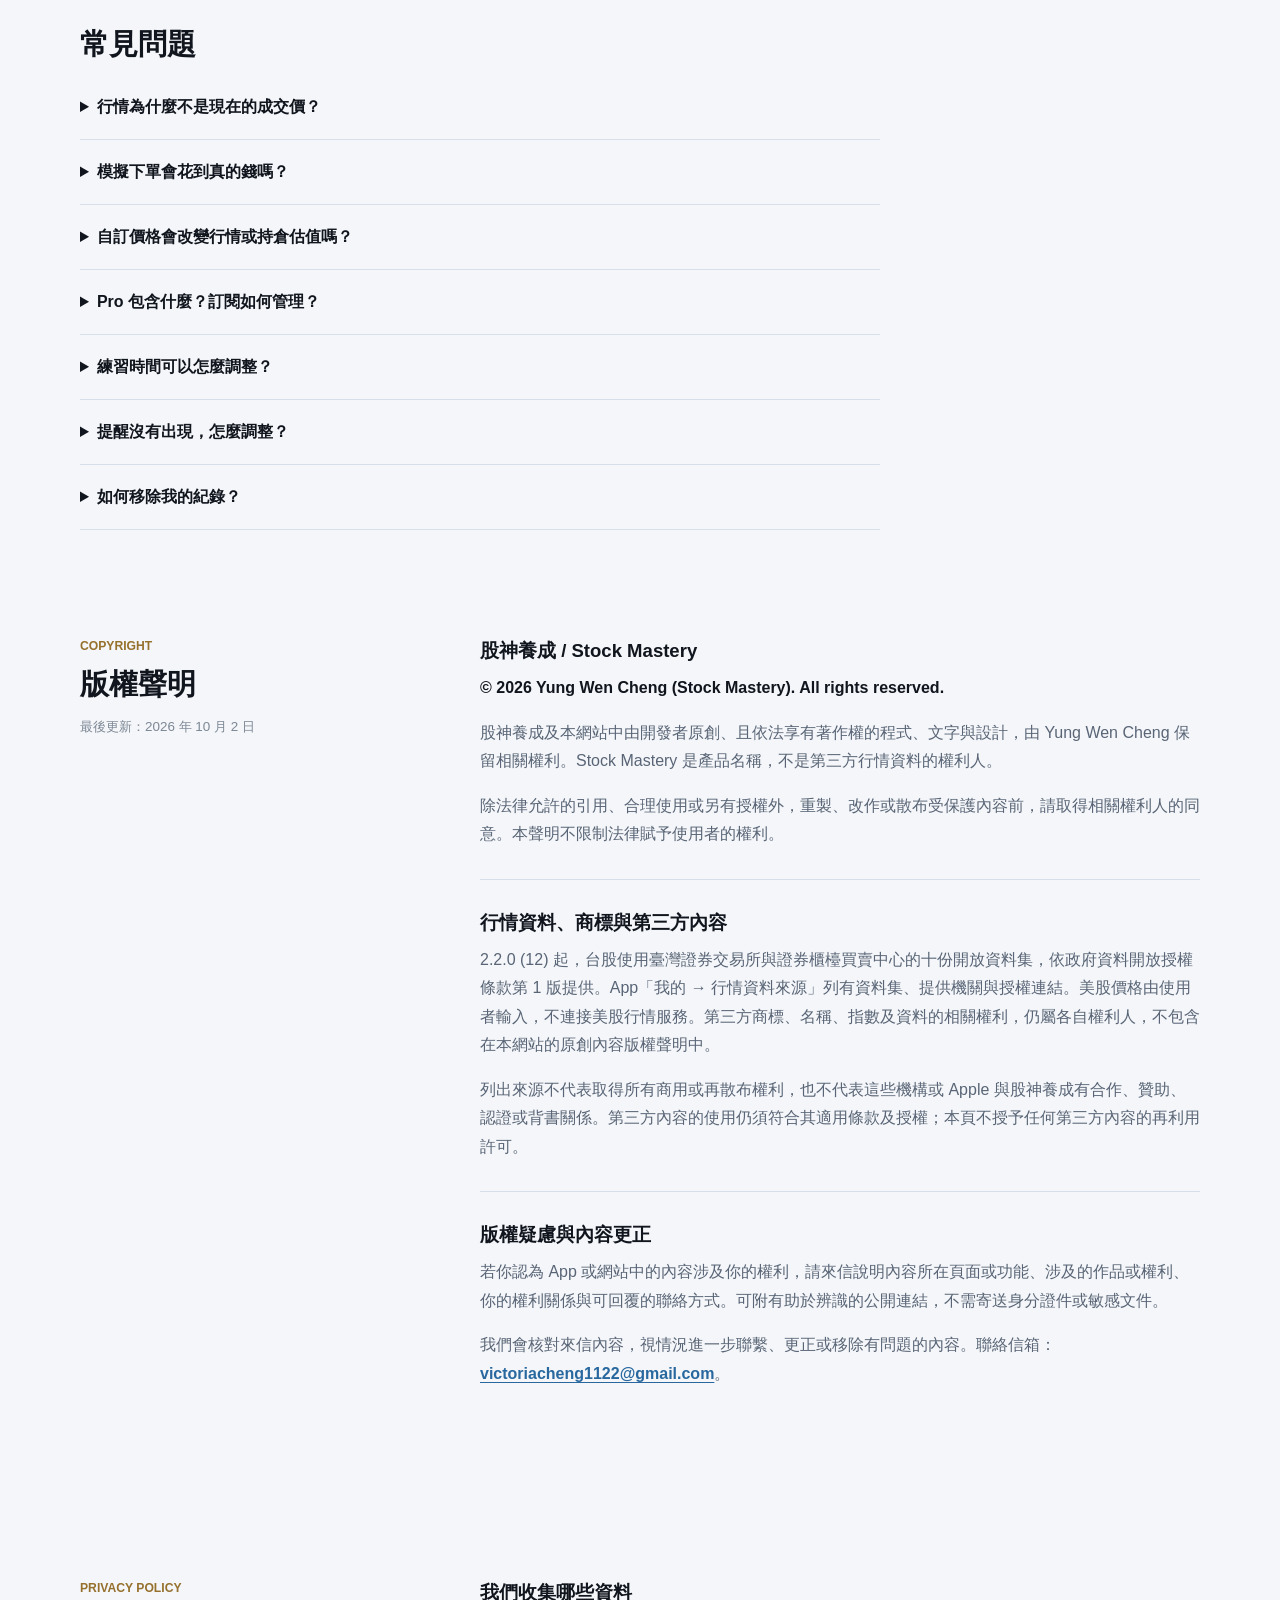
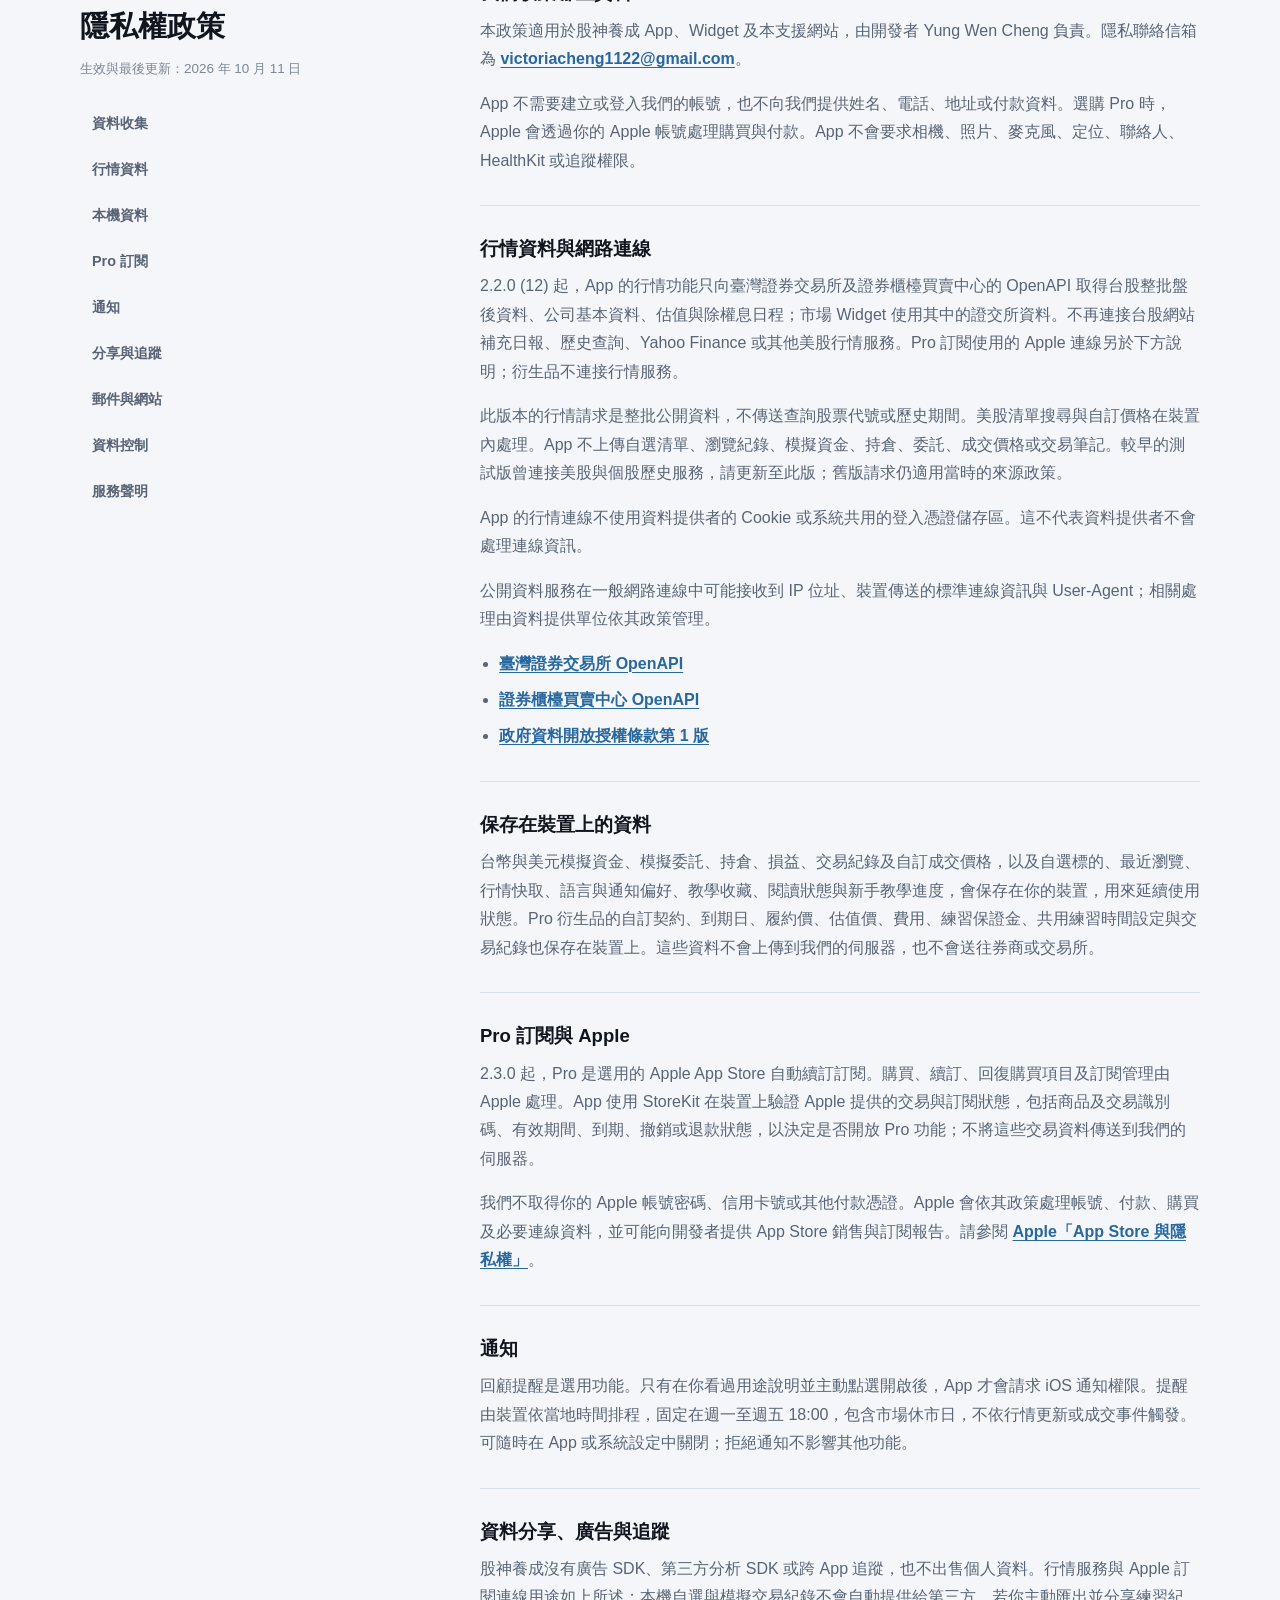
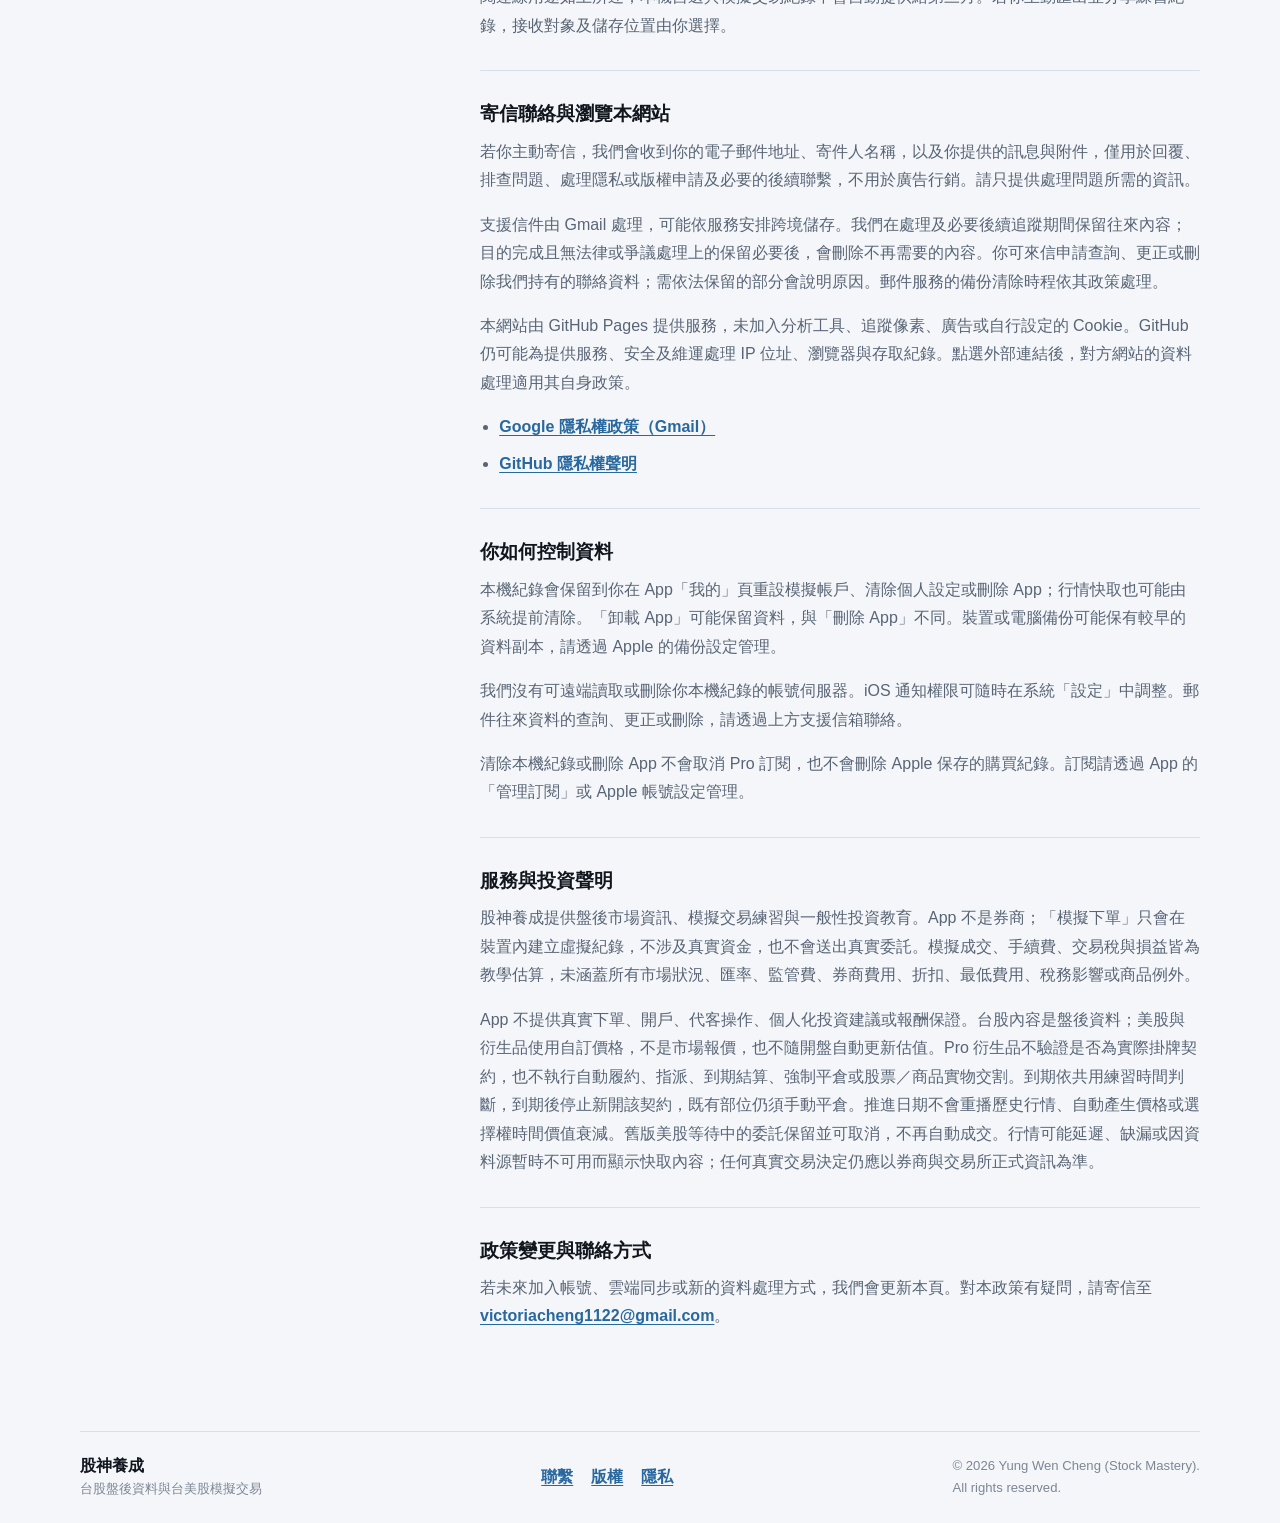
==== commit 18ee943f: "Update bilingual support and privacy for Pro derivatives practice" ====
--- a/index.html
+++ b/index.html
@@ -35,7 +35,7 @@
       <img class="app-icon" src="assets/app-icon.png?v=12" alt="股神養成 App icon" width="1024" height="1024">
       <p class="eyebrow">STOCK MASTERY / SUPPORT &amp; LEGAL</p>
       <h1 id="page-title">股神養成<br>支援與法律資訊</h1>
-      <p class="lede">使用上有疑問，或想了解資料與內容的使用方式，都可以在這裡找到說明。股神養成提供台股盤後資料、金融名詞查詢與台美股虛擬資金練習。美股採自訂成交價格，不提供行情或真實交易。</p>
+      <p class="lede">使用上有疑問，或想了解資料與內容的使用方式，都可以在這裡找到說明。股神養成提供台股盤後資料、金融名詞查詢與台美股虛擬資金練習。2.3.0 起，選用 Pro 訂閱可練習臺指、電子、金融及海外微型美股指數、黃金、原油期貨，以及台股與美股股票／ETF 選擇權。美股與衍生品採自訂價格，不提供盤中行情或真實交易。</p>
       <div class="actions">
         <a class="button primary" href="#support">聯絡我們</a>
         <a class="button secondary" href="#privacy">閱讀隱私權政策</a>
@@ -45,8 +45,8 @@
     <section class="facts" aria-label="資料處理摘要">
       <article>
         <span class="fact-mark">01</span>
-        <h2>不用建立帳號</h2>
-        <p>台幣與美元模擬資金、委託、持倉、自選與提醒偏好都保存在這台裝置。</p>
+        <h2>不用建立 App 帳號</h2>
+        <p>台幣與美元模擬資金、委託、持倉、自選與提醒偏好都保存在這台裝置。選購 Pro 由 Apple 帳號處理。</p>
       </article>
       <article>
         <span class="fact-mark">02</span>
@@ -99,15 +99,26 @@
       <h2 id="faq-title">常見問題</h2>
       <details>
         <summary>行情為什麼不是現在的成交價？</summary>
-        <p>台股使用官方開放盤後資料，休市、資料尚未發布或連線失敗時，可能顯示上一交易日或快取。請查看資料日期。自 2.2.0 (12) 起，美股僅依你輸入的價格模擬成交，不提供美股報價或台美股歷史走勢。</p>
+        <p>台股使用官方開放盤後資料，休市、資料尚未發布或連線失敗時，可能顯示上一交易日或快取。請查看資料日期。自 2.2.0 (12) 起，美股僅依你輸入的價格模擬成交，不提供美股報價或台美股歷史走勢。Pro 衍生品也使用你輸入的成交與估值價格，不會因開盤或盤中交易而自動跳價。</p>
       </details>
       <details>
         <summary>模擬下單會花到真的錢嗎？</summary>
-        <p>不會。資金、委託、持倉與損益都是裝置內的虛擬紀錄，不會送到券商，也不能提領或兌換。模擬結果不代表真實市場一定能成交。</p>
+        <p>模擬下單不會。資金、委託、持倉與損益都是裝置內的虛擬紀錄，不會送到券商，也不能提領或兌換。模擬結果不代表真實市場一定能成交。若你另外確認購買 Pro 訂閱，Apple 會依購買畫面所示價格收取真實訂閱費。</p>
       </details>
       <details>
         <summary>自訂價格會改變行情或持倉估值嗎？</summary>
-        <p>不會。自訂價格只用於這筆模擬成交，紀錄會標示為使用者輸入且未經驗證。台股持倉仍依盤後資料估值；美股顯示持倉成本，不提供目前市值或未實現損益。賣出後依成交價格計算已實現損益。所有操作都不會扣除真實款項。</p>
+        <p>股票的自訂價格只用於這筆模擬成交，紀錄會標示為使用者輸入且未經驗證。台股持倉仍依盤後資料估值；美股股票顯示持倉成本，不提供目前市值或未實現損益。賣出後依成交價格計算已實現損益。Pro 衍生品的估值價格可由你手動更新，會改變練習帳戶的未實現損益與權益，但不代表市場報價。這些模擬操作不會扣除真實款項。</p>
+      </details>
+      <details>
+        <summary>Pro 包含什麼？訂閱如何管理？</summary>
+        <p>2.3.0 起，Pro 可開立或加碼臺指 TX、小型臺指 MTX、微型臺指 TMF、電子 TE、金融 TF，以及微型 S&amp;P 500 MES、Nasdaq-100 MNQ、黃金 MGC、WTI 原油 MCL 期貨的模擬部位，也包含臺指選擇權 TXO 及標準美股股票／ETF 選擇權。到期日、履約價、成交價、估值價、費用及練習保證金由你輸入；不提供掛牌契約鏈、即時行情、自動履約／指派、結算、強制平倉或股票／商品實物交割。</p>
+        <p>Pro 提供月繳與年繳自動續訂方案，實際售價與期間以 App 及 Apple 購買確認畫面為準。在「我的 → 股神養成 Pro」可恢復購買或管理訂閱。除非在目前週期結束前取消，訂閱會自動續訂。也可從 Apple 帳號的訂閱設定取消；刪除 App 或重設模擬資料不會取消訂閱。</p>
+        <p>訂閱失效後不能開立或加碼 Pro 部位，仍可查看、更新估值、平倉、匯出或重設既有練習紀錄。使用條款適用 <a href="https://www.apple.com/legal/internet-services/itunes/dev/stdeula/" rel="noreferrer">Apple 標準 EULA</a>。</p>
+      </details>
+      <details>
+        <summary>練習時間可以怎麼調整？</summary>
+        <p>台幣與美元衍生品帳戶共用練習時間，可跟隨現實時間，或設定自訂情境日期再按「前進一天」。有成交後不能倒退時間；若要練習較早日期，請先匯出紀錄並重設衍生品帳戶。</p>
+        <p>推進日期只改變到期判斷，不會重播歷史行情、產生或預測價格，也不會自動改變資金或選擇權時間價值。契約是否到期依練習時間判斷，到期後停止新開該契約，既有部位仍須手動平倉。</p>
       </details>
       <details>
         <summary>提醒沒有出現，怎麼調整？</summary>
@@ -115,7 +126,7 @@
       </details>
       <details>
         <summary>如何移除我的紀錄？</summary>
-        <p>可在「我的」重設模擬帳戶，或使用「清除個人設定」。清除會移除本機自選、瀏覽、學習與模擬紀錄，請留意 App 的確認訊息。沒有登入帳號，也沒有帳號刪除程序。郵件往來的刪除請求請寄至支援信箱。</p>
+        <p>可在「我的」重設模擬帳戶，或使用「清除個人設定」；衍生品頁面也提供匯出與重設。清除會移除本機自選、瀏覽、學習與模擬紀錄，請留意 App 的確認訊息。沒有 App 登入帳號，也沒有 App 帳號刪除程序。重設或刪除 App 不會取消 Apple 訂閱。郵件往來的刪除請求請寄至支援信箱。</p>
       </details>
     </section>
 
@@ -149,11 +160,12 @@
       <aside>
         <p class="eyebrow">PRIVACY POLICY</p>
         <h2 id="privacy-title">隱私權政策</h2>
-        <p class="updated">生效與最後更新：2026 年 10 月 2 日</p>
+        <p class="updated">生效與最後更新：2026 年 10 月 11 日</p>
         <nav class="toc" aria-label="隱私權政策目錄">
           <a href="#collection">資料收集</a>
           <a href="#market-data">行情資料</a>
           <a href="#local-data">本機資料</a>
+          <a href="#subscriptions">Pro 訂閱</a>
           <a href="#notifications">通知</a>
           <a href="#sharing">分享與追蹤</a>
           <a href="#support-data">郵件與網站</a>
@@ -166,12 +178,12 @@
         <section id="collection">
           <h3>我們收集哪些資料</h3>
           <p>本政策適用於股神養成 App、Widget 及本支援網站，由開發者 Yung Wen Cheng 負責。隱私聯絡信箱為 <a href="mailto:victoriacheng1122@gmail.com">victoriacheng1122@gmail.com</a>。</p>
-          <p>目前版本不需要登入，也不要求姓名、電話、地址或付款資料。App 不會要求相機、照片、麥克風、定位、聯絡人、HealthKit 或追蹤權限。</p>
+          <p>App 不需要建立或登入我們的帳號，也不向我們提供姓名、電話、地址或付款資料。選購 Pro 時，Apple 會透過你的 Apple 帳號處理購買與付款。App 不會要求相機、照片、麥克風、定位、聯絡人、HealthKit 或追蹤權限。</p>
         </section>
 
         <section id="market-data">
           <h3>行情資料與網路連線</h3>
-          <p>2.2.0 (12) 起，App 只向臺灣證券交易所及證券櫃檯買賣中心的 OpenAPI 取得台股整批盤後資料、公司基本資料、估值與除權息日程；市場 Widget 使用其中的證交所資料。不再連接台股網站補充日報、歷史查詢、Yahoo Finance 或其他美股行情服務。</p>
+          <p>2.2.0 (12) 起，App 的行情功能只向臺灣證券交易所及證券櫃檯買賣中心的 OpenAPI 取得台股整批盤後資料、公司基本資料、估值與除權息日程；市場 Widget 使用其中的證交所資料。不再連接台股網站補充日報、歷史查詢、Yahoo Finance 或其他美股行情服務。Pro 訂閱使用的 Apple 連線另於下方說明；衍生品不連接行情服務。</p>
           <p>此版本的行情請求是整批公開資料，不傳送查詢股票代號或歷史期間。美股清單搜尋與自訂價格在裝置內處理。App 不上傳自選清單、瀏覽紀錄、模擬資金、持倉、委託、成交價格或交易筆記。較早的測試版曾連接美股與個股歷史服務，請更新至此版；舊版請求仍適用當時的來源政策。</p>
           <p>App 的行情連線不使用資料提供者的 Cookie 或系統共用的登入憑證儲存區。這不代表資料提供者不會處理連線資訊。</p>
           <p>公開資料服務在一般網路連線中可能接收到 IP 位址、裝置傳送的標準連線資訊與 User-Agent；相關處理由資料提供單位依其政策管理。</p>
@@ -184,7 +196,13 @@
 
         <section id="local-data">
           <h3>保存在裝置上的資料</h3>
-          <p>台幣與美元模擬資金、模擬委託、持倉、損益、交易紀錄及自訂成交價格，以及自選標的、最近瀏覽、行情快取、通知偏好、教學收藏、閱讀狀態與新手教學進度，會保存在你的裝置，用來延續使用狀態。這些資料不會上傳到我們的伺服器，也不會送往券商或交易所。</p>
+          <p>台幣與美元模擬資金、模擬委託、持倉、損益、交易紀錄及自訂成交價格，以及自選標的、最近瀏覽、行情快取、語言與通知偏好、教學收藏、閱讀狀態與新手教學進度，會保存在你的裝置，用來延續使用狀態。Pro 衍生品的自訂契約、到期日、履約價、估值價、費用、練習保證金、共用練習時間設定與交易紀錄也保存在裝置上。這些資料不會上傳到我們的伺服器，也不會送往券商或交易所。</p>
+        </section>
+
+        <section id="subscriptions">
+          <h3>Pro 訂閱與 Apple</h3>
+          <p>2.3.0 起，Pro 是選用的 Apple App Store 自動續訂訂閱。購買、續訂、回復購買項目及訂閱管理由 Apple 處理。App 使用 StoreKit 在裝置上驗證 Apple 提供的交易與訂閱狀態，包括商品及交易識別碼、有效期間、到期、撤銷或退款狀態，以決定是否開放 Pro 功能；不將這些交易資料傳送到我們的伺服器。</p>
+          <p>我們不取得你的 Apple 帳號密碼、信用卡號或其他付款憑證。Apple 會依其政策處理帳號、付款、購買及必要連線資料，並可能向開發者提供 App Store 銷售與訂閱報告。請參閱 <a href="https://www.apple.com/legal/privacy/data/en/app-store/" rel="noreferrer">Apple「App Store 與隱私權」</a>。</p>
         </section>
 
         <section id="notifications">
@@ -194,7 +212,7 @@
 
         <section id="sharing">
           <h3>資料分享、廣告與追蹤</h3>
-          <p>股神養成沒有廣告 SDK、第三方分析 SDK 或跨 App 追蹤，也不出售個人資料。除了取得上述公開市場資料所需的網路請求外，不會將本機自選與使用紀錄提供給第三方。</p>
+          <p>股神養成沒有廣告 SDK、第三方分析 SDK 或跨 App 追蹤，也不出售個人資料。行情服務與 Apple 訂閱連線用途如上所述；本機自選與模擬交易紀錄不會自動提供給第三方。若你主動匯出並分享練習紀錄，接收對象及儲存位置由你選擇。</p>
         </section>
 
         <section id="support-data">
@@ -212,17 +230,18 @@
           <h3>你如何控制資料</h3>
           <p>本機紀錄會保留到你在 App「我的」頁重設模擬帳戶、清除個人設定或刪除 App；行情快取也可能由系統提前清除。「卸載 App」可能保留資料，與「刪除 App」不同。裝置或電腦備份可能保有較早的資料副本，請透過 Apple 的備份設定管理。</p>
           <p>我們沒有可遠端讀取或刪除你本機紀錄的帳號伺服器。iOS 通知權限可隨時在系統「設定」中調整。郵件往來資料的查詢、更正或刪除，請透過上方支援信箱聯絡。</p>
+          <p>清除本機紀錄或刪除 App 不會取消 Pro 訂閱，也不會刪除 Apple 保存的購買紀錄。訂閱請透過 App 的「管理訂閱」或 Apple 帳號設定管理。</p>
         </section>
 
         <section id="disclaimer">
           <h3>服務與投資聲明</h3>
           <p>股神養成提供盤後市場資訊、模擬交易練習與一般性投資教育。App 不是券商；「模擬下單」只會在裝置內建立虛擬紀錄，不涉及真實資金，也不會送出真實委託。模擬成交、手續費、交易稅與損益皆為教學估算，未涵蓋所有市場狀況、匯率、監管費、券商費用、折扣、最低費用、稅務影響或商品例外。</p>
-          <p>App 不提供真實下單、開戶、代客操作、個人化投資建議或報酬保證。台股內容是盤後資料；美股使用自訂價格，不是市場報價，也不提供自動估值。舊版美股等待中的委託保留並可取消，不再自動成交。行情可能延遲、缺漏或因資料源暫時不可用而顯示快取內容；任何真實交易決定仍應以券商與交易所正式資訊為準。</p>
+          <p>App 不提供真實下單、開戶、代客操作、個人化投資建議或報酬保證。台股內容是盤後資料；美股與衍生品使用自訂價格，不是市場報價，也不隨開盤自動更新估值。Pro 衍生品不驗證是否為實際掛牌契約，也不執行自動履約、指派、到期結算、強制平倉或股票／商品實物交割。到期依共用練習時間判斷，到期後停止新開該契約，既有部位仍須手動平倉。推進日期不會重播歷史行情、自動產生價格或選擇權時間價值衰減。舊版美股等待中的委託保留並可取消，不再自動成交。行情可能延遲、缺漏或因資料源暫時不可用而顯示快取內容；任何真實交易決定仍應以券商與交易所正式資訊為準。</p>
         </section>
 
         <section>
           <h3>政策變更與聯絡方式</h3>
-          <p>若未來加入帳號、雲端同步、訂閱或新的資料處理方式，我們會更新本頁。對本政策有疑問，請寄信至 <a href="mailto:victoriacheng1122@gmail.com">victoriacheng1122@gmail.com</a>。</p>
+          <p>若未來加入帳號、雲端同步或新的資料處理方式，我們會更新本頁。對本政策有疑問，請寄信至 <a href="mailto:victoriacheng1122@gmail.com">victoriacheng1122@gmail.com</a>。</p>
         </section>
       </article>
     </section>
